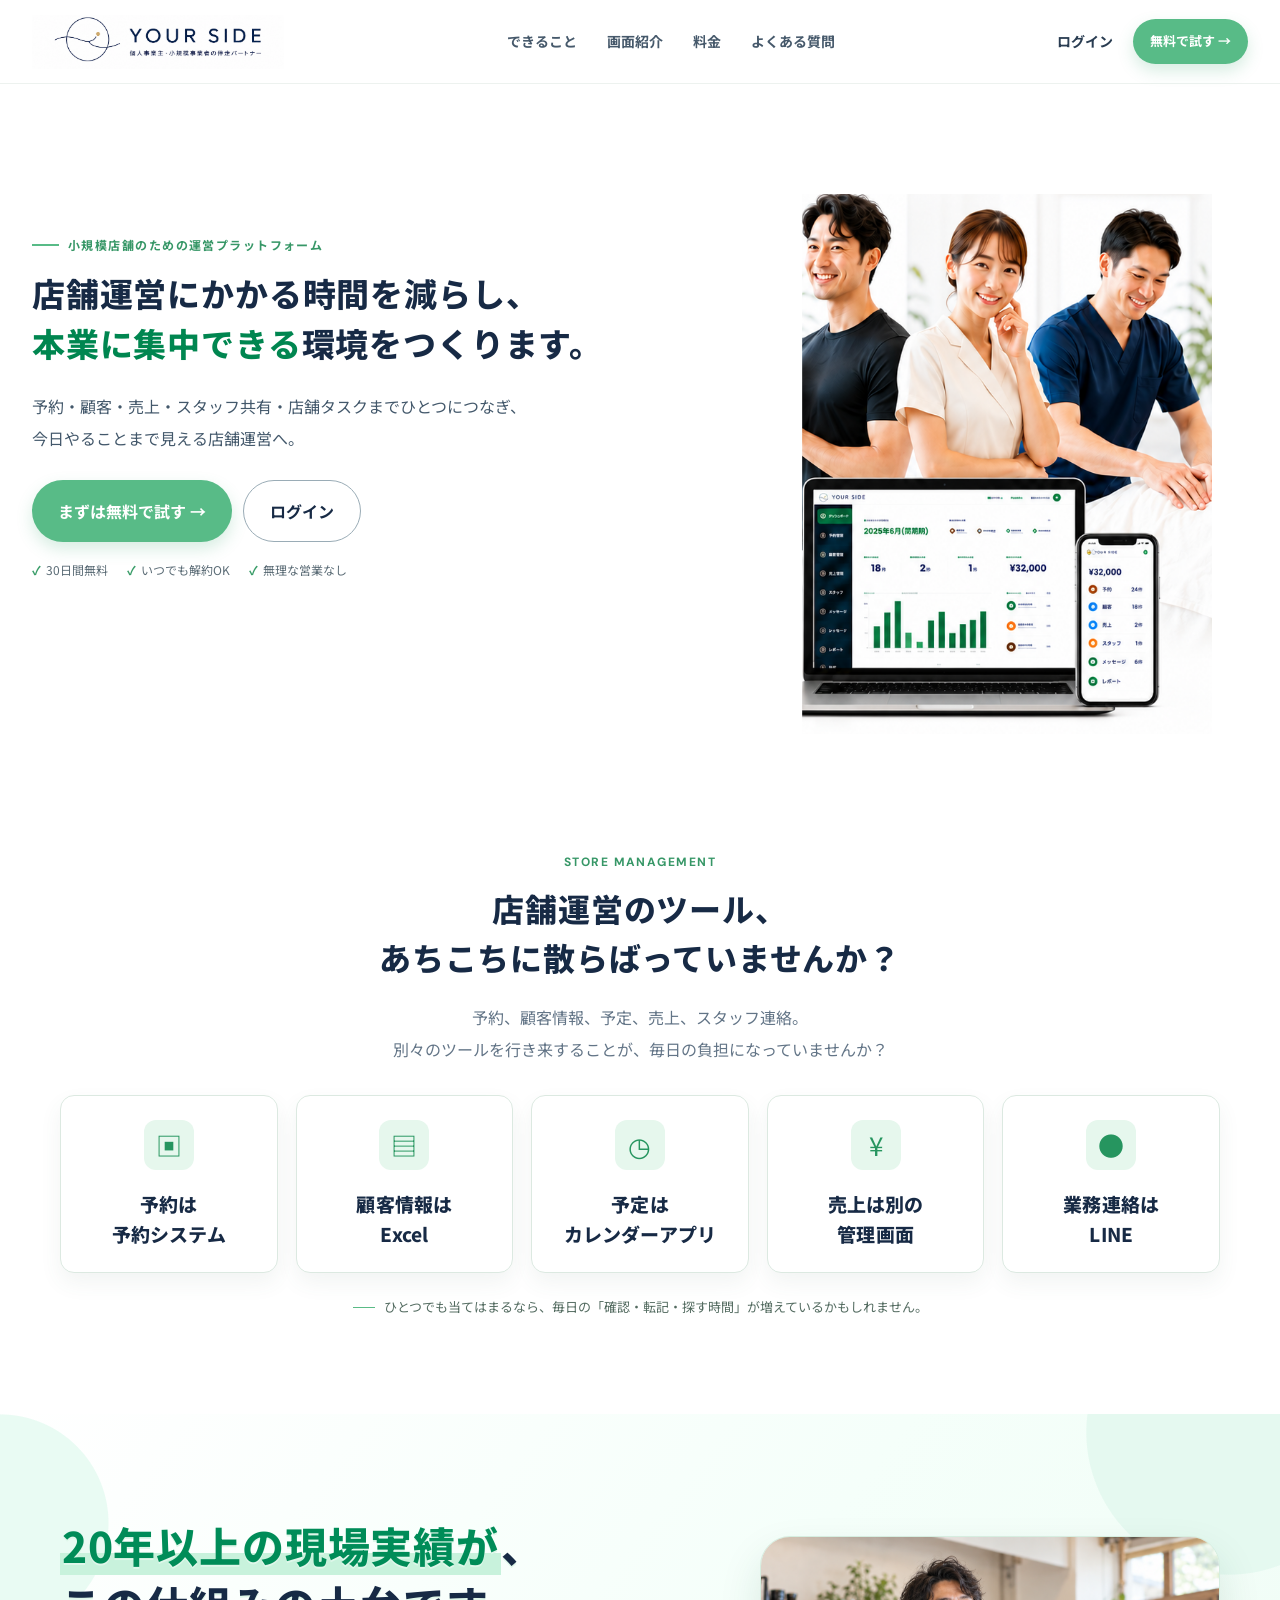
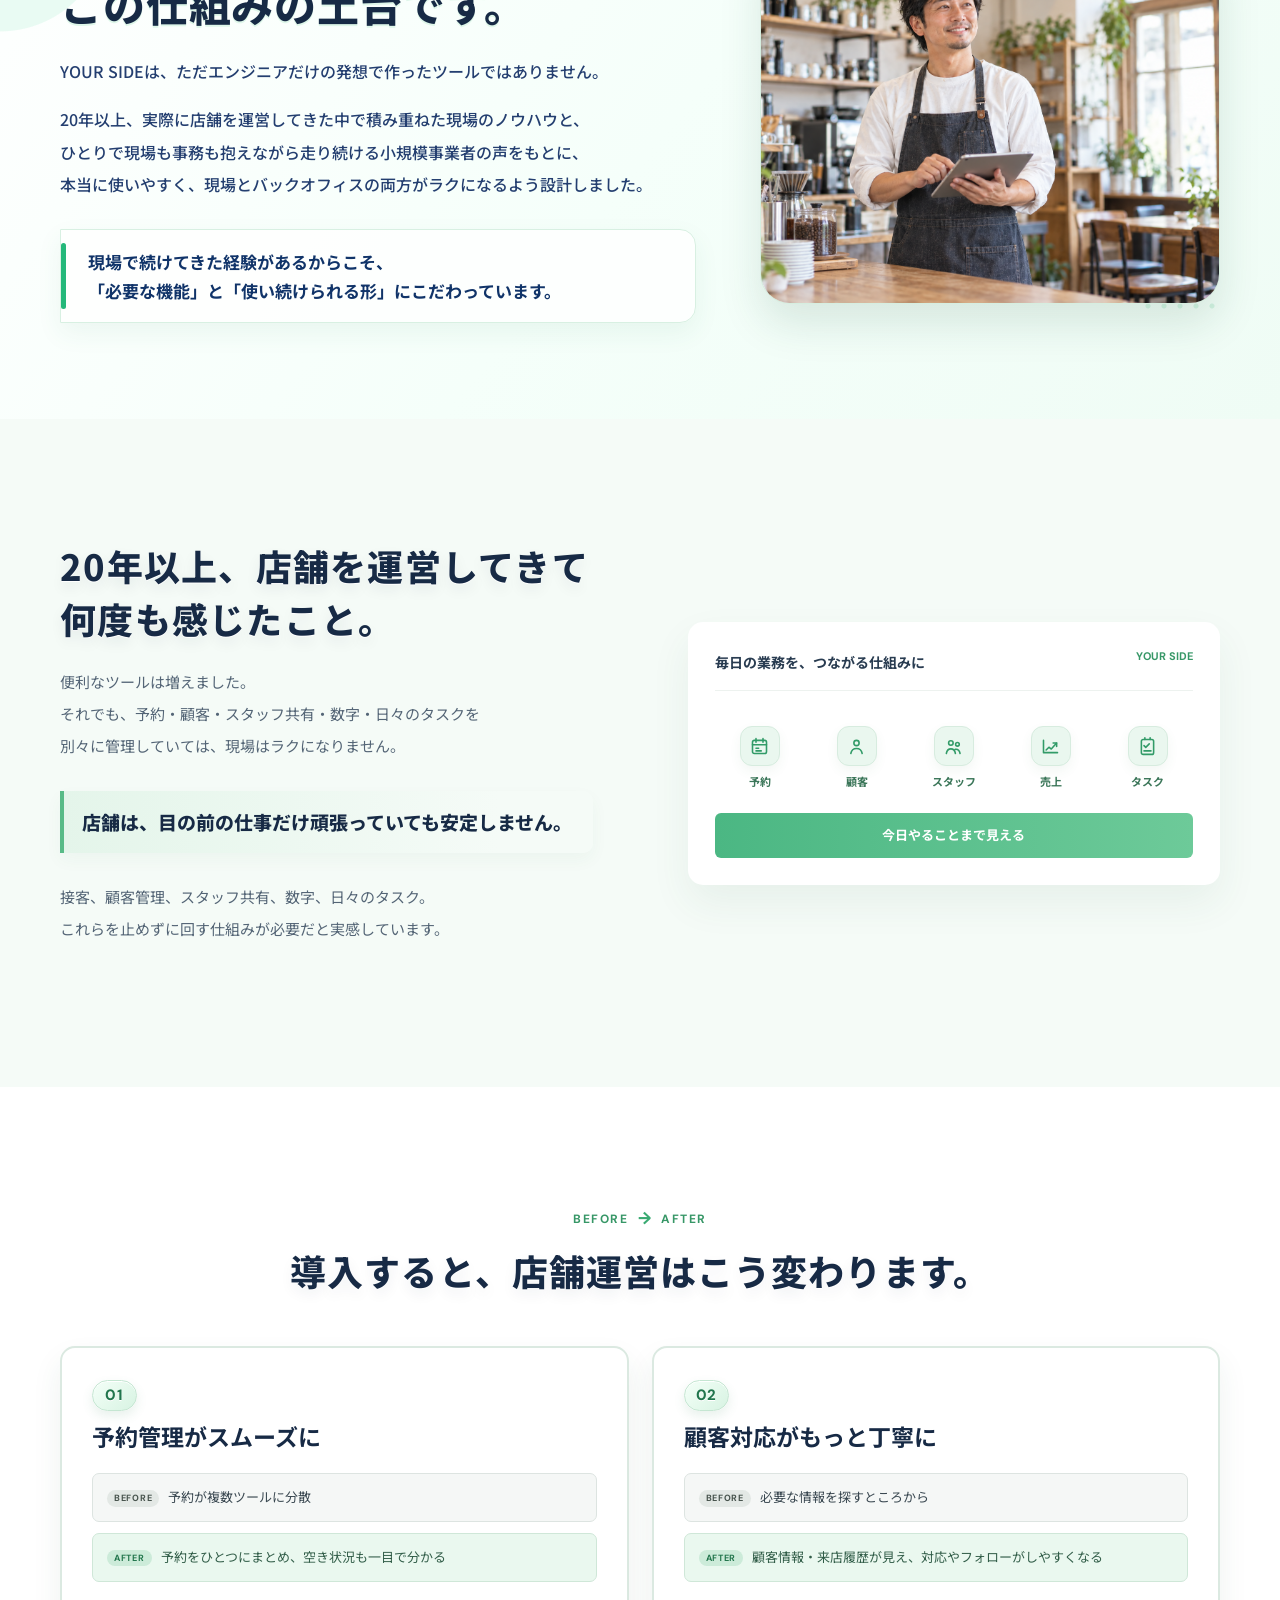
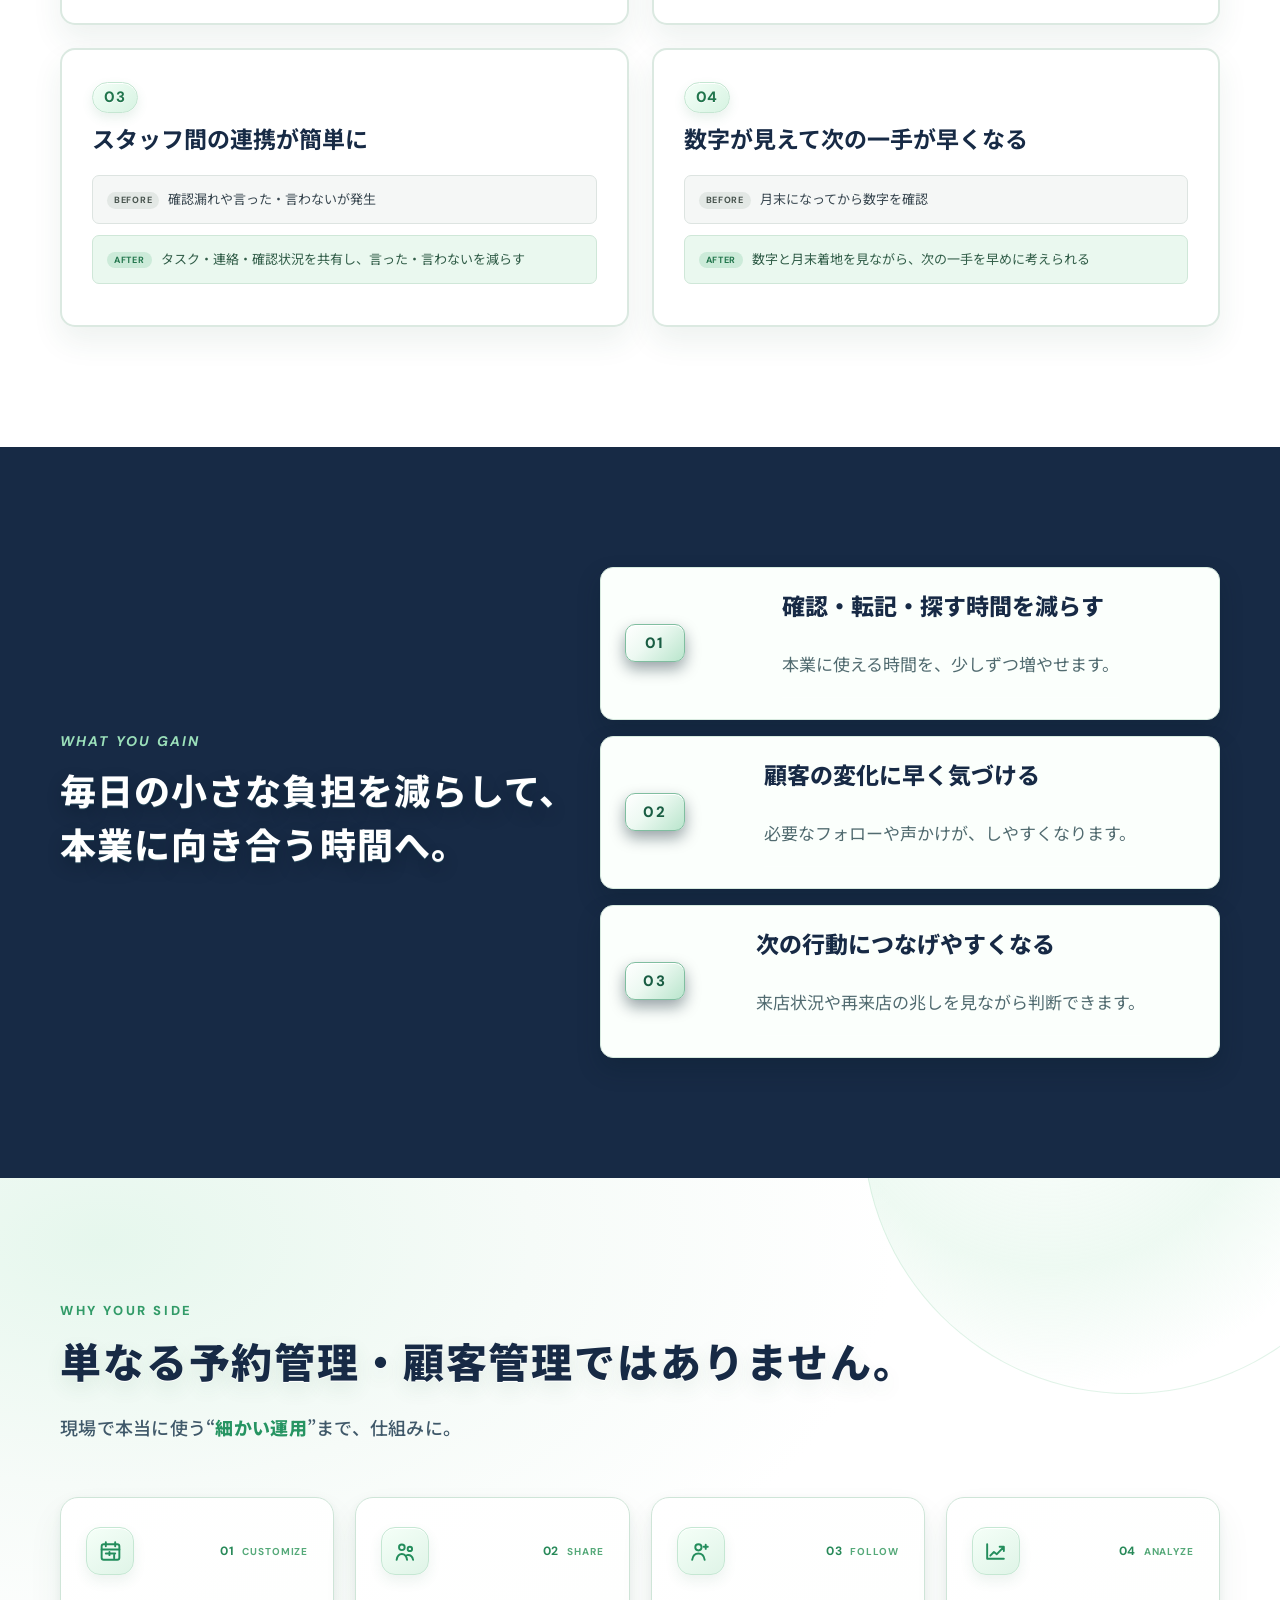
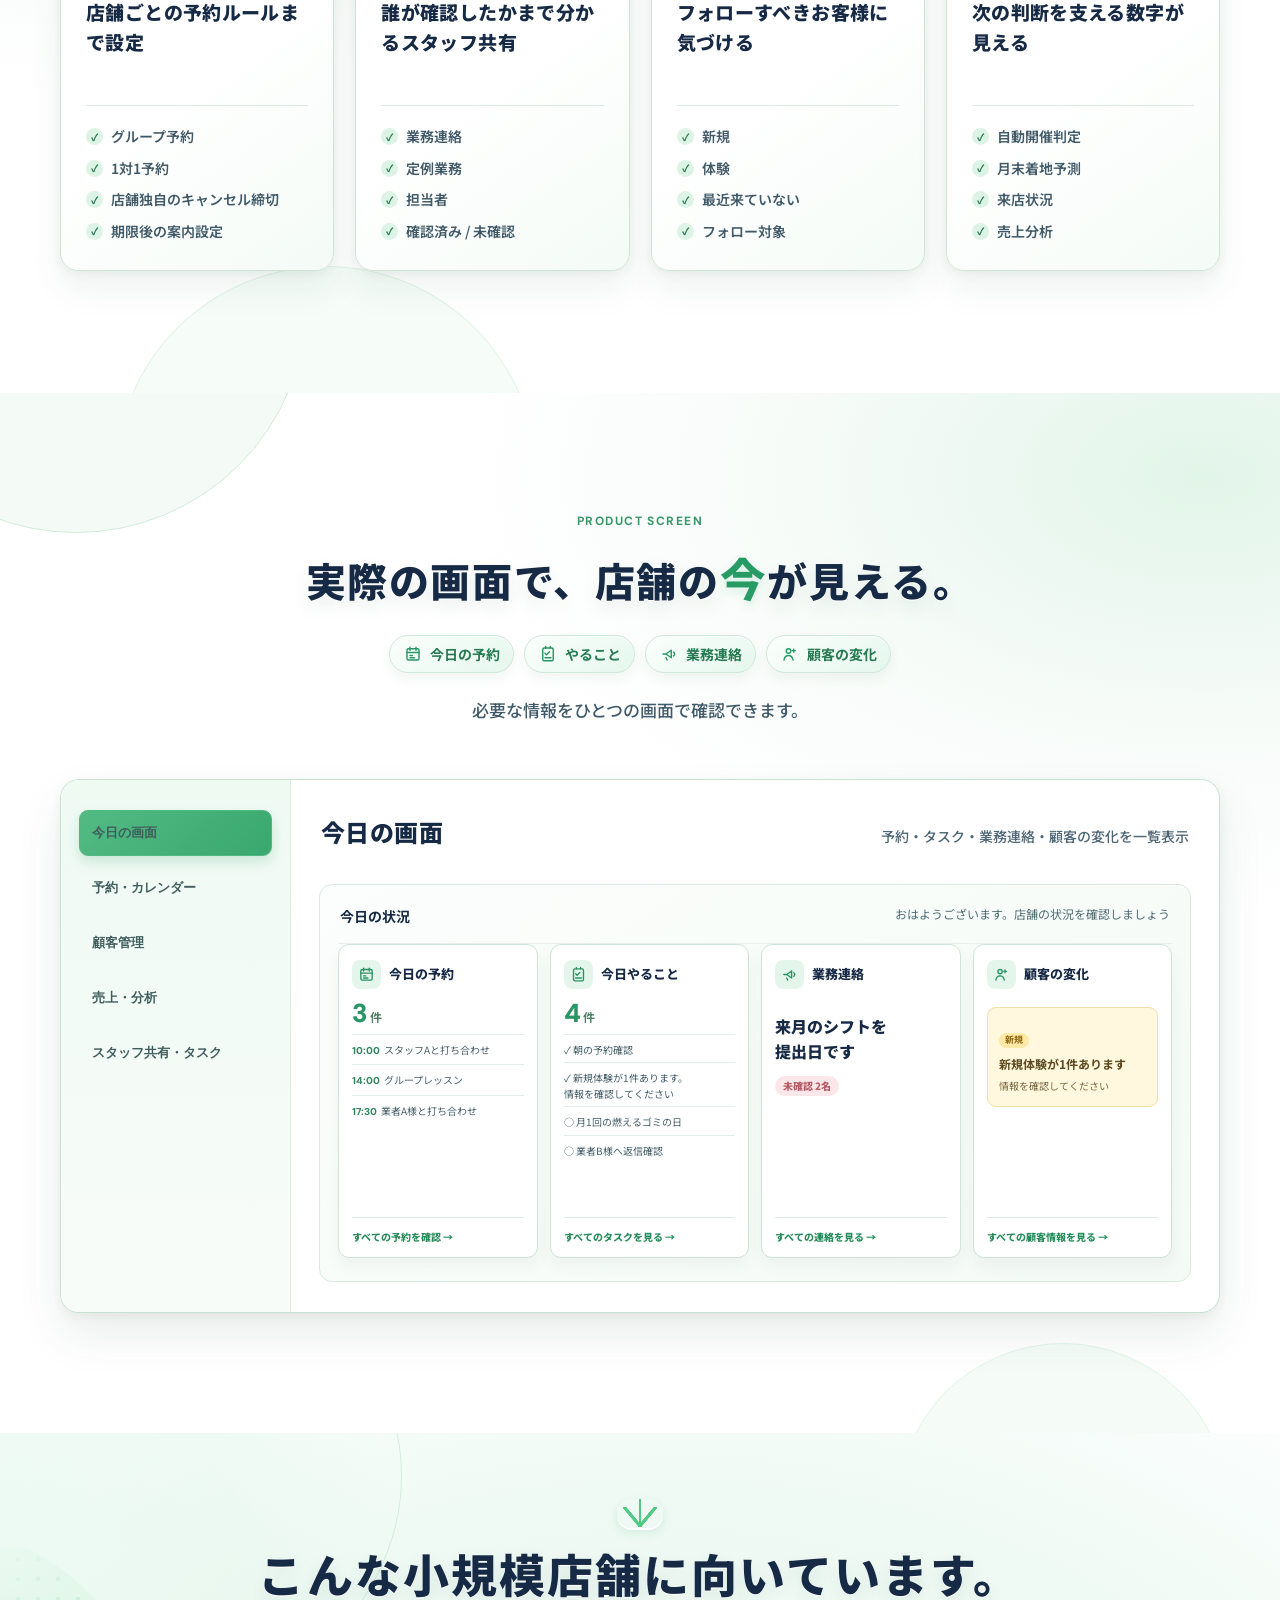
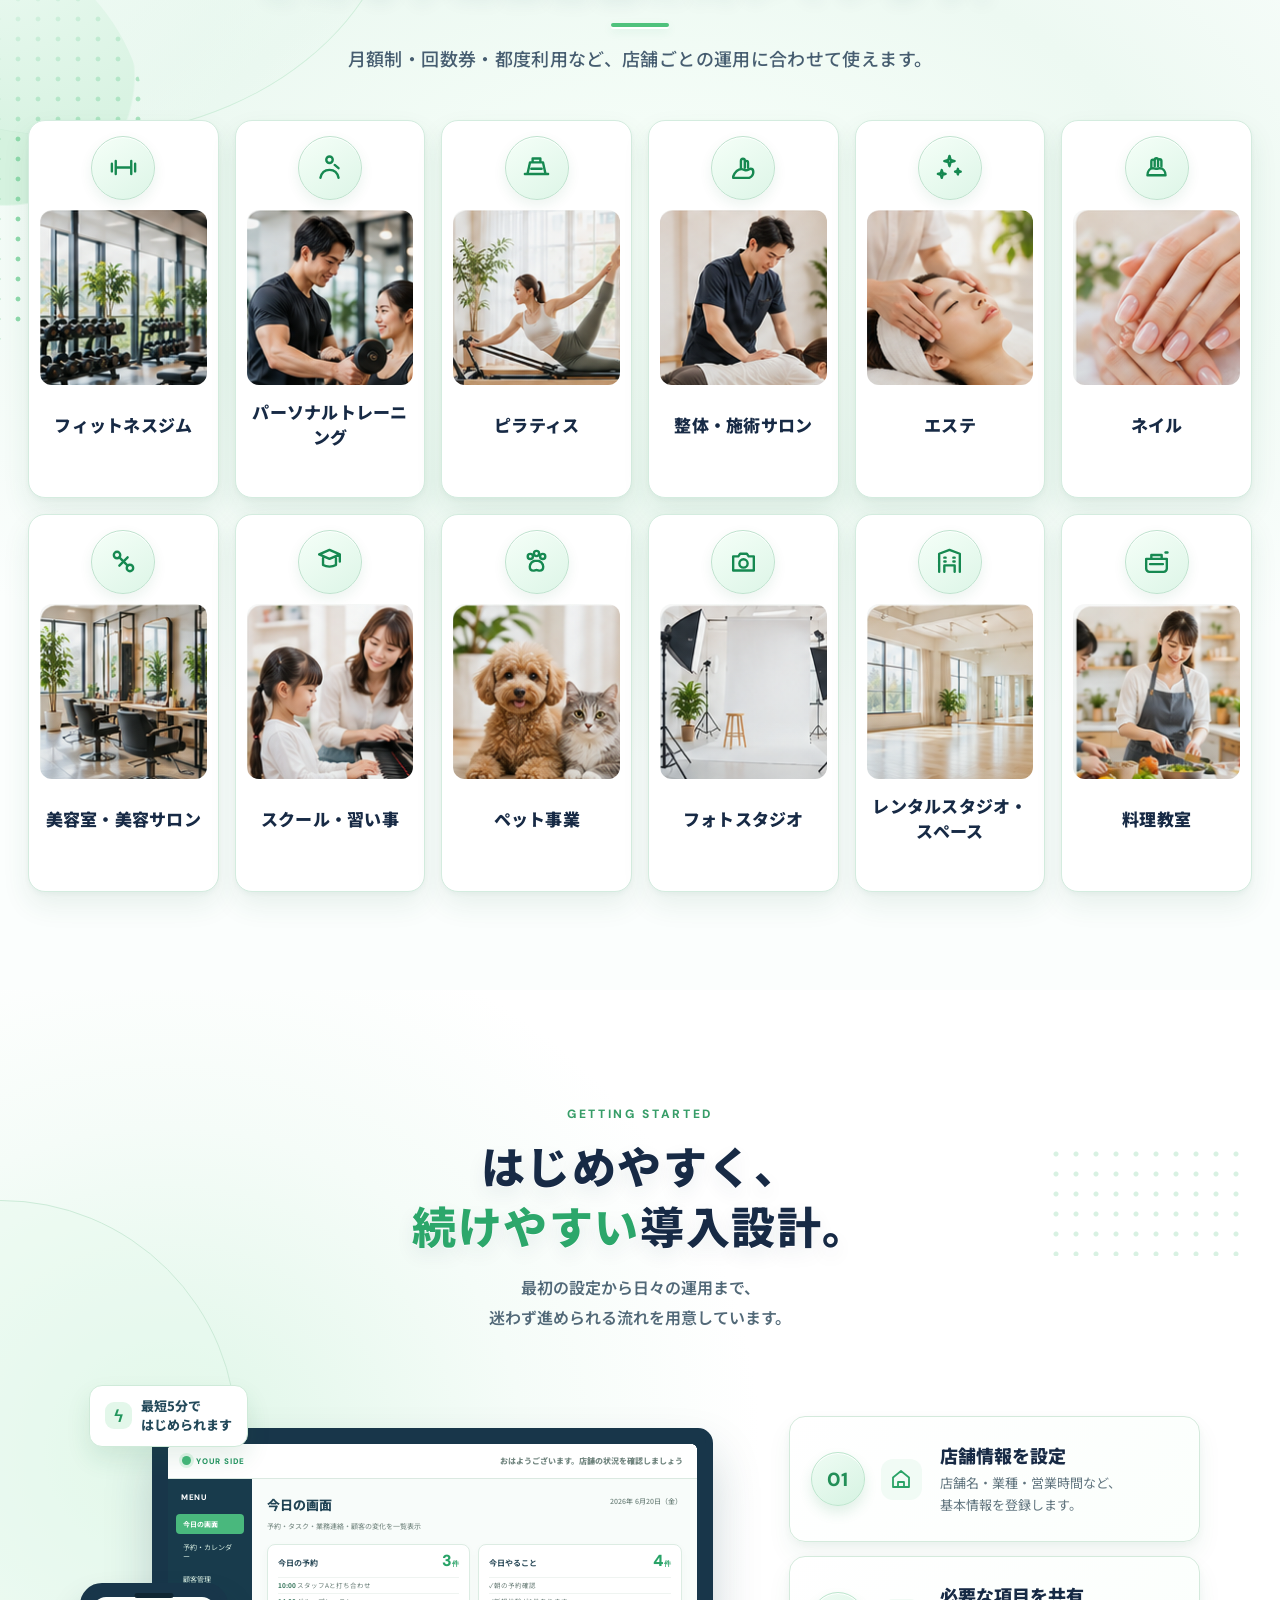
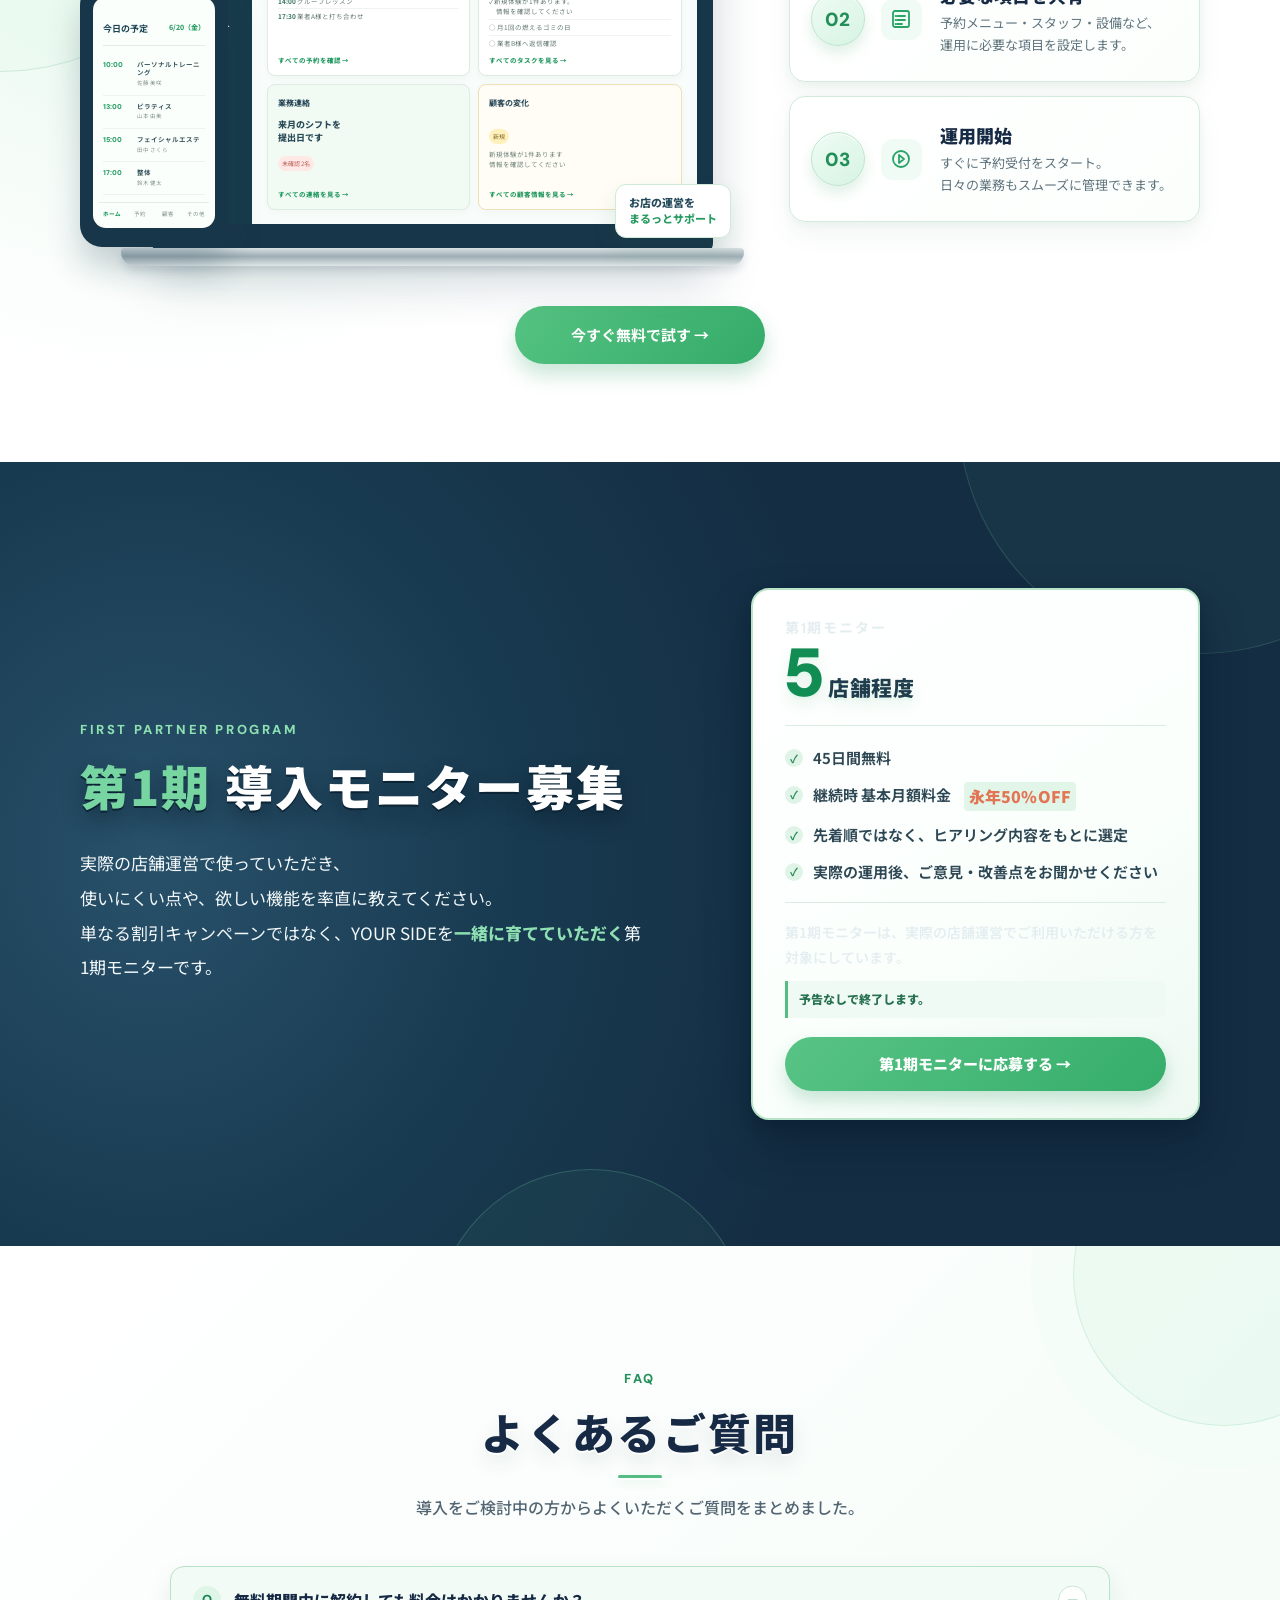
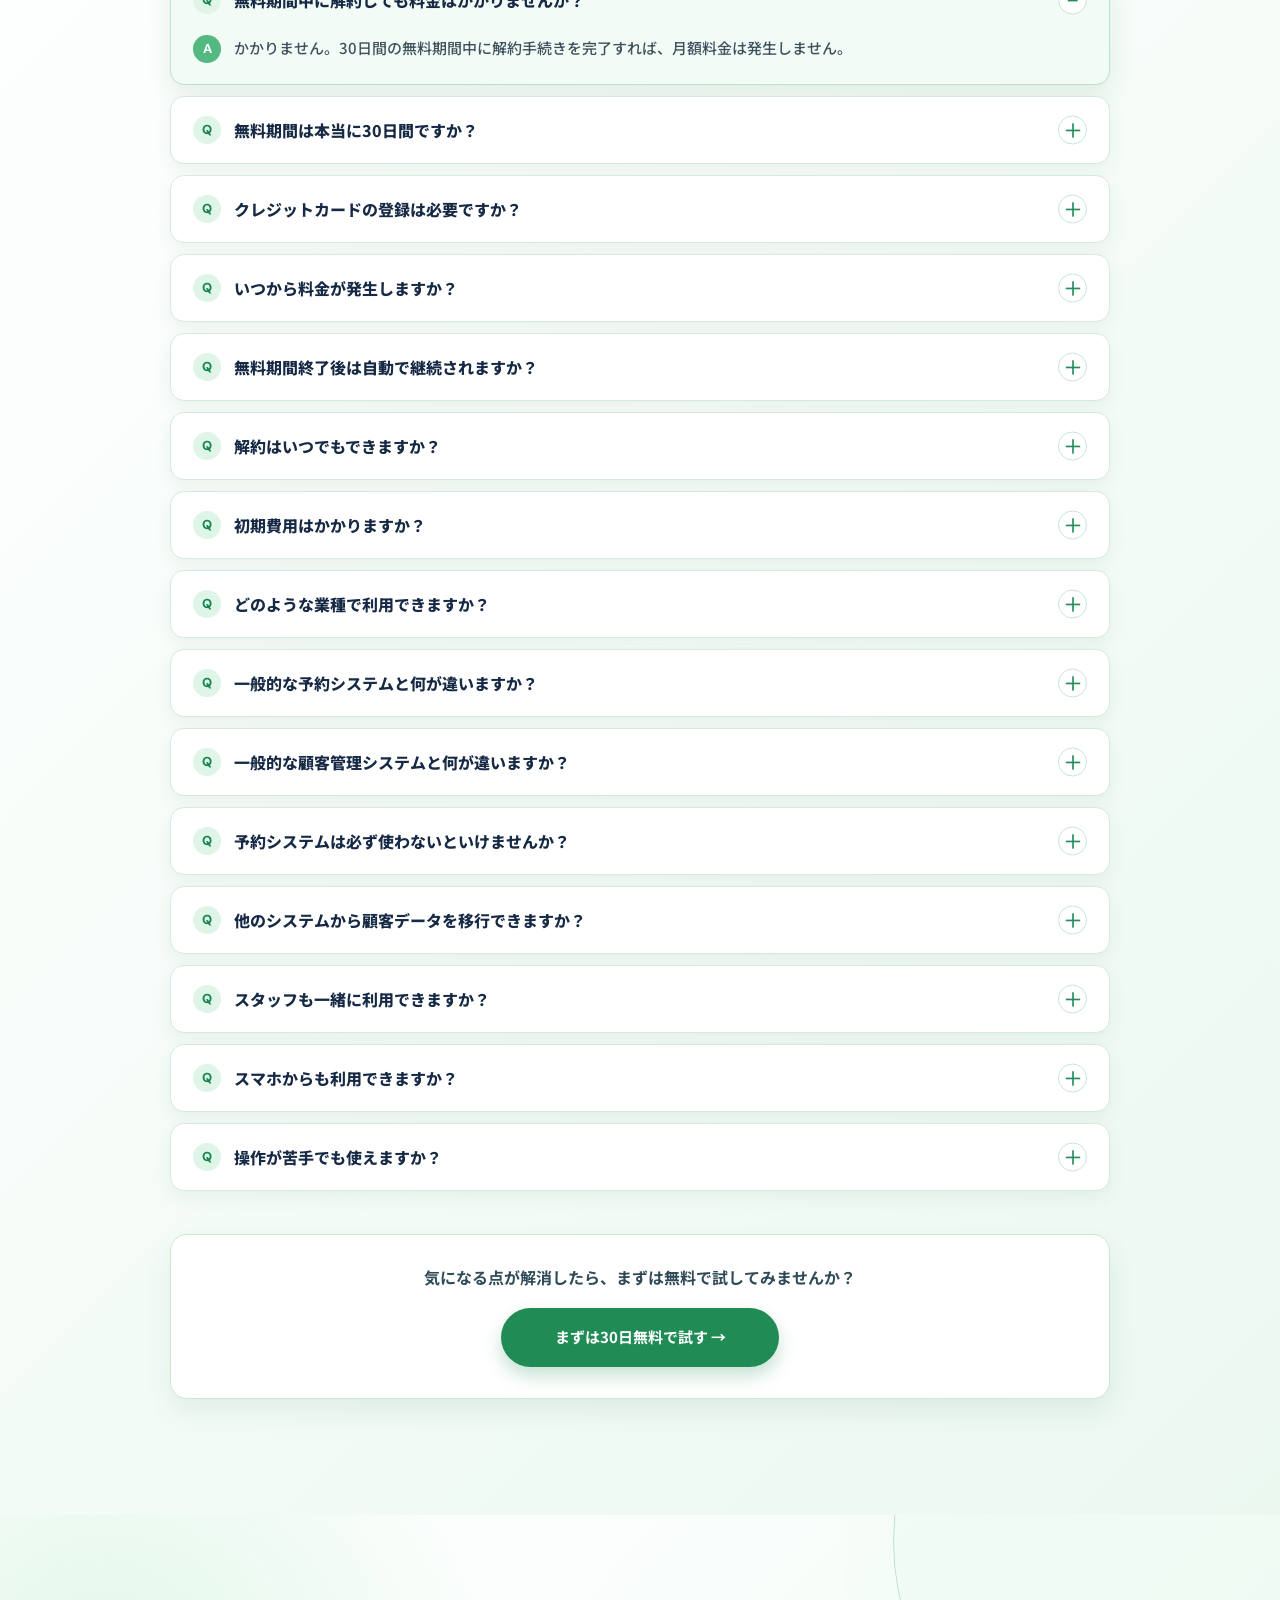
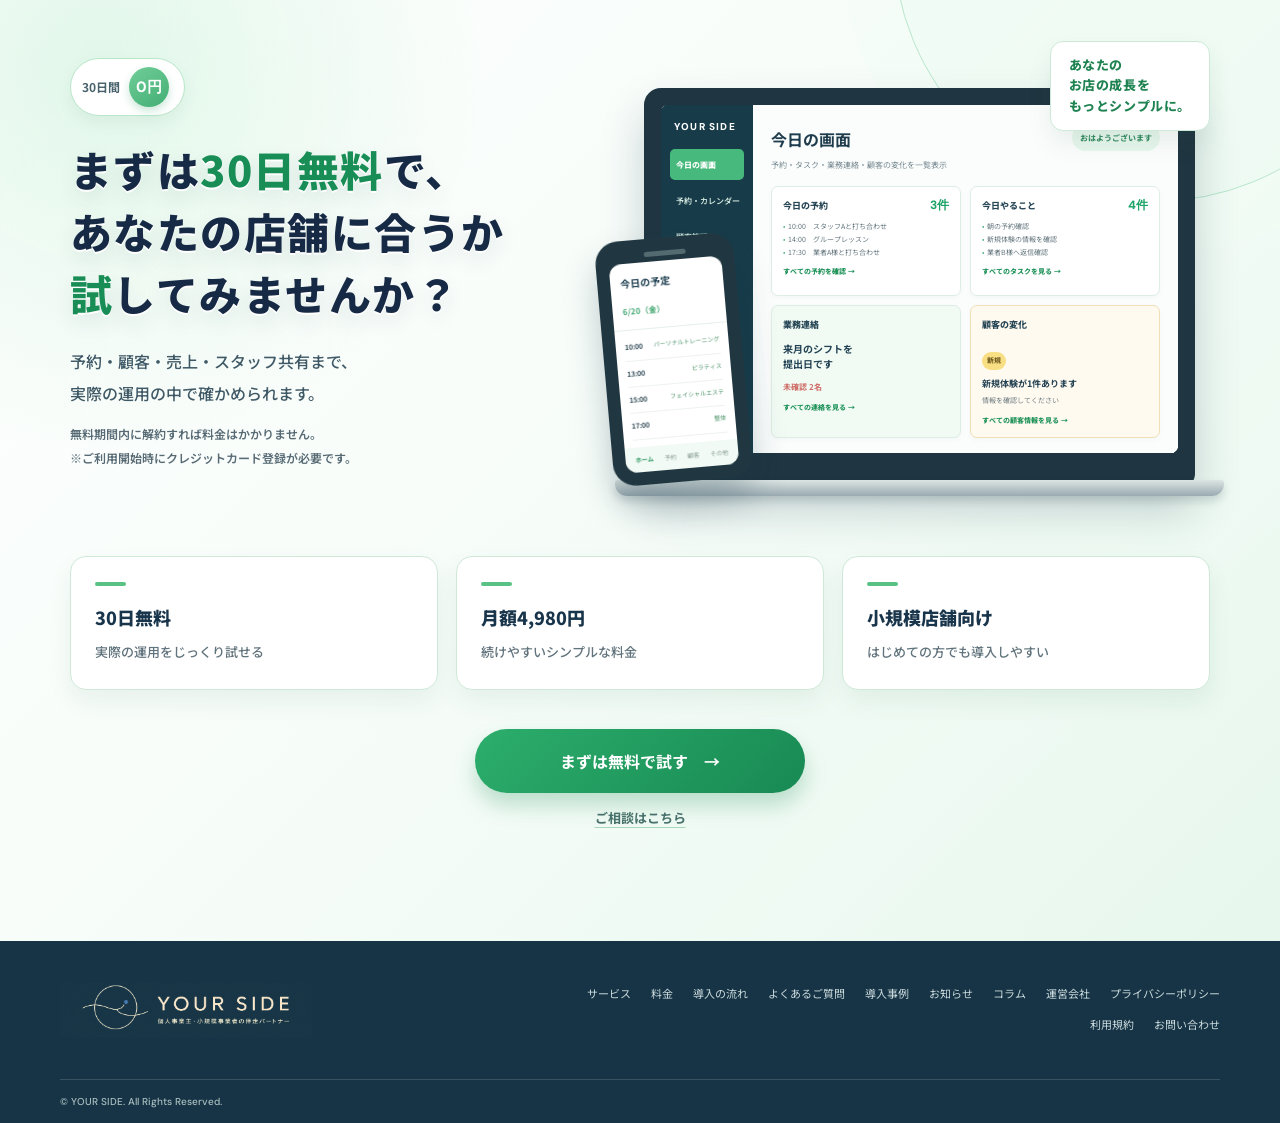
==== index.html @ 6c4b0648 "Initial LP publish" ====
<!doctype html>
<html lang="ja"><head><meta charset="UTF-8"><meta name="viewport" content="width=device-width,initial-scale=1.0"><meta name="description" content="YOUR SIDEは予約・顧客・売上・スタッフ共有・店舗タスクをひとつにつなぐ、小規模店舗のための運営プラットフォームです。"><title>YOUR SIDE | 店舗運営を、もっと本業に使える時間へ</title><link rel="preconnect" href="https://fonts.googleapis.com"><link rel="preconnect" href="https://fonts.gstatic.com" crossorigin><link href="https://fonts.googleapis.com/css2?family=DM+Sans:wght@500;600;700&family=Noto+Sans+JP:wght@400;500;600;700;800&display=swap" rel="stylesheet"><link rel="stylesheet" href="style.css"></head>
<body><header class="site-header"><a class="logo official-logo" href="#top" aria-label="YOUR SIDE トップへ"><img src="assets/yourside-official-logo.png" alt="YOUR SIDE　個人事業主・小規模事業者の伴走パートナー"></a><nav aria-label="ページ内ナビゲーション"><a href="#features">できること</a><a href="#screens">画面紹介</a><a href="#price">料金</a><a href="#faq">よくある質問</a></nav><div class="header-actions"><a class="login-link" href="#screens">ログイン</a><a class="button small" href="#trial">無料で試す →</a></div></header>
<main>
<section class="hero" id="top"><div class="hero-inner"><div class="hero-copy"><p class="kicker">小規模店舗のための運営プラットフォーム</p><h1>店舗運営にかかる時間を減らし、<br><span>本業に集中できる</span>環境をつくります。</h1><p class="lead">予約・顧客・売上・スタッフ共有・店舗タスクまでひとつにつなぎ、<br>今日やることまで見える店舗運営へ。</p><div class="buttons"><a class="button" href="#trial">まずは無料で試す →</a><a class="outline" href="#screens">ログイン</a></div><ul class="reassurance"><li>30日間無料</li><li>いつでも解約OK</li><li>無理な営業なし</li></ul></div><div class="hero-visual hero-reference-visual" aria-label="YOUR SIDEを使うフィットネストレーナー、サロンスタッフ、整体師とPC・スマホ画面"><img src="assets/yourside-top-reference.png" alt="フィットネストレーナー、サロンスタッフ、整体師とYOUR SIDEのPC・スマホ画面"></div></div></section>
<section class="section issue"><div class="container center narrow"><p class="eyebrow">STORE MANAGEMENT</p><h2>店舗運営のツール、<br>あちこちに散らばっていませんか？</h2><p class="section-lead">予約、顧客情報、予定、売上、スタッフ連絡。<br>別々のツールを行き来することが、毎日の負担になっていませんか？</p></div><div class="tool-map container"><div class="tool one"><span class="tool-icon" aria-hidden="true">▣</span><b>予約は<br>予約システム</b></div><div class="tool two"><span class="tool-icon" aria-hidden="true">▤</span><b>顧客情報は<br>Excel</b></div><div class="tool three"><span class="tool-icon" aria-hidden="true">◷</span><b>予定は<br>カレンダーアプリ</b></div><div class="tool four"><span class="tool-icon" aria-hidden="true">¥</span><b>売上は別の<br>管理画面</b></div><div class="tool five"><span class="tool-icon" aria-hidden="true">●</span><b>業務連絡は<br>LINE</b></div></div><p class="issue-note">ひとつでも当てはまるなら、毎日の「確認・転記・探す時間」が増えているかもしれません。</p></section>
<section class="section practical-knowhow" aria-labelledby="practical-knowhow-title">
<div class="container practical-knowhow-inner">
<div class="practical-knowhow-copy">
<h2 id="practical-knowhow-title"><strong>20年以上の現場実績が</strong>、<br>この仕組みの土台です。</h2>
<div class="practical-knowhow-body">
<p>YOUR SIDEは、ただエンジニアだけの発想で作ったツールではありません。</p>
<p>20年以上、実際に店舗を運営してきた中で積み重ねた現場のノウハウと、<br>ひとりで現場も事務も抱えながら走り続ける小規模事業者の声をもとに、<br>本当に使いやすく、現場とバックオフィスの両方がラクになるよう設計しました。</p>
</div>
<p class="practical-knowhow-emphasis">現場で続けてきた経験があるからこそ、<br>「必要な機能」と「使い続けられる形」にこだわっています。</p>
</div>
<figure class="practical-knowhow-media">
<img src="assets/practical-knowhow-owner.png" alt="店舗でタブレットを使う小規模店舗のオーナー">
</figure>
</div>
</section>
<section class="section story"><div class="container split"><div><h2>20年以上、店舗を運営してきて<br>何度も感じたこと。</h2><p>便利なツールは増えました。<br>それでも、予約・顧客・スタッフ共有・数字・日々のタスクを<br>別々に管理していては、現場はラクになりません。</p><p class="emphasis">店舗は、目の前の仕事だけ頑張っていても安定しません。</p><p>接客、顧客管理、スタッフ共有、数字、日々のタスク。<br>これらを止めずに回す仕組みが必要だと実感しています。</p></div><div class="connection"><header><b>毎日の業務を、つながる仕組みに</b><small>YOUR SIDE</small></header><div class="connection-nodes"><span><i class="node-icon" aria-hidden="true"><svg viewBox="0 0 24 24"><rect x="4" y="5" width="16" height="15" rx="2"/><path d="M8 3v4M16 3v4M4 10h16M8 14h3M8 17h6"/></svg></i><b>予約</b></span><span><i class="node-icon" aria-hidden="true"><svg viewBox="0 0 24 24"><circle cx="12" cy="8" r="3"/><path d="M5.5 20c.7-3.8 3-5.7 6.5-5.7s5.8 1.9 6.5 5.7"/></svg></i><b>顧客</b></span><span><i class="node-icon" aria-hidden="true"><svg viewBox="0 0 24 24"><circle cx="9" cy="8" r="2.6"/><circle cx="16.5" cy="9.5" r="2.1"/><path d="M3.8 20c.6-3.5 2.5-5.3 5.2-5.3s4.6 1.8 5.2 5.3M14 15.3c2.7-.4 4.8 1.2 5.5 4.7"/></svg></i><b>スタッフ</b></span><span><i class="node-icon" aria-hidden="true"><svg viewBox="0 0 24 24"><path d="M4 19V5M4 19h16M7 16l3.2-3.2 2.7 2.1L19 8"/><path d="M15 8h4v4"/></svg></i><b>売上</b></span><span><i class="node-icon" aria-hidden="true"><svg viewBox="0 0 24 24"><rect x="5" y="4" width="14" height="17" rx="2"/><path d="M9 4V2M15 4V2M8 11l2 2 4-4M8 17h8"/></svg></i><b>タスク</b></span></div><b>今日やることまで見える</b></div></div></section>
<section class="section changes" id="features"><div class="container"><div class="center"><p class="eyebrow">BEFORE <span class="change-arrow" aria-hidden="true">→</span> AFTER</p><h2>導入すると、店舗運営はこう変わります。</h2></div><div class="change-grid"><article><small>01</small><h3>予約管理がスムーズに</h3><p><i>BEFORE</i>予約が複数ツールに分散</p><p><i>AFTER</i>予約をひとつにまとめ、空き状況も一目で分かる</p></article><article><small>02</small><h3>顧客対応がもっと丁寧に</h3><p><i>BEFORE</i>必要な情報を探すところから</p><p><i>AFTER</i>顧客情報・来店履歴が見え、対応やフォローがしやすくなる</p></article><article><small>03</small><h3>スタッフ間の連携が簡単に</h3><p><i>BEFORE</i>確認漏れや言った・言わないが発生</p><p><i>AFTER</i>タスク・連絡・確認状況を共有し、言った・言わないを減らす</p></article><article><small>04</small><h3>数字が見えて次の一手が早くなる</h3><p><i>BEFORE</i>月末になってから数字を確認</p><p><i>AFTER</i>数字と月末着地を見ながら、次の一手を早めに考えられる</p></article></div></div></section>
<section class="section effects"><div class="container split"><div><p class="eyebrow">WHAT YOU GAIN</p><h2><span>毎日の小さな負担を減らして、</span><br><span>本業に向き合う時間へ。</span></h2></div><div class="effect-list"><article><b>01</b><div><h3>確認・転記・探す時間を減らす</h3><p>本業に使える時間を、少しずつ増やせます。</p></div></article><article><b>02</b><div><h3>顧客の変化に早く気づける</h3><p>必要なフォローや声かけが、しやすくなります。</p></div></article><article><b>03</b><div><h3>次の行動につなげやすくなる</h3><p>来店状況や再来店の兆しを見ながら判断できます。</p></div></article></div></div></section>
<section class="section difference"><div class="container"><div class="heading"><p class="eyebrow">WHY YOUR SIDE</p><h2>単なる予約管理・顧客管理ではありません。</h2><p>現場で本当に使う“<strong>細かい運用</strong>”まで、仕組みに。</p></div><div class="difference-grid"><article><div class="difference-card-top"><span class="difference-icon" aria-hidden="true"><svg viewBox="0 0 24 24"><rect x="3.5" y="5" width="17" height="15" rx="2"/><path d="M7.5 3v4M16.5 3v4M3.5 10h17M7.5 14h9M11 12.5v3M15.5 15.5v3"/></svg></span><p class="difference-label"><b>01</b> CUSTOMIZE</p></div><h3>店舗ごとの予約ルールまで設定</h3><ul><li>グループ予約</li><li>1対1予約</li><li>店舗独自のキャンセル締切</li><li>期限後の案内設定</li></ul></article><article><div class="difference-card-top"><span class="difference-icon" aria-hidden="true"><svg viewBox="0 0 24 24"><circle cx="8.5" cy="8" r="2.7"/><circle cx="16.2" cy="9.5" r="2.1"/><path d="M3.5 20c.6-3.7 2.5-5.6 5-5.6s4.4 1.9 5 5.6M13.5 15.5c2.9-.4 5.1 1.3 5.8 4.5"/></svg></span><p class="difference-label"><b>02</b> SHARE</p></div><h3>誰が確認したかまで分かるスタッフ共有</h3><ul><li>業務連絡</li><li>定例業務</li><li>担当者</li><li>確認済み / 未確認</li></ul></article><article><div class="difference-card-top"><span class="difference-icon" aria-hidden="true"><svg viewBox="0 0 24 24"><circle cx="10" cy="8" r="3"/><path d="M4 20c.7-4 2.8-6 6-6s5.3 2 6 6M17 5.5v4M15 7.5h4"/></svg></span><p class="difference-label"><b>03</b> FOLLOW</p></div><h3>フォローすべきお客様に気づける</h3><ul><li>新規</li><li>体験</li><li>最近来ていない</li><li>フォロー対象</li></ul></article><article><div class="difference-card-top"><span class="difference-icon" aria-hidden="true"><svg viewBox="0 0 24 24"><path d="M4 19V5M4 19h16M7 16l3.5-3.5 2.8 2.1L20 7.5M16 7.5h4v4"/></svg></span><p class="difference-label"><b>04</b> ANALYZE</p></div><h3>次の判断を支える数字が見える</h3><ul><li>自動開催判定</li><li>月末着地予測</li><li>来店状況</li><li>売上分析</li></ul></article></div></div></section>
<section class="section screens" id="screens"><div class="container"><div class="center"><p class="eyebrow">PRODUCT SCREEN</p><h2>実際の画面で、店舗の<span class="now-accent">今</span>が見える。</h2><div class="screen-pills" aria-label="ひとつの画面で確認できる情報"><span><i aria-hidden="true"><svg viewBox="0 0 24 24"><rect x="4" y="5" width="16" height="15" rx="2"/><path d="M8 3v4M16 3v4M4 10h16M8 14h3M8 17h6"/></svg></i>今日の予約</span><span><i aria-hidden="true"><svg viewBox="0 0 24 24"><rect x="5" y="4" width="14" height="17" rx="2"/><path d="M9 4V2M15 4V2M8 11l2 2 4-4M8 17h8"/></svg></i>やること</span><span><i aria-hidden="true"><svg viewBox="0 0 24 24"><path d="M4 12h4l7-5v10l-7-5H4zM8 17l1.5 3M18 9.5c1 .7 1.5 1.5 1.5 2.5s-.5 1.8-1.5 2.5"/></svg></i>業務連絡</span><span><i aria-hidden="true"><svg viewBox="0 0 24 24"><circle cx="10" cy="8" r="3"/><path d="M4 20c.7-4 2.8-6 6-6s5.3 2 6 6M17 5.5v4M15 7.5h4"/></svg></i>顧客の変化</span></div><p class="section-lead">必要な情報をひとつの画面で確認できます。</p></div><div class="showcase"><nav><button class="active" data-screen="today">今日の画面</button><button data-screen="calendar">予約・カレンダー</button><button data-screen="customers">顧客管理</button><button data-screen="sales">売上・分析</button><button data-screen="staff">スタッフ共有・タスク</button></nav><div id="screen-panel"></div></div></div></section>
<section class="section industries" aria-labelledby="industries-heading"><style>.industries{position:relative;overflow:hidden;padding:128px 0 122px;background:linear-gradient(180deg,#f7fbf8 0%,#eef8f2 100%)}.industries:before,.industries:after{position:absolute;content:"";border-radius:50%;pointer-events:none}.industries:before{width:540px;height:540px;right:-275px;top:40px;background:#cfeeda4f}.industries:after{width:390px;height:390px;left:-250px;bottom:-200px;background:#d9f2e24f}.industries .container{position:relative;z-index:1}.industries-heading{margin:0 auto 48px}.industries-heading .eyebrow{margin-bottom:12px}.industries-heading h2{display:flex;align-items:center;justify-content:center;gap:15px;margin:0;color:#172a45;font-size:42px;font-weight:850;letter-spacing:.035em;line-height:1.42;text-shadow:0 1px 0 #fff,0 8px 18px #17364d18}.industries-heading h2:before,.industries-heading h2:after{content:"";display:block;width:31px;height:3px;border-radius:99px;background:#51b980;box-shadow:0 2px 0 #fff,0 4px 10px #42a8752b}.industries-heading .section-lead{margin-top:13px;color:#536370;font-size:17px;font-weight:500;letter-spacing:.015em}.industry-card-grid{display:grid;grid-template-columns:repeat(6,minmax(0,1fr));gap:18px}.industry-card{display:flex;min-width:0;min-height:239px;flex-direction:column;align-items:center;overflow:hidden;border:1px solid #cfe8d9;border-radius:17px;background:#fff;box-shadow:0 12px 26px #1d60401a,0 2px 5px #1e5b3b0d;transition:transform .22s ease,box-shadow .22s ease}.industry-card:hover{transform:translateY(-4px);box-shadow:0 18px 34px #1d604029,0 3px 7px #1e5b3b12}.industry-photo{position:relative;width:100%;height:126px;overflow:hidden;background:#e5f1e9}.industry-photo:after{position:absolute;inset:0;content:"";background:linear-gradient(180deg,#102b1810 25%,#0c2b1e26)}.industry-photo img{display:block;width:100%;height:100%;object-fit:cover;transition:transform .3s ease}.industry-card:hover .industry-photo img{transform:scale(1.035)}.industry-icon{position:relative;z-index:1;display:grid;width:42px;height:42px;margin:-21px 0 9px;place-items:center;flex:0 0 auto;border:1px solid #bfe2ce;border-radius:13px;background:linear-gradient(145deg,#f8fffa,#e4f6eb);box-shadow:0 5px 12px #1e69401c;color:#288d61}.industry-icon svg{width:23px;height:23px;fill:none;stroke:currentColor;stroke-linecap:round;stroke-linejoin:round;stroke-width:1.8}.industry-card h3{display:grid;min-height:49px;margin:0 8px 15px;place-items:center;color:#172a45;font-size:14px;font-weight:800;line-height:1.48;letter-spacing:.01em;text-align:center}.industries-note{margin:30px 0 0;color:#6a7b80;font-size:13px;font-weight:600;letter-spacing:.03em;text-align:center}@media(max-width:1100px){.industry-card-grid{grid-template-columns:repeat(4,minmax(0,1fr));gap:16px}}@media(max-width:760px){.industries{padding:78px 0 74px}.industries-heading{margin-bottom:31px}.industries-heading h2{gap:9px;font-size:27px;line-height:1.48}.industries-heading h2:before,.industries-heading h2:after{width:18px;height:2px}.industries-heading .section-lead{margin-top:12px;font-size:14px;line-height:1.9}.industry-card-grid{grid-template-columns:repeat(2,minmax(0,1fr));gap:12px}.industry-card{min-height:202px;border-radius:14px}.industry-photo{height:103px}.industry-icon{width:37px;height:37px;margin-top:-18px;margin-bottom:7px;border-radius:11px}.industry-icon svg{width:20px;height:20px}.industry-card h3{min-height:43px;margin:0 6px 11px;font-size:12px;line-height:1.42}.industries-note{margin-top:23px;font-size:12px}}</style><div class="container"><div class="industries-heading center"><p class="eyebrow">FOR SMALL BUSINESSES</p><h2 id="industries-heading">こんな小規模店舗に向いています。</h2><p class="section-lead">月額制・回数券・都度利用など、店舗ごとの運用に合わせて使えます。</p></div><div class="industry-card-grid"><article class="industry-card"><div class="industry-photo"><img src="https://images.unsplash.com/photo-1534438327276-14e5300c3a48?auto=format&amp;fit=crop&amp;w=720&amp;q=82" alt="明るいジムのダンベルとトレーニング設備" loading="lazy"></div><span class="industry-icon" aria-hidden="true"><svg viewBox="0 0 24 24"><path d="M3 9v6M6 7v10M18 7v10M21 9v6M6 12h12"/></svg></span><h3>フィットネスジム</h3></article><article class="industry-card"><div class="industry-photo"><img src="https://images.unsplash.com/photo-1581009146145-b5ef050c2e1e?auto=format&amp;fit=crop&amp;w=720&amp;q=82" alt="トレーナーがお客様を指導するパーソナルトレーニング" loading="lazy"></div><span class="industry-icon" aria-hidden="true"><svg viewBox="0 0 24 24"><circle cx="12" cy="6" r="2.5"/><path d="M5 20c.8-4.2 3.1-6.2 7-6.2s6.2 2 7 6.2M16 10l3 2.5"/></svg></span><h3>パーソナルトレーニング</h3></article><article class="industry-card"><div class="industry-photo"><img src="https://images.unsplash.com/photo-1717500252573-d31d4bf5ddf1?auto=format&amp;fit=crop&amp;w=720&amp;q=82" alt="リフォーマーを使用する女性のピラティス" loading="lazy"></div><span class="industry-icon" aria-hidden="true"><svg viewBox="0 0 24 24"><path d="M3 17h18M5 17l2-9h10l2 9M9 8V5h6v3M8 13h8"/></svg></span><h3>ピラティス</h3></article><article class="industry-card"><div class="industry-photo"><img src="https://images.unsplash.com/photo-1544161515-4ab6ce6db874?auto=format&amp;fit=crop&amp;w=720&amp;q=82" alt="施術者がお客様の身体を整える整体施術" loading="lazy"></div><span class="industry-icon" aria-hidden="true"><svg viewBox="0 0 24 24"><path d="M4 19c1.5-3.8 3.7-5.7 6.4-5.7 1.8 0 2.4.8 3.7.8 1.6 0 2.3-1.1 3.4-1.1 1.3 0 2.1 1 2.1 2.4 0 1.8-1.1 3.5-3 4.6H4Z"/><path d="M10 13V7c0-1 .7-1.8 1.6-1.8.8 0 1.4.6 1.4 1.5v5.5M13 12V8.3c0-.8.6-1.4 1.3-1.4.7 0 1.2.6 1.2 1.4V12"/></svg></span><h3>整体・施術サロン</h3></article><article class="industry-card"><div class="industry-photo"><img src="https://images.unsplash.com/photo-1570172619644-dfd03ed5d881?auto=format&amp;fit=crop&amp;w=720&amp;q=82" alt="清潔感のあるフェイシャルエステ施術" loading="lazy"></div><span class="industry-icon" aria-hidden="true"><svg viewBox="0 0 24 24"><path d="m12 3 .9 3.1L16 7l-3.1.9L12 11l-.9-3.1L8 7l3.1-.9L12 3ZM18.5 13l.5 1.7 1.7.5-1.7.5-.5 1.7-.5-1.7-1.7-.5 1.7-.5.5-1.7ZM6 14l.7 2.3L9 17l-2.3.7L6 20l-.7-2.3L3 17l2.3-.7L6 14Z"/></svg></span><h3>エステ</h3></article><article class="industry-card"><div class="industry-photo"><img src="https://images.unsplash.com/photo-1604654894610-df63bc536371?auto=format&amp;fit=crop&amp;w=720&amp;q=82" alt="整えられた手元へのネイル施術" loading="lazy"></div><span class="industry-icon" aria-hidden="true"><svg viewBox="0 0 24 24"><path d="M5 18c0-3.3 1.8-5.4 4.3-5.4 1.1 0 1.9.4 2.8.4.8 0 1.4-.4 2.3-.4 2.7 0 4.6 2.1 4.6 5.4H5Z"/><path d="M8 12V7.3c0-.8.6-1.4 1.3-1.4.8 0 1.3.6 1.3 1.4V11M10.6 11V6.2c0-.8.6-1.4 1.3-1.4.8 0 1.3.6 1.3 1.4V11M13.2 11V7c0-.8.6-1.4 1.3-1.4.8 0 1.3.6 1.3 1.4v4"/></svg></span><h3>ネイル</h3></article><article class="industry-card"><div class="industry-photo"><img src="https://images.unsplash.com/photo-1560066984-138dadb4c035?auto=format&amp;fit=crop&amp;w=720&amp;q=82" alt="明るく清潔感のある美容室の店内" loading="lazy"></div><span class="industry-icon" aria-hidden="true"><svg viewBox="0 0 24 24"><circle cx="7" cy="7" r="2.5"/><circle cx="17" cy="17" r="2.5"/><path d="m8.8 8.8 6.4 6.4M8.8 15.2l6.4-6.4"/></svg></span><h3>美容室・美容サロン</h3></article><article class="industry-card"><div class="industry-photo"><img src="https://images.unsplash.com/photo-1524178232363-1fb2b075b655?auto=format&amp;fit=crop&amp;w=720&amp;q=82" alt="学びの時間を過ごすスクール・習い事の教室" loading="lazy"></div><span class="industry-icon" aria-hidden="true"><svg viewBox="0 0 24 24"><path d="M4 6.5 12 3l8 3.5-8 3.5-8-3.5ZM7 9.5v5.2c2.8 1.7 7.2 1.7 10 0V9.5M20 7v5"/></svg></span><h3>スクール・習い事</h3></article><article class="industry-card"><div class="industry-photo"><img src="https://images.unsplash.com/photo-1558788353-f76d92427f16?auto=format&amp;fit=crop&amp;w=720&amp;q=82" alt="犬を中心にしたペットサービスのイメージ" loading="lazy"></div><span class="industry-icon" aria-hidden="true"><svg viewBox="0 0 24 24"><circle cx="7.2" cy="8.1" r="2"/><circle cx="12" cy="5.8" r="2"/><circle cx="16.8" cy="8.1" r="2"/><path d="M12 11.2c-3 0-5.2 2.4-5.2 4.9 0 1.9 1.2 3 2.7 3 1 0 1.6-.5 2.5-.5.9 0 1.5.5 2.5.5 1.5 0 2.7-1.1 2.7-3 0-2.5-2.2-4.9-5.2-4.9Z"/></svg></span><h3>ペット事業</h3></article><article class="industry-card"><div class="industry-photo"><img src="https://images.unsplash.com/photo-1516035069371-29a1b244cc32?auto=format&amp;fit=crop&amp;w=720&amp;q=82" alt="カメラと照明があるフォトスタジオ" loading="lazy"></div><span class="industry-icon" aria-hidden="true"><svg viewBox="0 0 24 24"><path d="M4 8h4l1.4-2h5.2L16 8h4v11H4V8Z"/><circle cx="12" cy="13.5" r="3.2"/></svg></span><h3>フォトスタジオ</h3></article><article class="industry-card"><div class="industry-photo"><img src="https://images.unsplash.com/photo-1497366754035-f200968a6e72?auto=format&amp;fit=crop&amp;w=720&amp;q=82" alt="ダンスやヨガや会議にも使える明るい多目的スペース" loading="lazy"></div><span class="industry-icon" aria-hidden="true"><svg viewBox="0 0 24 24"><path d="M4 20V6l8-3 8 3v14M8 20v-5h8v5M8 9h1M15 9h1M8 12h1M15 12h1"/></svg></span><h3>レンタルスタジオ・<br>スペース</h3></article><article class="industry-card"><div class="industry-photo"><img src="https://images.unsplash.com/photo-1556911220-e15b29be8c8f?auto=format&amp;fit=crop&amp;w=720&amp;q=82" alt="明るいキッチンで料理をする料理教室" loading="lazy"></div><span class="industry-icon" aria-hidden="true"><svg viewBox="0 0 24 24"><path d="M4 10h16v7.5A2.5 2.5 0 0 1 17.5 20h-11A2.5 2.5 0 0 1 4 17.5V10ZM8 10V7h8v3M7 14h10"/><path d="M19 5h1.5"/></svg></span><h3>料理教室</h3></article></div><p class="industries-note">会員制・月額制の小規模店舗にも。</p></div></section>
<style>/* Section 08: adopted industry-grid composition */.industries{padding:108px 0 98px;background:radial-gradient(ellipse 72% 46% at 52% 34%,#f8fffa 0%,#edf9f2 54%,#fbfefd 100%)}.industries:before{width:420px;height:420px;top:96px;left:-272px;border:0;background:radial-gradient(circle,#8ed9ab 2px,transparent 2.8px) 0 0/20px 20px,radial-gradient(circle at 66% 35%,#d5f2df 0 33%,transparent 33.5%)}.industries:after{width:650px;height:520px;top:-218px;right:-208px;border:1px solid #d1efdc;background:radial-gradient(ellipse at 36% 62%,#ecfaf2 0%,#e0f5e965 42%,transparent 70%)}.industries .container{width:min(1388px,calc(100% - 56px))}.industries-heading{margin-bottom:44px}.industries-heading .eyebrow{display:none}.industries-heading h2{position:relative;display:block;margin:0 0 33px;font-size:46px;font-weight:850;letter-spacing:.045em;line-height:1.42;text-shadow:0 1px 0 #fff,0 7px 17px #17364d16}.industries-heading h2:before{position:absolute;top:-42px;left:50%;width:46px;height:29px;content:"";transform:translateX(-50%);background:linear-gradient(50deg,transparent 43%,#52c982 45% 55%,transparent 57%) left 6px top 8px/19px 20px no-repeat,linear-gradient(90deg,transparent 42%,#52c982 44% 56%,transparent 58%) center top/10px 27px no-repeat,linear-gradient(130deg,transparent 43%,#52c982 45% 55%,transparent 57%) right 6px top 8px/19px 20px no-repeat}.industries-heading h2:after{position:absolute;right:auto;bottom:-20px;left:50%;width:58px;height:4px;content:"";transform:translateX(-50%);border-radius:99px;background:#4fc27d;box-shadow:0 2px 0 #fff,0 4px 10px #42a87524}.industries-heading .section-lead{margin:0;color:#465d70;font-size:18px;font-weight:500;letter-spacing:.02em}.industry-card-grid{gap:16px}.industry-card{min-height:332px;padding:0 11px 18px;border:1px solid #d4ecdf;border-radius:17px;box-shadow:0 13px 28px #1d604017,0 2px 5px #1e5b3b0b}.industry-photo{width:100%;height:147px;order:0;border-radius:12px;background:#e7f3eb}.industry-photo:after{background:linear-gradient(180deg,#102b1808,#0c2b1e14)}.industry-icon{order:-1;width:64px;height:64px;margin:15px 0 10px;border-radius:50%;background:linear-gradient(145deg,#f5fff8,#ddf5e7);box-shadow:inset 0 1px 0 #fff,0 5px 13px #1e694015;color:#168951}.industry-icon svg{width:31px;height:31px;stroke-width:1.85}.industry-card h3{min-height:54px;margin:13px 4px 0;font-size:17px;font-weight:850;line-height:1.45;letter-spacing:.015em}.industries-note{display:none}@media(max-width:1100px){.industries .container{width:min(1120px,calc(100% - 48px))}.industry-card-grid{grid-template-columns:repeat(3,minmax(0,1fr))}.industry-card{min-height:315px}}@media(max-width:760px){.industries{padding:88px 0 76px}.industries .container{width:calc(100% - 36px)}.industries-heading{margin-bottom:34px}.industries-heading h2{margin-bottom:29px;font-size:28px;line-height:1.5}.industries-heading h2:before{top:-34px;transform:translateX(-50%) scale(.76)}.industries-heading h2:after{bottom:-17px;width:44px;height:3px}.industries-heading .section-lead{font-size:15px;line-height:1.9}.industry-card-grid{grid-template-columns:repeat(2,minmax(0,1fr));gap:11px}.industry-card{min-height:238px;padding:0 8px 12px;border-radius:14px}.industry-photo{height:104px;border-radius:10px}.industry-icon{width:47px;height:47px;margin:10px 0 7px}.industry-icon svg{width:24px;height:24px}.industry-card h3{min-height:40px;margin:9px 2px 0;font-size:13px;line-height:1.42}}</style>
<style>/* Section 08: exact adopted-photo crops */.industries .industry-card{min-height:378px}.industries .industry-photo{height:auto;aspect-ratio:.95;background-image:url("assets/section08-adopted-reference.png");background-repeat:no-repeat;background-size:1420px 1068px}.industries .industry-photo img{display:none}.industries .industry-card:nth-child(1) .industry-photo{background-position:-39px -369px}.industries .industry-card:nth-child(2) .industry-photo{background-position:-269px -369px}.industries .industry-card:nth-child(3) .industry-photo{background-position:-498px -369px}.industries .industry-card:nth-child(4) .industry-photo{background-position:-727px -369px}.industries .industry-card:nth-child(5) .industry-photo{background-position:-954px -369px}.industries .industry-card:nth-child(6) .industry-photo{background-position:-1181px -369px}.industries .industry-card:nth-child(7) .industry-photo{background-position:-39px -754px}.industries .industry-card:nth-child(8) .industry-photo{background-position:-269px -754px}.industries .industry-card:nth-child(9) .industry-photo{background-position:-498px -754px}.industries .industry-card:nth-child(10) .industry-photo{background-position:-727px -754px}.industries .industry-card:nth-child(11) .industry-photo{background-position:-954px -754px}.industries .industry-card:nth-child(12) .industry-photo{background-position:-1181px -754px}@media(max-width:1100px){.industries .industry-card{min-height:358px}}@media(max-width:760px){.industries .industry-card{min-height:275px}.industries .industry-photo{height:auto;aspect-ratio:.95;background-size:1030px 774px}.industries .industry-card:nth-child(1) .industry-photo{background-position:-28px -268px}.industries .industry-card:nth-child(2) .industry-photo{background-position:-195px -268px}.industries .industry-card:nth-child(3) .industry-photo{background-position:-362px -268px}.industries .industry-card:nth-child(4) .industry-photo{background-position:-528px -268px}.industries .industry-card:nth-child(5) .industry-photo{background-position:-693px -268px}.industries .industry-card:nth-child(6) .industry-photo{background-position:-858px -268px}.industries .industry-card:nth-child(7) .industry-photo{background-position:-28px -547px}.industries .industry-card:nth-child(8) .industry-photo{background-position:-195px -547px}.industries .industry-card:nth-child(9) .industry-photo{background-position:-362px -547px}.industries .industry-card:nth-child(10) .industry-photo{background-position:-528px -547px}.industries .industry-card:nth-child(11) .industry-photo{background-position:-693px -547px}.industries .industry-card:nth-child(12) .industry-photo{background-position:-858px -547px}}</style>
<section class="section support" id="support">
<style>/* Getting started section only */.support{position:relative;overflow:hidden;padding:112px 0 92px;background:radial-gradient(ellipse 55% 68% at 16% 43%,#e4f8ec 0%,#f6fdf9 46%,#fff 77%)}.support:before,.support:after{position:absolute;content:"";pointer-events:none}.support:before{width:460px;height:460px;left:-225px;top:160px;border:1px solid #ccebd8;border-radius:50%;background:#effbf442}.support:after{width:184px;height:96px;right:3%;top:128px;background:radial-gradient(circle,#8dd8ab 2px,transparent 3px) 0 0/19px 19px;opacity:.32}.support>.container{position:relative;z-index:1}.support-head{max-width:1080px;margin:0 auto 48px}.support-head .eyebrow{margin:0 0 15px;color:#379d68;font:800 12px/1 "DM Sans","Noto Sans JP",sans-serif;letter-spacing:.22em}.support-head h2{margin:0;color:var(--navy);font-size:43px;font-weight:850;letter-spacing:.035em;line-height:1.38;text-shadow:0 1px 0 #fff,0 8px 18px #19364a16}.support-head h2 span{color:#2ca76b}.support-head .section-lead{margin:16px 0 0;color:#526978;font-size:16px;font-weight:600;line-height:1.9}.support-layout{display:grid;grid-template-columns:minmax(0,1.18fr) minmax(390px,.82fr);gap:64px;align-items:center;max-width:1090px;margin:auto}.support-devices{position:relative;min-height:402px;padding:43px 11px 0 68px}.start-bubble,.support-stage-note{position:absolute;z-index:4;background:#fff;border:1px solid #cfead9;border-radius:13px;box-shadow:0 12px 24px #1c70431c;color:#23495a;font-weight:800;line-height:1.45}.start-bubble{top:0;left:9px;display:flex;align-items:center;gap:9px;padding:11px 15px;font-size:13px}.start-bubble i{display:grid;place-items:center;width:27px;height:27px;border-radius:9px;background:#e3f7ea;color:#23965d;font-style:normal;font-size:16px}.support-laptop{position:relative;z-index:2;width:100%;padding:9px 9px 23px;border:7px solid #18364a;border-radius:15px 15px 11px 11px;background:#18364a;box-shadow:0 24px 42px #183b4c32}.support-laptop:after{position:absolute;content:"";left:-7%;bottom:-19px;width:114%;height:18px;border-radius:4px 4px 14px 14px;background:linear-gradient(#d9e1e4,#9eaeb4 46%,#dfe6e7);box-shadow:0 5px 8px #28465b25}.support-laptop-screen{min-height:287px;overflow:hidden;border-radius:6px;background:#f7fbf9}.support-appbar{display:flex;align-items:center;justify-content:space-between;padding:9px 12px;background:#fff;border-bottom:1px solid #dbe9e1;color:#1c3f50;font-size:9px;font-weight:800}.support-appbar b{color:#249562;font:800 8px "DM Sans";letter-spacing:.1em}.support-appbar span{font-size:8px;color:#71857f}.support-dashboard{display:grid;grid-template-columns:49px 1fr;min-height:260px}.support-dashboard-nav{padding:12px 7px;background:#183b4c;color:#d8eee2;font-size:6px;line-height:2.5}.support-dashboard-nav b{display:block;margin:0 0 7px;padding:4px 5px;border-radius:4px;background:#49b87d;color:#fff;font-size:6px}.support-dashboard-main{padding:13px 14px}.support-dashboard-main>p{margin:0 0 10px;color:#204354;font-size:10px;font-weight:800}.support-dashboard-main>p small{display:block;margin-top:2px;color:#84958f;font-size:7px;font-weight:500}.support-dash-grid{display:grid;grid-template-columns:repeat(2,minmax(0,1fr));gap:7px}.support-dash-card{min-height:93px;padding:8px;border:1px solid #dcece3;border-radius:6px;background:#fff}.support-dash-card h3{margin:0 0 5px;color:#294958;font-size:7px}.support-dash-card strong{display:block;margin-bottom:4px;color:#28a367;font:850 19px/1 "DM Sans"}.support-dash-card strong span{font-size:7px}.support-dash-card p{margin:0;color:#74867f;font-size:6px;line-height:1.7}.support-dash-card.notice strong{font:800 9px/1.55 "Noto Sans JP"}.support-dash-card.notice em{display:inline-block;margin-top:5px;padding:2px 4px;border-radius:99px;background:#ffe9e7;color:#bc655d;font-size:6px;font-style:normal}.support-dash-card.customer{background:#fffdf5}.support-dash-card.customer small{display:inline-block;margin-bottom:5px;padding:2px 4px;border-radius:99px;background:#fff1bd;color:#8b702d;font-size:6px}.support-phone{position:absolute;z-index:3;left:0;bottom:11px;width:118px;padding:7px 6px 11px;border:5px solid #18364a;border-radius:17px;background:#18364a;box-shadow:0 17px 28px #183b4c37}.support-phone:before{position:absolute;z-index:2;content:"";top:3px;left:50%;width:33px;height:4px;border-radius:99px;background:#0e2633;transform:translateX(-50%)}.support-phone-screen{min-height:178px;padding:18px 8px 7px;border-radius:10px;background:#fbfffc}.support-phone-screen b{display:block;margin-bottom:7px;color:#1b4453;font-size:8px}.support-phone-screen p{margin:0;padding:5px 0;border-top:1px solid #e4eee8;color:#627773;font-size:6px;line-height:1.4}.support-phone-screen p strong{float:right;color:#28a46b;font-size:7px}.support-stage-note{right:0;bottom:1px;padding:10px 13px;border-radius:11px;font-size:11px}.support-stage-note span{color:#269a61}.support-steps{display:grid;gap:14px}.setup-step{display:grid;grid-template-columns:57px 46px 1fr;gap:13px;align-items:center;min-height:112px;padding:20px 21px;border:1px solid #d4eadc;border-radius:16px;background:linear-gradient(135deg,#fff,#fbfffc);box-shadow:0 13px 24px #236c4310,0 3px 7px #236c430a}.setup-number{display:grid;place-items:center;width:54px;height:54px;border:1px solid #bce5cd;border-radius:50%;background:linear-gradient(145deg,#effcf4,#d6f3e2);box-shadow:inset 0 1px 0 #fff,0 7px 13px #2b925923;color:#238f58;font:850 19px "DM Sans"}.setup-icon{display:grid;place-items:center;width:41px;height:41px;border-radius:12px;background:#f1fbf5;color:#2aa367}.setup-icon svg{width:24px;height:24px;fill:none;stroke:currentColor;stroke-width:1.8;stroke-linecap:round;stroke-linejoin:round}.setup-step h3{margin:0 0 4px;color:var(--navy);font-size:18px;font-weight:850;line-height:1.45}.setup-step p{margin:0;color:#60747e;font-size:13px;line-height:1.7}.support-cta{margin:48px 0 0;text-align:center}.support-cta .button{min-width:250px;padding:15px 30px;border:0;background:linear-gradient(135deg,#56c482,#34aa69);box-shadow:0 11px 20px #2a9a6340;font-size:15px}.support-cta .button:hover{background:#329c61}@media(max-width:760px){.support{padding:78px 0 70px}.support-head{margin-bottom:33px}.support-head h2{font-size:30px}.support-head .section-lead{font-size:14px}.support-layout{grid-template-columns:1fr;gap:37px}.support-devices{min-height:316px;padding:39px 8px 0 47px}.support-laptop{border-width:5px;padding:6px 6px 17px;border-radius:10px}.support-laptop-screen{min-height:214px}.support-dashboard{grid-template-columns:38px 1fr;min-height:194px}.support-dashboard-nav{padding:8px 5px;font-size:5px}.support-dashboard-main{padding:9px}.support-dash-grid{gap:5px}.support-dash-card{min-height:69px;padding:5px}.support-dash-card strong{font-size:14px}.support-phone{width:92px;bottom:2px;border-width:4px}.support-phone-screen{min-height:135px;padding:14px 6px 5px}.start-bubble{left:0;padding:8px 10px;font-size:11px}.start-bubble i{width:23px;height:23px}.support-stage-note{padding:7px 9px;font-size:9px}.support-steps{gap:11px}.setup-step{grid-template-columns:49px 39px 1fr;gap:10px;min-height:101px;padding:16px 14px}.setup-number{width:46px;height:46px;font-size:17px}.setup-icon{width:36px;height:36px}.setup-step h3{font-size:16px}.setup-step p{font-size:12px}.support-cta{margin-top:34px}.support-cta .button{min-width:230px}}
</style>
<style>/* Detailed device UI — GETTING STARTED only */.support{padding:118px 0 98px;background:radial-gradient(ellipse 58% 63% at 13% 43%,#def6e7 0%,#f5fcf8 48%,#fff 80%)}.support:before{width:470px;height:470px;left:-235px;top:210px;background:#e6f8ed73}.support:after{width:196px;height:112px;right:3%;top:154px;background:radial-gradient(circle,#8bd7aa 2px,transparent 3px) 0 0/20px 20px;opacity:.34}.support-head{max-width:880px;margin:0 auto 52px}.support-head h2{font-size:44px;text-shadow:0 1px 0 #fff,0 8px 19px #19364a17}.support-head .section-lead{font-size:16px}.support-layout{grid-template-columns:minmax(0,1.22fr) minmax(400px,.78fr);gap:66px;max-width:1120px}.support-devices{min-height:465px;padding:43px 10px 0 72px}.support-laptop{padding:9px 9px 23px;box-shadow:0 27px 48px #183b4c35}.support-laptop-screen{min-height:337px}.support-appbar{height:35px;padding:0 14px}.support-appbar b{display:flex;align-items:center;gap:5px}.support-appbar b:before{content:"";width:9px;height:9px;border-radius:50%;background:#45b87b;box-shadow:0 0 0 3px #e2f7ea}.support-dashboard{grid-template-columns:84px 1fr;min-height:302px}.support-dashboard-nav{padding:13px 8px;font-size:7px;line-height:1.2}.support-dashboard-nav strong{display:block;margin:0 5px 12px;color:#fff;font:800 8px "DM Sans";letter-spacing:.08em}.support-dashboard-nav span{display:block;margin:3px 0;padding:6px 7px;border-radius:5px}.support-dashboard-nav b{margin:3px 0;padding:6px 7px;font-size:7px}.support-dashboard-main{padding:14px 15px;background:#f8fcfa}.support-dashboard-main>p{position:relative;margin-bottom:11px;font-size:13px}.support-dashboard-main>p small{font-size:7px}.support-dashboard-main>p em{position:absolute;right:0;top:2px;color:#70847d;font-size:7px;font-style:normal;font-weight:500}.support-dash-grid{gap:8px}.support-dash-card{position:relative;min-height:126px;padding:10px 10px 24px;border-radius:8px;box-shadow:0 3px 8px #2c654508}.support-dash-card h3{margin:0 0 7px;font-size:8px}.support-dash-card strong{position:absolute;top:8px;right:10px;margin:0;font-size:16px}.support-dash-card ul{margin:0;padding:0;list-style:none;color:#687c76;font-size:6.5px;line-height:1.65}.support-dash-card li{padding:2px 0;border-top:1px solid #eff4f1}.support-dash-card li b{color:#35755b}.support-dash-card a{position:absolute;bottom:8px;left:10px;color:#299c65;font-size:6.5px;font-weight:800}.support-dash-card.notice h3{margin-bottom:8px}.support-dash-card.notice strong{position:static;color:#294957;font:800 9px/1.45 "Noto Sans JP"}.support-dash-card.notice em{margin-top:7px;font-size:6px}.support-dash-card.customer p{font-size:6.5px;line-height:1.55}.support-phone{left:0;bottom:7px;width:148px;padding:8px 7px 13px;border-width:6px;border-radius:22px;box-shadow:0 21px 33px #183b4c3b}.support-phone:before{top:4px;width:39px;height:5px}.support-phone-screen{min-height:231px;padding:23px 10px 8px;border-radius:13px;background:#fbfffc}.support-phone-screen header{display:flex;align-items:center;justify-content:space-between;padding-bottom:8px;border-bottom:1px solid #e1eee7;color:#24495a}.support-phone-screen b{margin:0;font-size:9px}.support-phone-screen header span{color:#299d63;font-size:7px;font-weight:800}.support-phone-screen ul{margin:8px 0 0;padding:0;list-style:none}.support-phone-screen ul li{display:grid;grid-template-columns:29px 1fr;gap:5px;padding:6px 0;border-bottom:1px solid #edf3ef}.support-phone-screen time{color:#249d63;font:850 7px "DM Sans"}.support-phone-screen li strong{display:block;color:#3f5962;font-size:6.5px;line-height:1.35}.support-phone-screen li small{display:block;margin-top:1px;color:#8a9994;font-size:5.5px}.support-phone-screen nav{display:grid;grid-template-columns:repeat(4,1fr);gap:1px;margin:7px -4px 0;padding-top:6px;border-top:1px solid #e2ede7;text-align:center;color:#81918c;font-size:5.5px}.support-phone-screen nav .active{color:#249c62;font-weight:850}.support-stage-note{right:-8px;bottom:5px}.support-steps .setup-step{min-height:126px}.support-cta{margin-top:52px}@media(max-width:760px){.support{padding:80px 0 72px}.support-head{margin-bottom:35px}.support-head h2{font-size:30px}.support-head .section-lead{font-size:14px}.support-layout{grid-template-columns:1fr;gap:40px}.support-devices{min-height:361px;padding:40px 9px 0 51px}.support-laptop{border-width:5px;padding:6px 6px 17px;border-radius:11px}.support-laptop-screen{min-height:252px}.support-appbar{height:28px;padding:0 8px}.support-dashboard{grid-template-columns:56px 1fr;min-height:224px}.support-dashboard-nav{padding:8px 5px;font-size:5px}.support-dashboard-nav strong{margin:0 3px 7px;font-size:6px}.support-dashboard-nav span,.support-dashboard-nav b{padding:4px;font-size:5px}.support-dashboard-main{padding:9px}.support-dashboard-main>p{font-size:10px}.support-dashboard-main>p small,.support-dashboard-main>p em{font-size:5px}.support-dash-grid{gap:5px}.support-dash-card{min-height:95px;padding:6px 6px 19px}.support-dash-card h3{font-size:6px}.support-dash-card strong{top:6px;right:6px;font-size:12px}.support-dash-card ul,.support-dash-card.customer p{font-size:5px}.support-dash-card a{bottom:6px;left:6px;font-size:5px}.support-phone{width:111px;bottom:0;border-width:4px;border-radius:17px}.support-phone-screen{min-height:176px;padding:17px 7px 5px}.support-phone-screen b{font-size:7px}.support-phone-screen ul{margin-top:5px}.support-phone-screen ul li{grid-template-columns:24px 1fr;padding:4px 0}.support-phone-screen time{font-size:5.5px}.support-phone-screen li strong{font-size:5px}.support-phone-screen li small,.support-phone-screen nav{font-size:4.5px}.support-stage-note{right:-4px;bottom:1px}.support-steps .setup-step{min-height:104px}.support-cta{margin-top:36px}}</style>
<div class="container">
<div class="center support-head">
<p class="eyebrow">GETTING STARTED</p>
<h2>はじめやすく、<br>
<span>続けやすい</span>導入設計。</h2>
<p class="section-lead">最初の設定から日々の運用まで、<br>迷わず進められる流れを用意しています。</p>
</div>
<div class="support-layout">
<div class="support-devices">
<div class="start-bubble">
<i aria-hidden="true">ϟ</i>
<span>最短5分で<br>はじめられます</span>
</div>
<div class="support-laptop">
<div class="support-laptop-screen">
<div class="support-appbar">
<b>YOUR SIDE</b>
<span>おはようございます。店舗の状況を確認しましょう</span>
</div>
<div class="support-dashboard">
<nav class="support-dashboard-nav">
<strong>MENU</strong>
<b>今日の画面</b>
<span>予約・カレンダー</span>
<span>顧客管理</span>
<span>売上・分析</span>
<span>スタッフ共有・タスク</span>
<span>設定</span>
</nav>
<div class="support-dashboard-main">
<p>今日の画面<small>予約・タスク・業務連絡・顧客の変化を一覧表示</small><em>2026年 6月20日（金）</em>
</p>
<div class="support-dash-grid">
<article class="support-dash-card">
<h3>今日の予約</h3>
<strong>3<span>件</span>
</strong>
<ul><li><b>10:00</b> スタッフAと打ち合わせ</li><li><b>14:00</b> グループレッスン</li><li><b>17:30</b> 業者A様と打ち合わせ</li></ul><a>すべての予約を確認 →</a>
</article>
<article class="support-dash-card">
<h3>今日やること</h3>
<strong>4<span>件</span>
</strong>
<ul><li>✓ 朝の予約確認</li><li>✓ 新規体験が1件あります。<br>　情報を確認してください</li><li>○ 月1回の燃えるゴミの日</li><li>○ 業者B様へ返信確認</li></ul><a>すべてのタスクを見る →</a>
</article>
<article class="support-dash-card notice">
<h3>業務連絡</h3>
<strong>来月のシフトを<br>提出日です</strong>
<em>未確認 2名</em>
<a>すべての連絡を見る →</a>
</article>
<article class="support-dash-card customer">
<h3>顧客の変化</h3>
<small>新規</small>
<p>新規体験が1件あります<br>情報を確認してください</p>
<a>すべての顧客情報を見る →</a>
</article>
</div>
</div>
</div>
</div>
</div>
<div class="support-phone">
<div class="support-phone-screen">
<header><b>今日の予定</b><span>6/20（金）</span></header><ul><li><time>10:00</time><div><strong>パーソナルトレーニング</strong><small>佐藤 美咲</small></div></li><li><time>13:00</time><div><strong>ピラティス</strong><small>山本 由美</small></div></li><li><time>15:00</time><div><strong>フェイシャルエステ</strong><small>田中 さくら</small></div></li><li><time>17:00</time><div><strong>整体</strong><small>鈴木 健太</small></div></li></ul><nav><span class="active">ホーム</span><span>予約</span><span>顧客</span><span>その他</span></nav>
</div>
</div>
<p class="support-stage-note">お店の運営を<br>
<span>まるっとサポート</span>
</p>
</div>
<div class="support-steps">
<article class="setup-step">
<span class="setup-number">01</span>
<i class="setup-icon" aria-hidden="true">
<svg viewBox="0 0 24 24">
<path d="M4 10.5 12 4l8 6.5V20H4zM9 20v-5h6v5"/>
</svg>
</i>
<div>
<h3>店舗情報を設定</h3>
<p>店舗名・業種・営業時間など、<br>基本情報を登録します。</p>
</div>
</article>
<article class="setup-step">
<span class="setup-number">02</span>
<i class="setup-icon" aria-hidden="true">
<svg viewBox="0 0 24 24">
<rect x="4" y="4" width="16" height="16" rx="2"/>
<path d="M8 9h8M8 13h8M8 17h5M6.5 9h.01M6.5 13h.01M6.5 17h.01"/>
</svg>
</i>
<div>
<h3>必要な項目を共有</h3>
<p>予約メニュー・スタッフ・設備など、<br>運用に必要な項目を設定します。</p>
</div>
</article>
<article class="setup-step">
<span class="setup-number">03</span>
<i class="setup-icon" aria-hidden="true">
<svg viewBox="0 0 24 24">
<circle cx="12" cy="12" r="8"/>
<path d="m10 8 5 4-5 4z"/>
</svg>
</i>
<div>
<h3>運用開始</h3>
<p>すぐに予約受付をスタート。<br>日々の業務もスムーズに管理できます。</p>
</div>
</article>
</div>
</div>
<p class="support-cta">
<a class="button" href="#trial">今すぐ無料で試す →</a>
</p>
</div>
</section>
<section class="section monitor" id="monitor">
<style>/* Monitor recruitment section only */.monitor{position:relative;overflow:hidden;padding:126px 0;background:radial-gradient(ellipse 55% 100% at 12% 50%,#28516a 0%,#183a50 52%,#142d43 100%)}.monitor:before,.monitor:after{position:absolute;display:block;content:"";border-radius:50%;pointer-events:none}.monitor:before{width:480px;height:480px;top:-290px;right:-160px;border:1px solid #75c99c31;background:#70c8980d}.monitor:after{width:310px;height:310px;bottom:-235px;left:34%;border:1px solid #7bd3a43b;background:#70c8980e}.monitor>.container{position:relative;z-index:1;grid-template-columns:minmax(0,1.06fr) minmax(420px,.84fr);gap:104px;max-width:1120px}.monitor-copy .eyebrow{margin-bottom:17px;color:#8ee0b3;font:800 13px/1 "DM Sans","Noto Sans JP",sans-serif;letter-spacing:.2em}.monitor-copy h2{margin-bottom:28px;color:#fff;font-size:42px;font-weight:850;letter-spacing:.04em;line-height:1.42;text-shadow:0 2px 0 #0f2638,0 8px 18px #0715226b}.monitor-copy h2 span{color:#77d5a1}.monitor-copy p:not(.eyebrow){margin:0;color:#e8f0f2;font-size:17px;line-height:2.05}.monitor-copy p+p{margin-top:19px;color:#d5e2e5}.monitor-copy p strong{color:#8ee0b3;font-weight:800}.monitor-card{padding:31px 32px 27px!important;border:2px solid #c4e8d2;border-radius:18px!important;background:linear-gradient(145deg,#fff 0%,#fafffc 58%,#eef9f2 100%)!important;box-shadow:0 24px 44px #06172459,0 5px 13px #071d2f4a}.monitor-card-kicker{margin:0 0 8px;color:#3b8e63;font:800 12px/1 "DM Sans","Noto Sans JP",sans-serif;letter-spacing:.13em}.monitor-card>strong.monitor-count{margin:0;color:#1d9c63;font:850 56px/.95 "DM Sans","Noto Sans JP",sans-serif;letter-spacing:-.035em}.monitor-card>strong.monitor-count span{margin-left:8px;color:#284457;font:700 18px/1.2 "Noto Sans JP",sans-serif;letter-spacing:.02em}.monitor-benefits{display:grid;gap:11px;padding:19px 0 18px!important;margin:21px 0 17px!important;border-block:1px solid #dbece2!important;color:#405a65!important;font-size:14px!important;line-height:1.7!important}.monitor-benefits li{display:flex;align-items:flex-start;gap:9px}.monitor-benefits li:before{display:inline-grid;place-items:center;flex:0 0 18px;width:18px;height:18px;margin:4px 0 0!important;border-radius:50%;background:#dff4e7;color:#288758;font-size:11px;line-height:1}.monitor-benefits b{color:#168d57;font-weight:850}.monitor-card-note{margin:0 0 20px;color:#637985;font-size:12px;line-height:1.75}.monitor-card .white{margin-top:0;border:0;background:linear-gradient(135deg,#58c486,#35ad6a);box-shadow:0 9px 17px #339b6940;font-size:14px}.monitor-card .white:hover{background:#329d62}@media(max-width:760px){.monitor{padding:82px 0}.monitor>.container{grid-template-columns:1fr;gap:39px}.monitor-copy .eyebrow{font-size:12px}.monitor-copy h2{font-size:31px;margin-bottom:21px}.monitor-copy p:not(.eyebrow){font-size:15px;line-height:1.95}.monitor-card{padding:26px 22px 22px!important}.monitor-card>strong.monitor-count{font-size:48px}.monitor-card>strong.monitor-count span{font-size:16px}.monitor-benefits{font-size:13px!important}.monitor-card-note{font-size:11px}}
</style>
<style>/* Monitor emphasis only */.monitor-copy h2{font-size:48px;font-weight:900;letter-spacing:.045em;line-height:1.35;text-shadow:0 2px 0 #0b2335,0 10px 22px #07152272}
.monitor-copy p:not(.eyebrow){color:#f3f8fa;font-size:17px}
.monitor-copy p+p{color:#dce9ed}
.monitor-card{border-color:#b8e4c8!important}
.monitor-card-kicker{color:#4f5d6b;opacity:1;font-size:13px;font-weight:700}
.monitor-card>strong.monitor-count{color:#118c53;font-size:68px;font-weight:900;line-height:.9;text-shadow:0 3px 0 #e7f8ee,0 8px 15px #1a8b551c}
.monitor-card>strong.monitor-count span{color:#1f3d4d;font-size:21px;font-weight:850}
.monitor-benefits{color:#2d4754!important;font-size:15px!important;font-weight:650}
.monitor-benefits li{gap:10px}
.monitor-benefits b{display:inline-block;margin-left:3px;padding:1px 5px;border-radius:4px;background:#e1f6e9;color:#087b45;font-size:16px;font-weight:900;letter-spacing:.01em}
.monitor-card-note{color:#586575;opacity:1;font-size:13px;font-weight:600}
.monitor-urgency{margin:-8px 0 19px!important;padding:9px 11px;border-left:3px solid #53bd82;border-radius:0 7px 7px 0;background:#f0faf4;color:#277150!important;font-size:12px!important;font-weight:850;line-height:1.55!important}
.monitor-card .white{font-size:15px;font-weight:850}
@media(max-width:760px){.monitor-copy h2{font-size:35px}
.monitor-card>strong.monitor-count{font-size:56px}
.monitor-card>strong.monitor-count span{font-size:18px}
.monitor-benefits{font-size:13px!important}
.monitor-benefits b{font-size:14px}
}
</style>
<div class="container">
<div class="monitor-copy">
<p class="eyebrow">FIRST PARTNER PROGRAM</p>
<h2>
<span>第1期</span> 導入モニター募集</h2>
<p>実際の店舗運営で使っていただき、<br>使いにくい点や、欲しい機能を率直に教えてください。</p>
<p>単なる割引キャンペーンではなく、YOUR SIDEを<strong>一緒に育てていただく</strong>第1期モニターです。</p>
</div>
<article class="monitor-card">
<p class="monitor-card-kicker">第1期モニター</p>
<strong class="monitor-count">5<span>店舗程度</span>
</strong>
<ul class="monitor-benefits">
<li>45日間無料</li>
<li>継続時 基本月額料金 <b>永年50%OFF</b>
</li>
<li>先着順ではなく、ヒアリング内容をもとに選定</li>
<li>実際の運用後、ご意見・改善点をお聞かせください</li>
</ul>
<p class="monitor-card-note">第1期モニターは、実際の店舗運営でご利用いただける方を対象にしています。</p>
<p class="monitor-urgency">予告なしで終了します。</p>
<a class="button white" href="#trial">第1期モニターに応募する →</a>
</article>
</div>
</section>
<section class="section faq faq-redesign" id="faq">
<style>
.faq-redesign{position:relative;overflow:hidden;padding:124px 0 116px;background:linear-gradient(135deg,#fff 0%,#f5fcf8 55%,#ebf8f0 100%)}
.faq-redesign:after{position:absolute;top:-122px;right:-95px;width:300px;height:300px;border:1px solid #bce9cf99;border-radius:50%;background:#d9f4e566;box-shadow:0 0 0 42px #eaf9f044;content:"";pointer-events:none}
.faq-redesign .container{position:relative;z-index:1;max-width:940px}
.faq-heading{margin:0 auto 43px;text-align:center}
.faq-heading .eyebrow{margin-bottom:14px;color:#24905b;font-size:13px;font-weight:800;letter-spacing:.22em}
.faq-heading h2{margin:0;color:#172a45;font-size:43px;font-weight:850;letter-spacing:.055em;line-height:1.4;text-shadow:0 2px 0 #fff,0 9px 20px #17364d1c}
.faq-heading h2:after{display:block;width:44px;height:3px;margin:14px auto 15px;border-radius:99px;background:#55bd82;box-shadow:0 2px 0 #fff,0 4px 9px #46aa7728;content:""}
.faq-heading .section-lead{color:#536572;font-size:16px;font-weight:500;line-height:1.85}
.faq-redesign .faq-list{display:grid;gap:11px;margin:0;border:0}
.faq-redesign .faq-list details{overflow:hidden;border:1px solid #d5ebde;border-radius:14px;background:#fff;box-shadow:0 7px 17px #234b3510;transition:box-shadow .2s ease,border-color .2s ease}
.faq-redesign .faq-list details[open]{border-color:#b8e3c8;background:#f2fbf5;box-shadow:0 11px 24px #1d61351a}
.faq-redesign .faq-list summary{display:flex;align-items:center;min-height:66px;padding:16px 57px 16px 22px;list-style:none;color:#172a45;font-size:16px;font-weight:800;line-height:1.65;cursor:pointer;position:relative}
.faq-redesign .faq-list summary::-webkit-details-marker{display:none}
.faq-redesign .faq-list summary:before{display:grid;place-items:center;flex:0 0 auto;width:28px;height:28px;margin-right:13px;border-radius:50%;background:#dff5e8;color:#16844e;font:800 13px/1 "DM Sans",sans-serif;content:"Q"}
.faq-redesign .faq-list summary:after{position:absolute;right:22px;top:50%;display:grid;width:27px;height:27px;place-items:center;border:1px solid #c8e7d4;border-radius:50%;background:#fff;color:#238e59;font-size:20px;font-weight:500;line-height:1;transform:translateY(-50%);content:"＋"}
.faq-redesign .faq-list details[open] summary:after{content:"−"}
.faq-redesign .faq-answer{display:flex;gap:13px;margin:0;padding:0 28px 21px 22px;color:#3e515e;font-size:15px;font-weight:500;line-height:1.9}
.faq-redesign .faq-answer:before{display:grid;place-items:center;flex:0 0 auto;width:28px;height:28px;margin-top:2px;border-radius:50%;background:#54b980;color:#fff;font:800 13px/1 "DM Sans",sans-serif;content:"A"}
.faq-redesign .faq-answer span{display:block;padding-top:1px}
.faq-redesign .faq-cta{margin:43px auto 0;padding:29px 34px 31px;border:1px solid #c9e9d5;border-radius:17px;background:#fff;box-shadow:0 13px 28px #1c5b3715;text-align:center}
.faq-redesign .faq-cta p{margin:0 0 17px;color:#304b58;font-size:16px;font-weight:700;line-height:1.7}
.faq-redesign .faq-cta .button{min-width:278px;padding:15px 29px;background:#218b55;box-shadow:0 9px 17px #218b5540;font-size:15px}
.faq-redesign .faq-cta .button:hover{background:#187747}
@media(max-width:760px){.faq-redesign{padding:78px 0 74px}.faq-redesign:after{top:-140px;right:-180px;width:270px;height:270px}.faq-heading{margin-bottom:30px}.faq-heading .eyebrow{font-size:12px}.faq-heading h2{font-size:29px}.faq-heading .section-lead{font-size:14px;line-height:1.85}.faq-redesign .faq-list{gap:9px}.faq-redesign .faq-list summary{min-height:60px;padding:14px 48px 14px 15px;font-size:14px;line-height:1.65}.faq-redesign .faq-list summary:before{width:25px;height:25px;margin-right:10px;font-size:12px}.faq-redesign .faq-list summary:after{right:15px;width:24px;height:24px;font-size:17px}.faq-redesign .faq-answer{gap:10px;padding:0 16px 17px 15px;font-size:14px;line-height:1.85}.faq-redesign .faq-answer:before{width:25px;height:25px;font-size:12px}.faq-redesign .faq-cta{margin-top:30px;padding:23px 18px 24px}.faq-redesign .faq-cta p{font-size:14px}.faq-redesign .faq-cta .button{width:100%;min-width:0;font-size:14px}}
</style>
<div class="container">
<div class="faq-heading">
<p class="eyebrow">FAQ</p>
<h2>よくあるご質問</h2>
<p class="section-lead">導入をご検討中の方からよくいただくご質問をまとめました。</p>
</div>
<div class="faq-list">
<details open>
<summary>無料期間中に解約しても料金はかかりませんか？</summary>
<p class="faq-answer"><span>かかりません。30日間の無料期間中に解約手続きを完了すれば、月額料金は発生しません。</span></p>
</details>
<details>
<summary>無料期間は本当に30日間ですか？</summary>
<p class="faq-answer"><span>はい。登録日から30日間、無料でご利用いただけます。</span></p>
</details>
<details>
<summary>クレジットカードの登録は必要ですか？</summary>
<p class="faq-answer"><span>はい。無料体験開始時にクレジットカードの登録が必要です。30日以内に解約された場合、料金はかかりません。</span></p>
</details>
<details>
<summary>いつから料金が発生しますか？</summary>
<p class="faq-answer"><span>無料期間終了後、継続される場合に月額4,980円（税抜）が発生します。</span></p>
</details>
<details>
<summary>無料期間終了後は自動で継続されますか？</summary>
<p class="faq-answer"><span>はい。無料期間中に解約されない場合は、自動的に有料プランへ移行します。</span></p>
</details>
<details>
<summary>解約はいつでもできますか？</summary>
<p class="faq-answer"><span>はい。いつでも解約できます。無料期間中に解約すれば料金は発生しません。</span></p>
</details>
<details>
<summary>初期費用はかかりますか？</summary>
<p class="faq-answer"><span>現在の基本プランでは、初期費用なしで始められる予定です。</span></p>
</details>
<details>
<summary>どのような業種で利用できますか？</summary>
<p class="faq-answer"><span>フィットネス、パーソナル、ピラティス、整体、美容、スクール、ペット、レンタルスペース、料理教室など、幅広い小規模店舗を想定しています。</span></p>
</details>
<details>
<summary>一般的な予約システムと何が違いますか？</summary>
<p class="faq-answer"><span>予約だけでなく、顧客管理、売上、スタッフ共有、店舗タスク、再来店の気づきまで、店舗運営全体をひとつの流れで管理できる点が特徴です。</span></p>
</details>
<details>
<summary>一般的な顧客管理システムと何が違いますか？</summary>
<p class="faq-answer"><span>顧客情報を保存するだけでなく、予約状況や来店履歴、再来店の気づき、売上、日々の業務までつなげて確認できます。</span></p>
</details>
<details>
<summary>予約システムは必ず使わないといけませんか？</summary>
<p class="faq-answer"><span>いいえ。店舗ごとの運用に合わせて、必要な機能から利用できます。</span></p>
</details>
<details>
<summary>他のシステムから顧客データを移行できますか？</summary>
<p class="faq-answer"><span>ExcelやCSV形式のデータを使って移行できるように対応しています。</span></p>
</details>
<details>
<summary>スタッフも一緒に利用できますか？</summary>
<p class="faq-answer"><span>はい。スタッフごとに利用し、業務連絡やタスク、予約などを共有できます。</span></p>
</details>
<details>
<summary>スマホからも利用できますか？</summary>
<p class="faq-answer"><span>はい。パソコンだけでなく、スマートフォンからも確認・操作できます。</span></p>
</details>
<details>
<summary>操作が苦手でも使えますか？</summary>
<p class="faq-answer"><span>はい。小規模店舗の方でも迷いにくいシンプルな操作を意識して設計しています。分からない点はチャットで相談できます。</span></p>
</details>
</div>
<div class="faq-cta">
<p>気になる点が解消したら、まずは無料で試してみませんか？</p>
<a class="button" href="#trial">まずは30日無料で試す →</a>
</div>
</div>
</section>
<section class="final final-redesign" id="trial">
<style>
.final-redesign{position:relative;overflow:hidden;padding:126px 0 110px;background:radial-gradient(circle at 8% 15%,#e1f7e9 0,transparent 26%),linear-gradient(135deg,#fff,#f5fcf8 55%,#e7f7ed)}.final-redesign:before{position:absolute;top:-235px;right:-135px;width:520px;height:520px;border:1px solid #b8e7cc;border-radius:50%;background:#dff5e744;box-shadow:0 0 0 52px #effbf455;content:""}.final-redesign .container{position:relative;z-index:1;max-width:1140px}.final-redesign .old-final{display:none}.final-top{display:grid;grid-template-columns:.88fr 1.12fr;gap:58px;align-items:center}.final-copy h2{margin:0;color:#172a45;font-size:42px;font-weight:850;letter-spacing:.035em;line-height:1.47;text-shadow:0 2px 0 #fff,0 9px 21px #17364d1b}.final-copy h2 .green,.trial-character{color:#188d55}.final-price-pill{display:inline-flex;align-items:center;gap:9px;margin:0 0 22px;padding:8px 15px 8px 11px;border:1px solid #b9e7ca;border-radius:99px;background:#fff;box-shadow:0 7px 15px #28734b12;color:#49636d;font-size:12px;font-weight:700;line-height:1.15}.final-price-pill b{display:inline-grid;width:40px;height:40px;place-items:center;border-radius:50%;background:linear-gradient(145deg,#72ce99,#41ae72);color:#fff;font:800 15px/1 "DM Sans",sans-serif;box-shadow:0 4px 9px #3aa46d44}.final-main-text{margin:23px 0 15px;color:#405966;font-size:16px;font-weight:500;line-height:1.95}.final-notes{display:grid;gap:4px;margin:0;color:#586b75;font-size:12px;font-weight:600;line-height:1.7}.final-device-stage{position:relative;min-height:407px;padding:47px 15px 0 40px}.final-growth-note{position:absolute;z-index:3;top:0;right:0;margin:0;padding:13px 18px;border:1px solid #cbe9d6;border-radius:13px;background:#fff;box-shadow:0 12px 25px #275e3e17;color:#1f8251;font-size:13px;font-weight:800;line-height:1.6;letter-spacing:.045em}.final-laptop{position:relative;z-index:1;width:100%;max-width:573px;margin-left:auto;padding:9px 9px 25px;border:8px solid #1f3541;border-radius:17px 17px 12px 12px;background:#1f3541;box-shadow:0 24px 44px #16374738}.final-laptop:after{position:absolute;right:-7%;bottom:-18px;left:-7%;height:16px;border-radius:3px 3px 12px 12px;background:linear-gradient(#dce5e3,#9aaab1);box-shadow:0 5px 8px #142d3b27;content:""}.final-app{display:grid;min-height:294px;grid-template-columns:92px 1fr;overflow:hidden;border-radius:7px;background:#f8fcfa}.final-sidebar{padding:17px 9px;background:#173b49;color:#d4e9df;font-size:8px;font-weight:600}.final-sidebar b{display:block;margin:0 0 17px;padding:0 4px;color:#fff;font:800 10px/1 "DM Sans",sans-serif;letter-spacing:.12em}.final-sidebar span{display:block;margin-bottom:5px;padding:8px 6px;border-radius:5px;white-space:nowrap}.final-sidebar .active{background:#48b97c;color:#fff;font-weight:800}.final-app-main{padding:19px 18px 15px;background:#fbfdfc}.final-app-head{display:flex;align-items:start;justify-content:space-between;margin-bottom:14px}.final-app-head strong{display:block;color:#1f3c4d;font-size:16px}.final-app-head small{display:block;margin-top:3px;color:#778991;font-size:8px}.final-app-head em{padding:6px 8px;border-radius:99px;background:#e7f7ed;color:#338b61;font-size:8px;font-style:normal;font-weight:700}.final-dash-grid{display:grid;grid-template-columns:1fr 1fr;gap:9px}.final-dash-card{min-height:110px;padding:10px 11px;border:1px solid #deeee5;border-radius:7px;background:#fff;box-shadow:0 2px 5px #1f5d3d0a}.final-dash-card>p{display:flex;justify-content:space-between;margin:0 0 8px;color:#264555;font-size:9px;font-weight:800}.final-dash-card>p b{color:#1ca367;font:800 12px "DM Sans",sans-serif}.final-dash-card ul{display:grid;gap:4px;margin:0;padding:0;list-style:none;color:#64767e;font-size:7px;line-height:1.3}.final-dash-card li:before{margin-right:3px;color:#48af79;content:"•"}.mini-link{display:block;margin-top:7px;color:#21935b;font-size:7px;font-weight:800}.notice{background:#f1fbf4}.notice strong{display:block;color:#234253;font-size:10px;line-height:1.5}.notice small{display:block;margin-top:8px;color:#d0706a;font-size:8px;font-weight:700}.customer{background:#fffaf0;border-color:#f0dfb7}.customer i{display:inline-block;margin-bottom:5px;padding:2px 5px;border-radius:99px;background:#f8df84;color:#765f23;font-size:7px;font-style:normal;font-weight:800}.customer strong{display:block;color:#264354;font-size:9px}.customer small{display:block;margin-top:2px;color:#6f7e83;font-size:7px}.final-phone{position:absolute;z-index:2;bottom:4px;left:0;width:139px;padding:8px;border:5px solid #203741;border-radius:23px;background:#203741;box-shadow:0 20px 34px #15384442;transform:rotate(-5deg)}.final-phone:before{display:block;width:42px;height:5px;margin:0 auto 5px;border-radius:99px;background:#536a71;content:""}.final-mobile-screen{overflow:hidden;border-radius:12px;background:#fff}.final-mobile-head{padding:10px 10px 7px;border-bottom:1px solid #e5efe9}.final-mobile-head strong{display:block;color:#224253;font-size:10px}.final-mobile-head small{color:#44a873;font-size:8px;font-weight:700}.final-mobile-list{padding:4px 9px 7px}.final-mobile-list p{display:flex;justify-content:space-between;margin:0;padding:6px 0;border-bottom:1px solid #edf2ef;color:#38515d;font-size:7px;font-weight:700}.final-mobile-list span{color:#71a986;font-size:6px;font-weight:500}.final-mobile-tabs{display:flex;justify-content:space-around;padding:7px 4px;background:#f2faf5;color:#879b94;font-size:6px}.final-mobile-tabs b{color:#23945b}.final-benefits{display:grid;grid-template-columns:repeat(3,1fr);gap:18px;margin:70px 0 39px}.final-benefit{min-height:128px;padding:25px 24px;border:1px solid #cfe9d9;border-radius:16px;background:#fff;box-shadow:0 12px 24px #225f3c12}.final-benefit i{display:block;width:31px;height:4px;margin-bottom:14px;border-radius:99px;background:#5ac184}.final-benefit h3{margin:0 0 7px;color:#19354b;font-size:18px;font-weight:850}.final-benefit p{margin:0;color:#61737c;font-size:13px;font-weight:500;line-height:1.7}.final-action{text-align:center}.final-action .button{min-width:330px;padding:17px 34px;background:linear-gradient(135deg,#2cae6c,#188953);box-shadow:0 12px 21px #208f5945;font-size:16px}.final-contact{display:inline-block;margin-top:13px;color:#47716a;font-size:13px;font-weight:700;text-decoration:underline;text-decoration-color:#a8d7ba;text-underline-offset:4px}@media(max-width:850px){.final-redesign{padding:82px 0 76px}.final-top{grid-template-columns:1fr;gap:26px}.final-copy{text-align:center}.final-device-stage{width:min(610px,100%);min-height:360px;margin:auto;padding-left:31px}.final-benefits{gap:11px;margin:45px 0 30px}.final-benefit{min-height:0;padding:18px}.final-benefit h3{font-size:15px}.final-benefit p{font-size:12px}}@media(max-width:560px){.final-copy h2{font-size:30px}.final-main-text{font-size:14px}.final-device-stage{min-height:272px;padding:36px 4px 0 28px}.final-growth-note{padding:8px 11px;font-size:10px}.final-laptop{max-width:385px;padding:5px 5px 16px;border-width:5px}.final-app{min-height:196px;grid-template-columns:57px 1fr}.final-sidebar{padding:10px 5px;font-size:5px}.final-sidebar b{margin-bottom:9px;font-size:6px}.final-sidebar span{margin-bottom:3px;padding:5px 3px}.final-app-main{padding:10px 8px}.final-app-head{margin-bottom:7px}.final-app-head strong{font-size:10px}.final-app-head small,.final-app-head em{font-size:5px}.final-dash-grid{gap:5px}.final-dash-card{min-height:74px;padding:6px}.final-dash-card>p{margin-bottom:4px;font-size:6px}.final-dash-card>p b{font-size:8px}.final-dash-card ul{gap:2px;font-size:4.6px}.mini-link{margin-top:4px;font-size:4.5px}.notice strong{font-size:6px}.notice small,.customer i,.customer strong,.customer small{font-size:5px}.final-phone{width:96px;padding:5px;border-width:4px;border-radius:17px}.final-phone:before{width:30px;height:4px;margin-bottom:3px}.final-mobile-head{padding:7px 6px 5px}.final-mobile-head strong{font-size:7px}.final-mobile-head small{font-size:5px}.final-mobile-list{padding:3px 5px 5px}.final-mobile-list p{padding:4px 0;font-size:5px}.final-mobile-list span,.final-mobile-tabs{font-size:4px}.final-mobile-tabs{padding:5px 2px}.final-benefits{grid-template-columns:1fr;gap:9px;margin:35px 0 27px}.final-benefit{padding:16px 18px}.final-benefit i{margin-bottom:8px}.final-action .button{width:100%;min-width:0;font-size:15px}}
</style>
<div class="container">
<div class="final-top">
<div class="final-copy">
<p class="final-price-pill">30日間 <b>0円</b></p>
<h2>まずは<span class="green">30日無料</span>で、<br>あなたの店舗に合うか<br><span class="trial-character">試</span>してみませんか？</h2>
<p class="final-main-text">予約・顧客・売上・スタッフ共有まで、<br>実際の運用の中で確かめられます。</p>
<p class="final-notes"><span>無料期間内に解約すれば料金はかかりません。</span><span>※ご利用開始時にクレジットカード登録が必要です。</span></p>
</div>
<div class="final-device-stage" aria-label="YOUR SIDEのPCとスマホ画面">
<p class="final-growth-note">あなたの<br>お店の成長を<br>もっとシンプルに。</p>
<div class="final-laptop">
<div class="final-app">
<aside class="final-sidebar"><b>YOUR SIDE</b><span class="active">今日の画面</span><span>予約・カレンダー</span><span>顧客管理</span><span>売上・分析</span><span>スタッフ共有</span><span>設定</span></aside>
<div class="final-app-main">
<header class="final-app-head"><div><strong>今日の画面</strong><small>予約・タスク・業務連絡・顧客の変化を一覧表示</small></div><em>おはようございます</em></header>
<div class="final-dash-grid">
<article class="final-dash-card"><p>今日の予約 <b>3件</b></p><ul><li>10:00　スタッフAと打ち合わせ</li><li>14:00　グループレッスン</li><li>17:30　業者A様と打ち合わせ</li></ul><span class="mini-link">すべての予約を確認 →</span></article>
<article class="final-dash-card"><p>今日やること <b>4件</b></p><ul><li>朝の予約確認</li><li>新規体験の情報を確認</li><li>業者B様へ返信確認</li></ul><span class="mini-link">すべてのタスクを見る →</span></article>
<article class="final-dash-card notice"><p>業務連絡</p><strong>来月のシフトを<br>提出日です</strong><small>未確認 2名</small><span class="mini-link">すべての連絡を見る →</span></article>
<article class="final-dash-card customer"><p>顧客の変化</p><i>新規</i><strong>新規体験が1件あります</strong><small>情報を確認してください</small><span class="mini-link">すべての顧客情報を見る →</span></article>
</div>
</div>
</div>
</div>
<div class="final-phone"><div class="final-mobile-screen"><header class="final-mobile-head"><strong>今日の予定</strong><small>6/20（金）</small></header><div class="final-mobile-list"><p>10:00 <span>パーソナルトレーニング</span></p><p>13:00 <span>ピラティス</span></p><p>15:00 <span>フェイシャルエステ</span></p><p>17:00 <span>整体</span></p></div><nav class="final-mobile-tabs"><b>ホーム</b><span>予約</span><span>顧客</span><span>その他</span></nav></div></div>
</div>
</div>
<div class="final-benefits">
<article class="final-benefit"><i></i><h3>30日無料</h3><p>実際の運用をじっくり試せる</p></article>
<article class="final-benefit"><i></i><h3>月額4,980円</h3><p>続けやすいシンプルな料金</p></article>
<article class="final-benefit"><i></i><h3>小規模店舗向け</h3><p>はじめての方でも導入しやすい</p></article>
</div>
<div class="final-action"><a class="button" href="mailto:info@example.com?subject=YOUR%20SIDE%20無料トライアルのお問い合わせ">まずは無料で試す　→</a><br><a class="final-contact" href="mailto:info@example.com?subject=YOUR%20SIDE%20ご相談">ご相談はこちら</a></div>
</div>
</section></main>
<footer>
<div class="container footer-top">
<a class="logo official-logo" href="#top">
<img src="assets/yourside-official-logo.png" alt="YOUR SIDE　個人事業主・小規模事業者の伴走パートナー">
</a>
<div>
<a href="#features">サービス</a>
<a href="#price">料金</a>
<a href="#support">導入の流れ</a>
<a href="#faq">よくあるご質問</a>
<a href="#monitor">導入事例</a>
<a href="#top">お知らせ</a>
<a href="#top">コラム</a>
<a href="#top">運営会社</a>
<a href="#top">プライバシーポリシー</a>
<a href="#top">利用規約</a>
<a href="mailto:info@example.com">お問い合わせ</a>
</div>
</div>
<div class="container copyright">© YOUR SIDE. All Rights Reserved.</div>
</footer><script src="app.js"></script></body></html>
---- style.css ----
:root{--navy:#172a45;--green:#58bb87;--deep:#183b4c;--mint:#effaf4;--ink:#293c51;--muted:#637587;--line:#dce9e1}*{box-sizing:border-box}html{scroll-behavior:smooth}body{margin:0;color:var(--ink);font:16px/1.9 "Noto Sans JP",sans-serif}a{text-decoration:none;color:inherit}.container{width:min(1160px,calc(100% - 64px));margin:auto}.center{text-align:center}.narrow{max-width:760px}.site-header{height:84px;padding:0 max(32px,calc((100vw - 1280px)/2));display:flex;align-items:center;justify-content:space-between;border-bottom:1px solid #edf2ef;background:#fff;position:sticky;top:0;z-index:10}.logo{display:inline-flex}.logo img{width:184px;height:auto}.site-header nav{display:flex;gap:30px;font-size:14px;font-weight:700;color:#46596b}.site-header nav a:hover,.login-link:hover{color:#389b69}.header-actions{display:flex;gap:20px;align-items:center}.login-link{font-size:14px;font-weight:700}.button,.outline{display:inline-flex;align-items:center;justify-content:center;border-radius:99px;padding:15px 26px;font-weight:700;transition:.2s}.button{background:var(--green);color:#fff;box-shadow:0 7px 16px #42a87536}.button:hover{background:#369d69;transform:translateY(-2px)}.button.small{padding:10px 17px;font-size:13px}.outline{border:1px solid #9aacb6;color:var(--navy);background:#fff}.hero{min-height:650px;overflow:hidden;background:linear-gradient(112deg,#f5fcf8,#eaf8f0 62%,#f9fefb)}.hero-inner{width:min(1280px,calc(100% - 64px));min-height:650px;margin:auto;display:grid;grid-template-columns:51% 49%;align-items:center}.kicker,.eyebrow{font:700 12px "DM Sans","Noto Sans JP",sans-serif;letter-spacing:.12em;color:#379767;margin:0 0 14px}.kicker:before{content:"";display:inline-block;width:27px;height:2px;background:#58bb87;margin:0 9px 4px 0}.hero h1,h2{color:var(--navy);letter-spacing:.025em;line-height:1.52}.hero h1{font-size:40px;margin:0;font-weight:800}.lead{color:#43586b;margin:22px 0 26px;line-height:2}.buttons{display:flex;gap:11px}.reassurance{display:flex;gap:19px;padding:0;margin:17px 0 0;list-style:none;font-size:12px;color:#5a6b75}.reassurance li:before{content:"✓";color:#3a9d69;font-weight:800;margin-right:5px}.hero-visual{height:480px;position:relative;display:grid;place-items:center}.halo{position:absolute;width:400px;height:400px;border-radius:50%;background:#d0f0df;box-shadow:0 0 0 38px #e9f8ef}.app-window{position:relative;z-index:1;background:#fff;box-shadow:0 25px 55px #2c6a4c25;border-radius:13px;overflow:hidden}.hero-app{width:570px;height:365px;display:flex;transform:rotate(-2deg)}.hero-app aside{width:62px;background:#1f4050;color:#d8f1e2;display:flex;flex-direction:column;align-items:center;gap:18px;padding:17px 0;font-size:17px}.hero-app aside b{font:700 8px/1.1 "DM Sans";color:#fff;text-align:center;margin-bottom:8px}.hero-app aside span:first-of-type{background:#5dc491;color:#fff}.hero-app aside span{width:34px;height:30px;display:grid;place-items:center;border-radius:7px}.app-content{padding:20px;width:calc(100% - 62px);background:#fbfdfc}.app-content header{display:flex;justify-content:space-between;align-items:center;margin-bottom:17px}.app-content header small,.app-content header strong{display:block;line-height:1.45}.app-content header small{font-size:9px;color:#81918d}.app-content header strong{font-size:15px}.app-content header>b{display:grid;place-items:center;width:28px;height:28px;border-radius:50%;font-size:11px;background:#d8f1e4;color:#237750}.app-grid{display:grid;grid-template-columns:1.1fr .9fr;gap:10px}.app-grid article{border:1px solid #e4eee9;border-radius:8px;background:#fff;padding:11px}.app-grid p{font-size:9px;color:#6d7e78;margin:0 0 7px}.app-grid p b{float:right;color:#2f9f6c}.app-grid article>div{font-size:8px;padding:4px 0;border-top:1px solid #edf3ef}.app-grid article>strong{font:700 16px "DM Sans";display:block;color:#1e3a48}.app-grid article>small{font-size:8px;color:#35a974}.app-grid article:last-child strong{font:700 10px/1.65 "Noto Sans JP"}.app-grid article:last-child small{color:#ed806d;display:block;margin-top:6px}.bars{height:28px;display:block;margin-top:6px;background:linear-gradient(90deg,#8bd8b0 14%,transparent 14% 18%,#8bd8b0 18% 32%,transparent 32% 36%,#8bd8b0 36% 50%,transparent 50% 54%,#8bd8b0 54% 68%,transparent 68% 72%,#45b87f 72% 86%,transparent 86%);clip-path:polygon(0 75%,14% 75%,14% 40%,18% 40%,18% 55%,32% 55%,32% 25%,36% 25%,36% 45%,50% 45%,50% 15%,54% 15%,54% 33%,68% 33%,68% 0,72% 0,72% 10%,86% 10%,86% 0,100% 0,100% 100%,0 100%)}.float-note{position:absolute;z-index:2;right:0;bottom:38px;background:#fff;box-shadow:0 12px 28px #355e4a20;border-radius:8px;padding:9px 12px;display:flex;gap:8px;align-items:center;color:#34a36f;font-weight:800}.float-note span{color:var(--ink);font-weight:400}.float-note small,.float-note b{display:block;line-height:1.25}.float-note small{font-size:9px;color:#84918c}.float-note b{font-size:10px}.section{padding:120px 0}.section h2{font-size:32px;margin:0 0 20px;font-weight:800}.section-lead,.heading>p:last-child{color:var(--muted);margin:0;line-height:2}.tool-map{height:350px;position:relative;margin-top:60px;background:radial-gradient(ellipse at center,#edf9f2,#fff 66%)}.tool{position:absolute;width:152px;min-height:103px;padding:15px;background:#fff;border:1px solid #e5eee9;border-radius:10px;box-shadow:0 12px 28px #47604f10;display:flex;gap:9px;align-items:center;font-size:12px;line-height:1.55}.tool:first-letter{color:#299c65;font-size:19px}.tool.one{left:8%;top:4%}.tool.two{left:1%;bottom:15%}.tool.three{left:28%;bottom:0}.tool.four{right:28%;bottom:0}.tool.five{right:1%;bottom:15%}.tool-center{position:absolute;left:50%;top:50%;transform:translate(-50%,-50%);width:180px;height:180px;border-radius:50%;background:#fff;border:12px solid #e2f4e9;box-shadow:0 15px 35px #3c74531c;display:grid;place-items:center;align-content:center}.tool-center img{width:126px}.tool-center small{font-size:11px;color:#379767;font-weight:700}.story{background:#f5fbf7}.split{display:grid;grid-template-columns:1fr 1fr;gap:95px;align-items:center}.story .split>div>p:not(.eyebrow){font-size:15px;color:#546576;line-height:2.15}.emphasis{font-weight:800!important;color:var(--navy)!important;font-size:19px!important;padding-left:19px;border-left:4px solid var(--green)}.connection{background:#fff;border-radius:15px;padding:27px;box-shadow:0 18px 40px #2f6a4b12}.connection header{display:flex;justify-content:space-between;border-bottom:1px solid #edf2ef;padding-bottom:15px;font-size:14px}.connection header small{font:700 11px "DM Sans";color:#379767}.connection-nodes{display:grid;grid-template-columns:repeat(5,1fr);padding:35px 0 24px;text-align:center}.connection-nodes span{font-size:11px;color:#3b7659;font-weight:700}.connection-nodes span:before{content:"";display:block;width:38px;height:38px;border-radius:50%;background:#ddf4e6;margin:0 auto 8px}.connection> b{display:block;background:linear-gradient(90deg,#4bb783,#6dca99);padding:10px;color:#fff;text-align:center;border-radius:6px;font-size:13px}.changes{background:#fff}.change-grid{display:grid;grid-template-columns:repeat(2,1fr);gap:23px;margin-top:48px}.change-grid article{padding:28px;background:#fff;border:1px solid var(--line);border-radius:13px;box-shadow:0 10px 22px #42614e09}.change-grid article>small{font:700 12px "DM Sans";color:#379767}.change-grid h3{color:var(--navy);font-size:18px;margin:7px 0 18px}.change-grid p{margin:8px 0;padding:9px 12px;border-radius:5px;font-size:12px;line-height:1.6;background:#f4f6f5;color:#65746e}.change-grid p:last-child{background:#eaf8ef;color:#356d50}.change-grid i{font:700 9px "DM Sans";letter-spacing:.08em;display:inline-block;width:47px;font-style:normal}.effects{background:var(--navy);color:#fff}.effects h2{color:#fff}.effects .eyebrow{color:#88d9ad}.effect-list{border-top:1px solid #ffffff3b}.effect-list p{margin:0;padding:18px 0;border-bottom:1px solid #ffffff3b;display:grid;grid-template-columns:52px 1fr;font-size:14px;color:#dce5ea}.effect-list b{color:#85d5a9;font:600 12px "DM Sans"}.effect-list strong{color:#fff}.difference{background:#f6fbf8}.heading{margin-bottom:44px}.difference-grid{display:grid;grid-template-columns:repeat(4,1fr);gap:17px}.difference-grid article{background:#fff;border-radius:12px;padding:25px 20px;box-shadow:0 10px 24px #4863500d}.difference-grid article>span{display:grid;place-items:center;width:39px;height:39px;background:#e3f6eb;border-radius:11px;color:#299a65;font-size:20px;font-weight:700}.difference-grid h3{font-size:15px;color:var(--navy);line-height:1.55;min-height:70px}.difference-grid ul{padding:14px 0 0;margin:0;border-top:1px solid #ebf1ed;list-style:none;font-size:12px;line-height:2.05;color:#66776f}.difference-grid li:before,.pricing li:before{content:"✓";margin-right:7px;color:#56bd82;font-weight:800}.screens{background:#fff}.showcase{border:1px solid var(--line);border-radius:15px;display:grid;grid-template-columns:230px 1fr;min-height:400px;overflow:hidden;margin-top:45px;box-shadow:0 16px 35px #2c654511}.showcase nav{background:#f2f9f5;padding:25px 17px;display:grid;align-content:start;gap:5px}.showcase button{border:0;background:transparent;text-align:left;padding:12px;border-radius:7px;color:#536960;cursor:pointer;font-size:13px;font-weight:700}.showcase button.active{background:#5abe88;color:#fff}.screen-copy{padding:36px 40px 0}.screen-copy h3{font-size:21px;color:var(--navy);margin:0 0 7px}.screen-copy p{font-size:13px;color:#697a82;margin:0}.product-demo{border:1px solid #e1ebe5;background:#fbfdfc;border-radius:9px;padding:20px;min-height:220px;margin:25px 40px 36px}.demo-top{display:flex;justify-content:space-between;border-bottom:1px solid #e9f0ec;padding-bottom:12px;font-size:12px}.demo-top span{font-size:10px;color:#8a9992}.demo-cards,.demo-sales{display:grid;grid-template-columns:1.1fr 1fr .8fr;gap:11px;margin-top:13px}.demo-cards article,.demo-sales article{background:#fff;border:1px solid #e6eee9;border-radius:7px;padding:10px}.demo-cards p,.demo-sales p{margin:0 0 7px;font-size:10px;color:#72837a}.demo-cards p b{float:right;color:#35a973}.demo-row,.demo-cards label{display:block;padding:5px 0;border-top:1px solid #eff4f1;font-size:9px}.demo-row i{font-style:normal;color:#88978f;margin-right:5px}.demo-row em{font-style:normal;float:right;color:#48ad77}.demo-cards article:last-child strong{font-size:11px;line-height:1.7}.demo-cards article:last-child small{font-size:9px;color:#f0826a;display:block;margin-top:7px}.demo-calendar .calendar-head{display:flex;justify-content:space-between;font-size:12px;margin-bottom:16px}.demo-calendar .calendar-head span{font-size:10px;color:#668274}.week{display:grid;grid-template-columns:repeat(7,1fr);text-align:center;border-bottom:1px solid #e5eee8;padding-bottom:9px;font-size:10px;color:#75877d}.week .now{color:#35a56e}.calendar-body{display:grid;grid-template-columns:46px 1fr;gap:6px;margin-top:14px;font-size:9px}.calendar-body i{color:#9aa8a0;font-style:normal}.booking{font-size:10px;padding:5px 8px;border-radius:4px}.booking.a{background:#ddf5e6;color:#28734e}.booking.b{background:#e7f0ff;color:#45689b}.booking.c{background:#fff0db;color:#9c6933}.demo-list>div{display:flex;justify-content:space-between;padding:12px 8px;border-bottom:1px solid #e7efe9;font-size:11px}.demo-list .list-head{background:#f2f8f4;padding:8px;color:#75877d;font-size:10px}.demo-list span{color:#73837b}.demo-list b,.demo-list em{font-style:normal;padding:2px 6px;border-radius:99px;font-size:9px}.demo-list b{background:#e1f5e8;color:#278053}.demo-list em{background:#fff0e8;color:#bd7054}.demo-sales{grid-template-columns:1fr 1fr}.demo-sales b{font:700 19px "DM Sans";color:#263f4b}.demo-sales small{display:block;color:#48ac76;font-size:9px}.chart-demo{grid-column:span 2;height:95px;background:repeating-linear-gradient(90deg,transparent 0 12%,#93dcb3 12% 19%,transparent 19% 24%,#93dcb3 24% 32%,transparent 32% 38%,#93dcb3 38% 47%,transparent 47% 53%,#4dbb81 53% 62%,transparent 62% 68%,#93dcb3 68% 80%,transparent 80%)}.industries{background:#f4faf6}.chips{display:flex;flex-wrap:wrap;justify-content:center;gap:11px;margin:43px auto 0;max-width:920px}.chips span{background:#fff;border:1px solid #dbeae1;border-radius:99px;padding:10px 17px;font-size:13px;color:#456357}.support-columns{display:grid;grid-template-columns:1fr 70px 1fr;gap:16px;align-items:center;max-width:950px;margin:46px auto 25px}.support-columns article{padding:26px 31px;border-radius:12px;min-height:250px;background:#f7f8f8;border:1px solid #e4e9e6}.support-columns article:last-child{background:#eaf8ef;border-color:#d5eddd}.support-columns article>small{font:700 10px "DM Sans";letter-spacing:.1em;color:#9aa7a0}.support-columns article:last-child>small{color:#3da46e}.support-columns h3{font-size:17px;color:var(--navy);margin:12px 0}.support-columns p{font-size:13px;padding:7px 0;margin:0;border-top:1px solid #dfe8e2}.support-columns article:first-child p:before{content:"×";color:#bd8077;margin-right:8px}.support-columns article:last-child p:before{content:"✓";color:#37a46c;margin-right:8px}.support-columns>b{text-align:center;font-size:29px;color:#4db77d}.support-note{text-align:center;color:#3d6350;font-weight:700}.monitor{background:linear-gradient(115deg,#21465a,#153548);color:#fff}.monitor>.container{display:grid;grid-template-columns:1fr .75fr;gap:80px;align-items:center}.monitor h2{color:#fff}.monitor p:not(.eyebrow){color:#e4edf0;font-size:14px}.monitor .eyebrow{color:#94dbb3}.monitor article{background:#fff;color:var(--ink);padding:33px;border-radius:13px}.monitor article>strong{display:block;font:700 44px "DM Sans";color:#2faa70}.monitor article>strong span{font:600 15px "Noto Sans JP";color:#3c5960;margin-left:6px}.monitor ul{padding:13px 0;margin:10px 0 21px;border-block:1px solid #e4ece7;list-style:none;font-size:12px;line-height:2.1}.monitor li:before{content:"✓";color:#3eb477;font-weight:bold;margin-right:6px}.monitor li b{color:#e27554}.white{width:100%;padding:13px;font-size:13px}.pricing{background:#f5fbf7}.pricing>.container{display:grid;grid-template-columns:1fr .75fr;gap:110px;align-items:center}.pricing p:not(.eyebrow){color:#617278;font-size:14px}.pricing ul{padding:0;list-style:none;color:#64766c;font-size:12px;line-height:2}.pricing article{background:#fff;border:1px solid #dcebe3;box-shadow:0 14px 28px #376a5110;border-radius:13px;padding:30px;text-align:center}.pricing article p{margin:0}.pricing article p b,.pricing article p strong{font:700 31px "DM Sans";color:#2caa70;margin-left:8px}.pricing article i{display:block;font-style:normal;color:#84bd9d;font-size:20px;margin:7px}.pricing article .button{margin-top:24px;font-size:13px}.faq>.container{max-width:900px}.faq-list{margin-top:43px;border-top:1px solid var(--line)}.faq-list details{border-bottom:1px solid var(--line)}.faq-list summary{list-style:none;cursor:pointer;padding:19px 45px 19px 15px;color:var(--navy);font-size:14px;font-weight:700;position:relative}.faq-list summary:before{content:"Q";color:#379767;font:700 14px "DM Sans";margin-right:12px}.faq-list summary:after{content:"＋";position:absolute;right:14px;color:#519c75;font-size:20px;font-weight:400}.faq-list details[open] summary:after{content:"−"}.faq-list details p{padding:0 26px 18px 43px;color:#5c6d73;font-size:13px;line-height:1.9;margin:0}.final{padding:102px 0;background:linear-gradient(135deg,#ddf4e5,#f1fbf5)}.final h2{font-size:32px;margin:0 0 8px}.final>div>p:not(.eyebrow){color:#566e63;margin:0 0 26px}.final .reassurance{justify-content:center;margin-top:18px}footer{background:#163445;color:#d3e0e1}.footer-top{display:flex;justify-content:space-between;gap:45px;padding:42px 0}.footer-top .logo img{filter:brightness(0) invert(1) contrast(.8);width:172px}.footer-top>div{display:flex;flex-wrap:wrap;justify-content:flex-end;gap:8px 20px;max-width:690px}.footer-top a{font-size:11px;color:#cbdadd}.copyright{border-top:1px solid #ffffff26;padding:15px 0;font:500 10px "DM Sans";color:#aabec0}
@media(max-width:1050px){.site-header nav{gap:16px}.hero h1{font-size:34px}.hero-app{width:500px}.split,.pricing>.container{gap:55px}.difference-grid{grid-template-columns:repeat(2,1fr)}.tool-map{transform:scale(.9);transform-origin:top center;margin-bottom:-35px}.monitor>.container{gap:40px}}@media(max-width:760px){body{font-size:15px}.container,.hero-inner{width:calc(100% - 38px)}.site-header{height:68px;padding:0 19px}.site-header nav,.login-link{display:none}.logo img{width:150px}.header-actions{gap:0}.button.small{padding:9px 14px;font-size:11px}.hero{min-height:auto}.hero-inner{display:block;padding:65px 0 45px}.hero h1{font-size:28px}.lead{font-size:14px}.hero h1 br,.lead br,.section-lead br{display:none}.hero-visual{height:315px;margin-top:23px}.hero-app{width:330px;height:222px}.hero-app aside{width:40px;gap:8px;padding:10px 0;font-size:11px}.hero-app aside span{width:26px;height:21px}.app-content{width:calc(100% - 40px);padding:11px}.app-content header{margin-bottom:8px}.app-content header strong{font-size:10px}.app-grid{gap:5px}.app-grid article{padding:6px}.app-grid p,.app-grid article>div{font-size:6px}.app-grid article>strong{font-size:11px}.float-note{right:0;bottom:20px;padding:6px 8px;font-size:9px}.float-note b{font-size:7px}.float-note small{font-size:6px}.section{padding:74px 0}.section h2{font-size:25px}.tool-map{height:500px;transform:none;margin:35px auto 0;width:100%}.tool{width:126px;min-height:78px;padding:10px;font-size:10px}.tool.one{left:0;top:0}.tool.two{left:0;bottom:20%}.tool.three{left:2%;bottom:0}.tool.four{right:2%;bottom:0}.tool.five{right:0;bottom:20%}.tool-center{width:125px;height:125px;border-width:8px}.tool-center img{width:90px}.tool-center small{font-size:8px}.split,.monitor>.container,.pricing>.container{grid-template-columns:1fr;gap:32px}.story .split>div>p:not(.eyebrow){font-size:14px}.connection-nodes{padding:22px 0}.connection-nodes span:before{width:27px;height:27px}.change-grid{grid-template-columns:1fr;gap:14px;margin-top:32px}.change-grid article{padding:22px}.difference-grid{grid-template-columns:1fr 1fr;gap:10px}.difference-grid article{padding:18px 15px}.difference-grid h3{font-size:13px;min-height:auto}.difference-grid ul{font-size:10px}.showcase{grid-template-columns:1fr;margin-top:30px}.showcase nav{padding:12px;display:flex;gap:4px;overflow-x:auto}.showcase button{font-size:11px;white-space:nowrap;padding:9px}.screen-copy{padding:22px 16px 0}.product-demo{margin:20px 16px;padding:13px}.demo-cards{grid-template-columns:1fr 1fr}.demo-cards article:last-child{grid-column:span 2}.demo-top{display:block}.demo-top span{display:block;margin-top:3px}.chips{gap:8px;margin-top:30px}.chips span{font-size:11px;padding:8px 12px}.support-columns{grid-template-columns:1fr;gap:12px;margin:30px 0}.support-columns article{min-height:0;padding:21px}.support-columns>b{transform:rotate(90deg)}.monitor article{padding:24px}.pricing article{padding:25px}.faq-list{margin-top:30px}.faq-list summary{font-size:12px;padding:16px 32px 16px 8px}.faq-list details p{padding-left:33px;font-size:12px}.final{padding:74px 0}.final h2{font-size:25px}.final .reassurance{flex-direction:column;gap:3px;text-align:left;display:inline-flex}.footer-top{display:block;padding:33px 0}.footer-top>div{justify-content:flex-start;margin-top:24px;gap:7px 15px}.copyright{font-size:9px}}
@media(min-width:761px){.hero h1{font-size:33px}}
@media(min-width:761px) and (max-width:1050px){.hero h1{font-size:29px}.hero-app{width:430px;height:320px}.hero-visual{transform:scale(.92);transform-origin:center right}.hero-inner{grid-template-columns:52% 48%}.section h2{font-size:29px}}
/* TOP / hero only: adopted YOUR SIDE identity and reference composition */
.official-logo{width:252px;height:54px;overflow:hidden;align-items:center}
.official-logo img{display:block;width:100%;height:100%;max-width:none;object-fit:cover;object-position:center}
.hero{background:#fff}
.hero h1 span{color:#008650}
.hero-reference-visual{display:block;overflow:hidden;align-self:end;justify-self:stretch;height:540px}
.hero-reference-visual img{position:absolute;display:block;max-width:none;width:820px;height:auto;left:-260px;top:-148px;clip-path:inset(0 0 0 410px)}

@media(max-width:760px){.official-logo{width:182px;height:40px}
.hero-reference-visual{height:315px}
.hero-reference-visual img{width:500px;left:-225px;top:-86px;clip-path:inset(0 0 0 260px)}
}

/* Footer logo only: reuse the header mark without showing the source image background. */
.footer-top .official-logo{width:252px;height:54px;overflow:hidden;background:transparent}
.footer-top .official-logo img{display:block;width:100%;height:100%;max-width:none;object-fit:cover;object-position:center;filter:invert(1);mix-blend-mode:screen;opacity:1;image-rendering:auto}
@media(max-width:760px){.footer-top .official-logo{width:182px;height:40px}.footer-top .official-logo img{width:100%;height:100%}}

/* Practical know-how section only */
.practical-knowhow{position:relative;overflow:hidden;padding:102px 0 96px;background:radial-gradient(circle at 0 18%,#e9fbf3 0 108px,transparent 109px),radial-gradient(circle at 96% 3%,#e5f9f0 0 142px,transparent 143px),linear-gradient(128deg,#fff 0%,#f5fffa 52%,#effcf5 100%)}
.practical-knowhow:after{content:"";position:absolute;right:5%;bottom:18%;width:76px;height:76px;background:radial-gradient(#a8e5c5 2px,transparent 3px);background-size:16px 16px;opacity:.42;pointer-events:none}
.practical-knowhow-inner{position:relative;z-index:1;display:grid;grid-template-columns:minmax(0,1.16fr) minmax(400px,.84fr);align-items:center;gap:64px}
.practical-knowhow-copy .eyebrow{margin:0 0 16px;color:#00945b;letter-spacing:.18em;font-size:13px;font-weight:700}
.practical-knowhow-copy h2{margin:0 0 22px;color:var(--navy);font-size:42px;line-height:1.4;letter-spacing:.02em;font-weight:800;text-shadow:0 2px 0 #dff7ea}
.practical-knowhow-copy h2 strong{color:#008c58;font-weight:800;background:linear-gradient(180deg,transparent 64%,#c8f2dc 64%);padding:0 .04em}
.practical-knowhow-body{color:#243f70;font-size:16px;line-height:2.04;font-weight:500}
.practical-knowhow-body p{margin:0}
.practical-knowhow-body p+p{margin-top:15px}
.practical-knowhow-emphasis{position:relative;margin:28px 0 0;padding:17px 22px 17px 27px;border:1px solid #d8f0e2;border-radius:0 16px 16px 0;background:#ffffffcf;color:#113469;font-size:17px;line-height:1.72;font-weight:700;box-shadow:0 10px 26px #277b5512}
.practical-knowhow-emphasis:before{content:"";position:absolute;top:13px;bottom:13px;left:0;width:5px;border-radius:5px;background:#24b87a}
.practical-knowhow-media{position:relative;justify-self:end;width:min(100%,460px);aspect-ratio:1.25;margin:0;overflow:hidden;border:1px solid #d6eee0;border-radius:30px;background:#effbf5;box-shadow:0 20px 42px #174c3620}
.practical-knowhow-media:before,.practical-knowhow-media:after{content:none}
.practical-knowhow-media img{position:relative;inset:auto;display:block;width:100%;max-width:100%;height:100%;object-fit:cover;object-position:center}
@media(max-width:900px){.practical-knowhow-inner{grid-template-columns:1fr;gap:34px}.practical-knowhow-media{justify-self:center}.practical-knowhow-copy{text-align:center}.practical-knowhow-emphasis{text-align:left}}
@media(max-width:760px){.practical-knowhow{padding:74px 0}.practical-knowhow-inner{gap:28px}.practical-knowhow-copy h2{font-size:30px}.practical-knowhow-body{font-size:14px;line-height:1.9}.practical-knowhow-copy br{display:none}.practical-knowhow-emphasis{margin-top:22px;padding:15px 18px 15px 22px;font-size:15px;line-height:1.65}.practical-knowhow-media{width:calc(100% - 24px);aspect-ratio:1.25;border-radius:23px}.practical-knowhow-media img{width:100%;height:100%;left:auto;top:auto}}

/* Section 02 only */
.issue{padding-bottom:94px}.issue .tool-map{height:auto;min-height:0;margin-top:30px;background:none;display:grid;grid-template-columns:repeat(5,1fr);gap:18px;position:relative}.issue .tool{position:static;width:auto;min-height:164px;padding:24px 18px;display:flex;flex-direction:column;justify-content:center;align-items:center;gap:14px;text-align:center;border:1px solid #dce9e1;border-radius:14px;box-shadow:0 10px 22px #47604f12;color:var(--navy);font-size:14px;line-height:1.65}.issue .tool:first-letter{display:grid;place-items:center;width:48px;height:48px;border-radius:12px;background:#e6f7ed;color:#26955f;font-size:25px}.issue .tool b{font-weight:700}.issue-note{margin:22px auto 0;width:min(100% - 64px,1000px);text-align:center;color:#536b60;font-size:13px}.issue-note:before{content:"";display:inline-block;width:22px;height:1px;background:#5abb86;vertical-align:middle;margin:0 9px 3px 0}@media(max-width:760px){.issue .tool-map{grid-template-columns:repeat(2,1fr);gap:10px}.issue .tool{min-height:126px;padding:16px 8px;font-size:12px}.issue .tool:first-letter{width:36px;height:36px;font-size:20px}.issue .tool:last-child{grid-column:span 2}.issue-note{font-size:11px;width:calc(100% - 36px)}}
/* Section 02 icon element refinement */
.issue .tool:first-letter{display:initial;width:auto;height:auto;border-radius:0;background:transparent;color:inherit;font-size:inherit}.issue .tool-icon{display:grid;place-items:center;width:48px;height:48px;border-radius:12px;background:#e6f7ed;color:#26955f;font-size:25px;line-height:1}@media(max-width:760px){.issue .tool-icon{width:36px;height:36px;font-size:20px}}
/* Section 02: larger icon-card copy */
.issue .tool{gap:19px}.issue .tool-icon{width:50px;height:50px;font-size:26px}.issue .tool b{padding:0 8px;color:var(--navy);font-size:19px;line-height:1.55;font-weight:800;letter-spacing:.01em}@media(max-width:760px){.issue .tool{gap:13px}.issue .tool b{font-size:16px}.issue .tool-icon{width:40px;height:40px;font-size:21px}}

/* Section 03 only */
.story .split>div:first-child h2{font-size:36px;line-height:1.45;font-weight:800;letter-spacing:.035em;text-shadow:0 1px 0 #fff,0 6px 14px #172a4514}.story .split>div:first-child>p:not(.emphasis){margin:22px 0}.story .emphasis{margin:28px 0!important;padding:14px 18px!important;border-left:4px solid var(--green);border-radius:0 10px 10px 0;background:linear-gradient(90deg,#e4f5ea,#f5fbf7 82%);box-shadow:0 7px 17px #2f6a4b0b;font-weight:800!important;line-height:1.8!important}.story .connection-nodes{gap:7px}.story .connection-nodes span{display:flex;flex-direction:column;align-items:center;gap:8px;color:#3b7659;font-size:11px;line-height:1.35}.story .connection-nodes span:before{display:none}.story .connection-nodes span b{font-weight:700}.story .node-icon{display:grid;place-items:center;width:40px;height:40px;border:1px solid #d7ecdf;border-radius:12px;background:#eaf7ef;color:#329b68;box-shadow:0 5px 12px #397b5510}.story .node-icon svg{width:21px;height:21px;fill:none;stroke:currentColor;stroke-width:1.8;stroke-linecap:round;stroke-linejoin:round}@media(max-width:760px){.story .split>div:first-child h2{font-size:27px}.story .emphasis{padding:12px 14px!important}.story .connection-nodes{gap:2px}.story .node-icon{width:33px;height:33px;border-radius:10px}.story .node-icon svg{width:18px;height:18px}.story .connection-nodes span{font-size:10px;gap:6px}}

/* Section 04 only */
.changes .change-arrow{display:inline-block;margin:0 5px;color:#3aaa72;font-size:17px;font-weight:800;vertical-align:-1px}.changes>.container>.center h2{font-size:36px;font-weight:800;letter-spacing:.03em;text-shadow:0 1px 0 #fff,0 6px 14px #172a4512}.changes .change-grid article{border:2px solid #dbe9e1;border-radius:15px;box-shadow:0 15px 30px #2b5d4614;padding:30px;background:#fff}.changes .change-grid h3{margin:8px 0 20px;color:var(--navy);font-size:23px;font-weight:700;line-height:1.5}.changes .change-grid p{margin:11px 0;padding:12px 14px;border:1px solid #dde4e1;border-radius:7px;background:#f5f7f6;color:#394750;font-size:13px;line-height:1.75}.changes .change-grid p:last-child{border-color:#cfe7d8;background:#eaf8ef;color:#315d48}.changes .change-grid i{display:inline-flex;width:auto;margin-right:9px;padding:2px 7px;border-radius:99px;background:#e3e8e5;color:#47534d;font-size:9px;letter-spacing:.08em;line-height:1.35;vertical-align:1px}.changes .change-grid p:last-child i{background:#ccebd9;color:#23764d}@media(max-width:760px){.changes>.container>.center h2{font-size:27px}.changes .change-grid article{padding:24px}.changes .change-grid h3{font-size:20px}.changes .change-grid p{padding:11px 12px;font-size:12px}}

/* Section 04 number badges only */
.changes .change-grid article>small{display:inline-flex;align-items:center;justify-content:center;min-width:45px;height:31px;padding:0 11px;border:1px solid #c5e6d2;border-radius:999px;background:linear-gradient(135deg,#f4fff8,#d7f3e2);box-shadow:inset 0 1px 0 #fff,0 5px 11px #3f8d621f;color:#21764d;font:800 15px/1 "DM Sans","Noto Sans JP",sans-serif;letter-spacing:.06em;text-shadow:0 1px 0 #fff}@media(max-width:760px){.changes .change-grid article>small{min-width:41px;height:29px;padding:0 9px;font-size:14px}}

/* Section 05 only */
.effects>.container{grid-template-columns:minmax(0,.9fr) minmax(0,1.1fr);gap:78px}.effects .eyebrow{font:italic 700 14px/1 "DM Sans","Noto Sans JP",sans-serif;letter-spacing:.15em;color:#9be0ba}.effects .split>div:first-child h2{font-size:36px;font-weight:800;line-height:1.5;letter-spacing:.03em;text-shadow:0 1px 0 #294b5e,0 7px 16px #06152255}.effects .effect-list{display:grid;gap:0;border-top:1px solid #ffffff3b}.effects .effect-list article{display:grid;grid-template-columns:58px minmax(0,1fr);gap:17px;align-items:center;padding:19px 0;border-bottom:1px solid #ffffff3b}.effects .effect-list article>b{display:inline-flex;align-items:center;justify-content:center;width:48px;height:34px;border:1px solid #9edabd;border-radius:999px;background:linear-gradient(135deg,#effcf4,#b9e8cb);box-shadow:inset 0 1px 0 #fff,0 5px 11px #071b2861;color:#267950;font:800 14px/1 "DM Sans","Noto Sans JP",sans-serif;letter-spacing:.06em;text-shadow:0 1px 0 #fff}.effects .effect-list h3{margin:0;color:#fff;font-size:18px;line-height:1.55;font-weight:800}.effects .effect-list p{margin:3px 0 0;color:#d5e4e8;font-size:14px;line-height:1.75}@media(max-width:760px){.effects>.container{gap:36px}.effects .split>div:first-child h2{font-size:27px}.effects .effect-list article{grid-template-columns:50px minmax(0,1fr);gap:13px;padding:17px 0}.effects .effect-list article>b{width:43px;height:31px;font-size:13px}.effects .effect-list h3{font-size:16px}.effects .effect-list p{font-size:13px}}

/* Section 05: horizontal effect cards */
.effects>.container{grid-template-columns:minmax(300px,.72fr) minmax(0,1.28fr);gap:58px}.effects .effect-list{width:100%;min-width:0;gap:16px;border:0}.effects .effect-list article{grid-template-columns:64px minmax(0,1fr);gap:18px;min-width:0;padding:17px 20px;border:1px solid #d7eadf;border-radius:13px;background:#fbfffc;box-shadow:0 11px 22px #061a2940}.effects .effect-list article>b{width:49px;height:35px;align-self:center}.effects .effect-list article>div{min-width:0}.effects .effect-list h3{color:var(--navy);font-size:18px;line-height:1.55;word-break:normal;overflow-wrap:normal}.effects .effect-list p{color:#516b70;font-size:14px;line-height:1.8;word-break:normal;overflow-wrap:normal}@media(max-width:900px){.effects>.container{grid-template-columns:1fr;gap:36px}}@media(max-width:760px){.effects .effect-list{gap:13px}.effects .effect-list article{grid-template-columns:50px minmax(0,1fr);gap:13px;padding:15px 14px}.effects .effect-list h3{font-size:16px}.effects .effect-list p{font-size:13px}}

/* Section 05: prevent narrow text columns */
.effects>.container{grid-template-columns:minmax(0,5fr) minmax(620px,7fr);gap:52px}.effects .effect-list{display:flex;flex-direction:column;align-items:stretch;width:100%;min-width:620px;max-width:none;flex:0 0 auto}.effects .effect-list article{display:flex;align-items:center;width:100%;min-width:0;grid-template-columns:none;gap:18px;flex:0 0 auto}.effects .effect-list article>b{flex:0 0 49px}.effects .effect-list article>div{flex:1 1 auto;min-width:0;max-width:none}.effects .effect-list h3,.effects .effect-list p{display:block;width:100%;max-width:none;white-space:normal;word-break:normal;overflow-wrap:normal;line-break:strict}@media(max-width:1100px){.effects>.container{grid-template-columns:minmax(0,4fr) minmax(500px,6fr);gap:38px}.effects .effect-list{min-width:500px}}@media(max-width:900px){.effects>.container{grid-template-columns:1fr;gap:36px}.effects .effect-list{min-width:0}.effects .effect-list article{width:100%}}@media(max-width:760px){.effects .effect-list article{gap:13px}.effects .effect-list article>b{flex-basis:43px}.effects .effect-list h3,.effects .effect-list p{word-break:normal;overflow-wrap:normal}}

/* Section 05: stable two-line heading */
.effects>.container{grid-template-columns:minmax(0,6fr) minmax(620px,6fr);gap:28px}.effects .split>div:first-child h2 span{white-space:nowrap}@media(max-width:1100px){.effects>.container{grid-template-columns:1fr;gap:36px}.effects .effect-list{min-width:0}}

/* Section 05: refined number plates */
.effects .effect-list article>b{width:53px;height:34px;flex-basis:53px;border:1px solid #8ec9a8;border-radius:8px;background:linear-gradient(135deg,#ffffff 0%,#e8f8ef 48%,#bfe8d1 100%);box-shadow:inset 0 1px 0 #fff,0 5px 12px #061a2959;color:#1d6548;font:800 14px/1 "DM Sans","Noto Sans JP",sans-serif;letter-spacing:.1em;text-shadow:none}@media(max-width:760px){.effects .effect-list article>b{width:47px;height:31px;flex-basis:47px;font-size:13px;border-radius:7px}}

/* Section 05: elevated number plates */
.effects .effect-list article>b{width:60px;height:38px;flex-basis:60px;border-color:#80bea0;border-radius:10px;background:linear-gradient(135deg,#ffffff 0%,#edf9f2 42%,#b9e5cc 100%);box-shadow:inset 0 1px 0 #fff,0 7px 15px #061a2966;color:#195d43;font-size:15px;font-weight:800;letter-spacing:.12em}@media(max-width:760px){.effects .effect-list article>b{width:52px;height:34px;flex-basis:52px;font-size:14px;border-radius:9px}}

/* Section 05: stronger card titles */
.effects .effect-list h3{font-size:23px;font-weight:800;line-height:1.45}.effects .effect-list p{margin-top:8px}@media(max-width:760px){.effects .effect-list h3{font-size:19px}.effects .effect-list p{margin-top:6px}}

/* Section 05: aligned card text blocks */
.effects .effect-list article{align-items:center;gap:20px;padding:20px 24px}.effects .effect-list article>div{display:flex;min-height:0;flex-direction:column;justify-content:center}.effects .effect-list h3{margin:0;line-height:1.45}.effects .effect-list p{margin:12px 0 0;font-size:17px;line-height:1.7}@media(max-width:760px){.effects .effect-list article{gap:15px;padding:17px 16px}.effects .effect-list p{margin-top:9px;font-size:15px;line-height:1.7}}

/* Section 05: centered badge and copy groups */
.effects .effect-list article{display:grid;grid-template-columns:60px minmax(0,1fr);align-items:center;column-gap:20px;min-height:153px}.effects .effect-list article>b{justify-self:start;align-self:center}.effects .effect-list article>div{display:grid;align-content:center;row-gap:12px;align-self:center}.effects .effect-list h3,.effects .effect-list p{margin:0}@media(max-width:760px){.effects .effect-list article{grid-template-columns:52px minmax(0,1fr);column-gap:15px;min-height:0}.effects .effect-list article>div{row-gap:9px}}

/* Section 05: compact title-description spacing */
.effects .effect-list article>div{row-gap:9px}@media(max-width:760px){.effects .effect-list article>div{row-gap:8px}}

/* Section 06 only */
.difference{padding:126px 0 122px}.difference .heading{margin-bottom:38px}.difference .heading h2{font-size:38px;font-weight:850;line-height:1.48;letter-spacing:.035em;text-shadow:0 1px 0 #fff,0 6px 15px #172a4514}.difference .heading>p:last-child{color:#506576;font-size:17px;line-height:1.9;letter-spacing:.015em}.difference .heading>p:last-child strong{color:var(--navy);font-weight:800}.difference-grid{gap:19px}.difference-grid article{display:flex;min-height:312px;flex-direction:column;padding:27px 22px 24px;border:1px solid #d5e7dc;border-radius:15px;background:linear-gradient(180deg,#fff 0%,#fbfefc 100%);box-shadow:0 15px 31px #284b3815}.difference-grid article>.difference-icon{display:grid;place-items:center;width:44px;height:44px;border:1px solid #cfe9da;border-radius:12px;background:#e5f6ec;box-shadow:inset 0 1px 0 #fff,0 5px 12px #4b8b6812;color:#278f60}.difference-grid .difference-icon svg{width:23px;height:23px;fill:none;stroke:currentColor;stroke-width:1.9;stroke-linecap:round;stroke-linejoin:round}.difference-grid h3{min-height:76px;margin:17px 0 16px;color:var(--navy);font-size:18px;font-weight:800;line-height:1.58;letter-spacing:.015em}.difference-grid ul{padding-top:15px;border-top-color:#dfece5;color:#536771;font-size:14px;font-weight:500;line-height:2.05}.difference-grid li:before{margin-right:8px;color:#43ae76}@media(max-width:760px){.difference{padding:80px 0}.difference .heading{margin-bottom:30px}.difference .heading h2{font-size:28px}.difference .heading>p:last-child{font-size:15px}.difference-grid{gap:12px}.difference-grid article{min-height:0;padding:20px 16px;border-radius:13px}.difference-grid article>.difference-icon{width:40px;height:40px;border-radius:11px}.difference-grid .difference-icon svg{width:21px;height:21px}.difference-grid h3{min-height:0;margin:14px 0 13px;font-size:16px}.difference-grid ul{padding-top:12px;font-size:12px;line-height:2}}

/* Section 06: refined premium presentation */
.difference{position:relative;overflow:hidden;background:radial-gradient(ellipse 62% 55% at 8% 8%,#e6f7ed 0%,#f6fbf8 54%,#fff 100%)}.difference:before,.difference:after{position:absolute;z-index:0;display:block;content:"";border-radius:50%;pointer-events:none}.difference:before{width:530px;height:530px;top:-316px;right:-115px;border:1px solid #bfe5ce77;background:radial-gradient(circle at 35% 35%,#ffffff8c,#ccefd955 45%,transparent 70%)}.difference:after{width:420px;height:420px;bottom:-295px;left:9%;border:1px solid #d1eedc88;background:#e0f5e84d}.difference>.container{position:relative;z-index:1}.difference .heading{margin-bottom:52px}.difference .heading .eyebrow{color:#329b68;font:800 13px/1 "DM Sans","Noto Sans JP",sans-serif;letter-spacing:.2em}.difference .heading h2{font-size:41px;font-weight:850;line-height:1.45;letter-spacing:.045em;text-shadow:0 1px 0 #fff,0 8px 20px #376c4a1c}.difference .heading>p:last-child{color:#40596a;font-size:18px;font-weight:500;line-height:1.95}.difference .heading>p:last-child strong{position:relative;color:#269462;font-weight:800}.difference .heading>p:last-child strong:after{position:absolute;z-index:-1;right:-2px;bottom:2px;left:-2px;height:7px;border-radius:99px;background:#cfeeda}.difference-grid{gap:21px}.difference-grid article{min-height:344px;padding:29px 25px 27px;border:1px solid #cfe5d8;border-radius:18px;background:linear-gradient(145deg,#fff 0%,#fefffe 52%,#f4fbf7 100%);box-shadow:0 18px 35px #1c4f3712,0 3px 8px #244f3910}.difference-card-top{display:flex;align-items:center;justify-content:space-between;gap:12px}.difference-grid article>.difference-card-top .difference-icon{display:grid;place-items:center;width:48px;height:48px;flex:0 0 48px;border:1px solid #c5e7d3;border-radius:14px;background:linear-gradient(145deg,#f5fff8,#dff4e7);box-shadow:inset 0 1px 0 #fff,0 6px 13px #34775516;color:#238d5c}.difference-grid .difference-icon svg{width:25px;height:25px;stroke-width:1.85}.difference-label{margin:0;color:#55a979;font:700 10px/1 "DM Sans","Noto Sans JP",sans-serif;letter-spacing:.09em;white-space:nowrap}.difference-label b{margin-right:5px;color:#278958;font-size:12px;letter-spacing:.05em}.difference-grid h3{min-height:88px;margin:22px 0 20px;font-size:19px;font-weight:850;line-height:1.58;letter-spacing:.02em}.difference-grid ul{display:grid;gap:7px;padding-top:18px;border-top:1px solid #dcebe2;color:#405968;font-size:14px;font-weight:600;line-height:1.75}.difference-grid li{display:flex;align-items:center;gap:8px}.difference-grid li:before{display:inline-grid;place-items:center;width:17px;height:17px;flex:0 0 17px;margin:0;border-radius:50%;background:#ddf3e6;color:#24794e;font-size:10px;line-height:1}@media(max-width:760px){.difference .heading{margin-bottom:35px}.difference .heading .eyebrow{font-size:12px}.difference .heading h2{font-size:29px}.difference .heading>p:last-child{font-size:16px}.difference-grid{gap:13px}.difference-grid article{min-height:0;padding:21px 17px;border-radius:15px}.difference-grid article>.difference-card-top .difference-icon{width:42px;height:42px;flex-basis:42px;border-radius:12px}.difference-grid .difference-icon svg{width:22px;height:22px}.difference-label{font-size:9px}.difference-label b{font-size:11px}.difference-grid h3{min-height:0;margin:17px 0 15px;font-size:17px}.difference-grid ul{gap:5px;padding-top:14px;font-size:13px;line-height:1.7}.difference-grid li:before{width:16px;height:16px;flex-basis:16px;font-size:9px}}

/* Section 07 only */
.screens{position:relative;overflow:hidden;background:radial-gradient(ellipse 58% 42% at 94% 8%,#e2f5e9 0%,#f6fbf8 54%,#fff 100%)}.screens:before,.screens:after{position:absolute;display:block;content:"";border-radius:50%;pointer-events:none}.screens:before{width:460px;height:460px;top:-322px;left:-155px;border:1px solid #d2ecdc;background:#e6f6ed70}.screens:after{width:330px;height:330px;right:4%;bottom:-242px;border:1px solid #c7ead666;background:#e8f7ee70}.screens>.container{position:relative;z-index:1}.screens .center h2{margin-bottom:22px;font-size:40px;font-weight:850;letter-spacing:.04em;text-shadow:0 1px 0 #fff,0 8px 18px #28553c18}.screens .now-accent{position:relative;display:inline-block;color:#269b64;font-size:1.14em;text-shadow:0 4px 10px #52b88032}.screens .now-accent:after{position:absolute;z-index:-1;right:-3px;bottom:3px;left:-3px;height:8px;border-radius:99px;background:#d3f0df}.screen-pills{display:flex;flex-wrap:wrap;justify-content:center;gap:10px;margin:0 auto 20px}.screen-pills span{display:inline-flex;align-items:center;gap:7px;padding:8px 13px;border:1px solid #cfe8da;border-radius:999px;background:linear-gradient(145deg,#fbfffc,#e5f7ed);box-shadow:inset 0 1px 0 #fff,0 6px 13px #376d5010;color:#277b53;font-size:14px;font-weight:700;line-height:1.3}.screen-pills i{display:grid;place-items:center;width:20px;height:20px;color:#279764}.screen-pills svg{width:18px;height:18px;fill:none;stroke:currentColor;stroke-width:1.9;stroke-linecap:round;stroke-linejoin:round}.screens .section-lead{color:#405a69;font-size:17px;font-weight:500}.screens .showcase{position:relative;min-height:522px;margin-top:52px;border:1px solid #c8e3d3;border-radius:19px;background:#fff;box-shadow:0 22px 46px #234e3818,0 4px 10px #315e4610}.screens .showcase nav{padding:28px 18px;background:linear-gradient(180deg,#effaf3,#f8fcf9);border-right:1px solid #dcece2}.screens .showcase button{margin:2px 0;padding:13px 12px;border:1px solid transparent;border-radius:9px;color:#405d5d;font-size:13px}.screens .showcase button.active{border-color:#50b982;background:linear-gradient(135deg,#53ba84,#39a86e);box-shadow:0 6px 13px #3a9d6c35}.screens .screen-copy{display:flex;align-items:baseline;justify-content:space-between;gap:28px;padding:29px 30px 0}.screens .screen-copy h3{font-size:24px;font-weight:850;letter-spacing:.02em}.screens .screen-copy p{color:#4d6674;font-size:14px;font-weight:500;text-align:right}.screens .product-demo{min-height:398px;margin:23px 28px 30px;padding:18px;border:1px solid #d9e9df;border-radius:13px;background:linear-gradient(145deg,#fbfefc,#f4faf6);box-shadow:inset 0 1px 0 #fff}.screens .demo-top{padding:0 2px 13px;color:#3c5664;font-size:13px}.screens .demo-top b{color:var(--navy);font-size:14px}.screens .demo-top span{color:#506d73;font-size:12px}.dashboard-overview{display:grid;grid-template-columns:repeat(4,minmax(0,1fr));gap:12px}.dashboard-card{display:flex;min-height:314px;flex-direction:column;padding:15px 13px 13px;border:1px solid #cfe4d8;border-radius:11px;background:#fff;box-shadow:0 8px 16px #24523b0d;color:#405a69}.dashboard-card-head{display:flex;align-items:center;gap:8px}.dashboard-icon{display:grid;place-items:center;width:29px;height:29px;flex:0 0 29px;border-radius:8px;background:#e4f6eb;color:#279461}.dashboard-icon svg{width:17px;height:17px;fill:none;stroke:currentColor;stroke-width:1.9;stroke-linecap:round;stroke-linejoin:round}.dashboard-card-head p{margin:0;color:var(--navy);font-size:13px;font-weight:800}.dashboard-count{display:block;margin:11px 0 8px;color:#279765;font:850 26px/1 "DM Sans","Noto Sans JP",sans-serif}.dashboard-count span{margin-left:2px;color:#54806b;font:700 12px/1 "Noto Sans JP",sans-serif}.dashboard-list{display:grid;gap:7px;padding:0;margin:0;list-style:none;color:#4b626b;font-size:10px;line-height:1.55}.dashboard-list li{padding-top:7px;border-top:1px solid #e3eee7}.dashboard-list li b{margin-right:2px;color:#2f8660;font:800 10px "DM Sans","Noto Sans JP",sans-serif}.task-list{gap:5px}.task-list li{color:#445f68}.dashboard-link{display:block;margin-top:auto;padding-top:12px;border-top:1px solid #dcebe1;color:#278c5c;font-size:10px;font-weight:800;line-height:1.35}.notice-copy{margin:25px 0 12px;color:var(--navy);font-size:16px;font-weight:850;line-height:1.55}.unread-chip{display:inline-block;align-self:flex-start;margin-bottom:18px;padding:4px 8px;border-radius:99px;background:#fbe7e9;color:#b45a65;font-size:10px;font-weight:800;line-height:1.2}.customer-insight{margin:18px 0;padding:13px 11px;border:1px solid #f0dfa9;border-radius:9px;background:#fff8df}.customer-insight small{display:inline-block;margin-bottom:7px;padding:2px 6px;border-radius:99px;background:#ffe9a7;color:#956d17;font-size:9px;font-weight:800;line-height:1.2}.customer-insight strong{display:block;color:#5d4b1f;font-size:12px;line-height:1.55}.customer-insight p{margin:5px 0 0;color:#7b6940;font-size:10px;line-height:1.5}@media(max-width:1050px){.screens .showcase{grid-template-columns:190px 1fr}.screens .product-demo{margin-right:20px;margin-left:20px;padding:14px}.dashboard-overview{gap:8px}.dashboard-card{padding:13px 10px}.notice-copy{font-size:14px}}@media(max-width:760px){.screens .center h2{font-size:29px}.screen-pills{gap:7px;margin-bottom:17px}.screen-pills span{padding:7px 10px;font-size:12px}.screens .section-lead{font-size:15px}.screens .showcase{margin-top:34px;border-radius:15px}.screens .showcase nav{border-right:0}.screens .screen-copy{display:block;padding:23px 16px 0}.screens .screen-copy h3{font-size:21px}.screens .screen-copy p{margin-top:5px;font-size:12px;text-align:left}.screens .product-demo{margin:18px 14px 20px;padding:12px}.screens .demo-top{display:flex;gap:8px;padding-bottom:10px;font-size:11px}.screens .demo-top b{font-size:12px}.screens .demo-top span{font-size:10px;text-align:right}.dashboard-overview{grid-template-columns:1fr 1fr;gap:9px}.dashboard-card{min-height:270px;padding:12px 10px}.dashboard-card-head{gap:6px}.dashboard-card-head p{font-size:12px}.dashboard-icon{width:26px;height:26px;flex-basis:26px}.dashboard-icon svg{width:16px;height:16px}.dashboard-count{margin:9px 0 7px;font-size:23px}.dashboard-list{gap:5px;font-size:9px}.dashboard-link{padding-top:9px;font-size:9px}.notice-copy{margin:18px 0 10px;font-size:14px}.unread-chip{margin-bottom:13px}.customer-insight{margin:14px 0;padding:10px 8px}.customer-insight strong{font-size:11px}.customer-insight p{font-size:9px}}
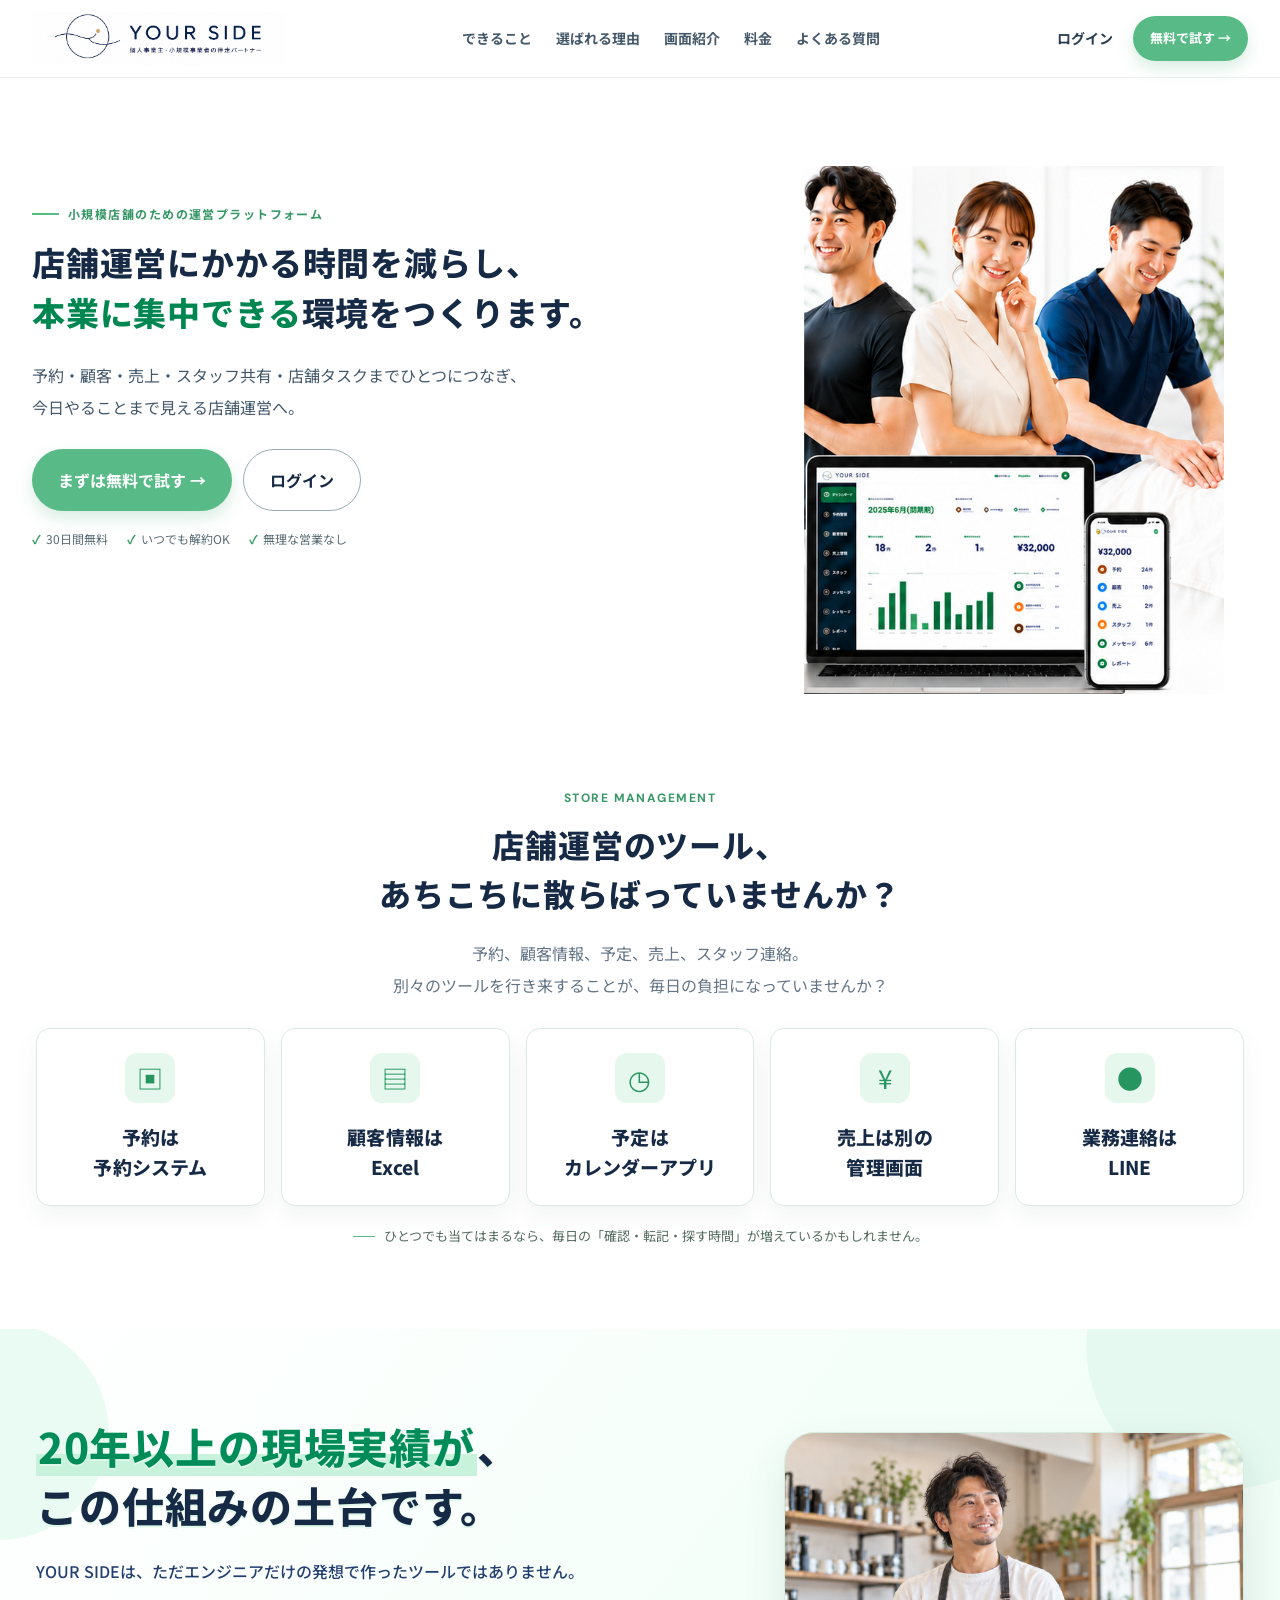
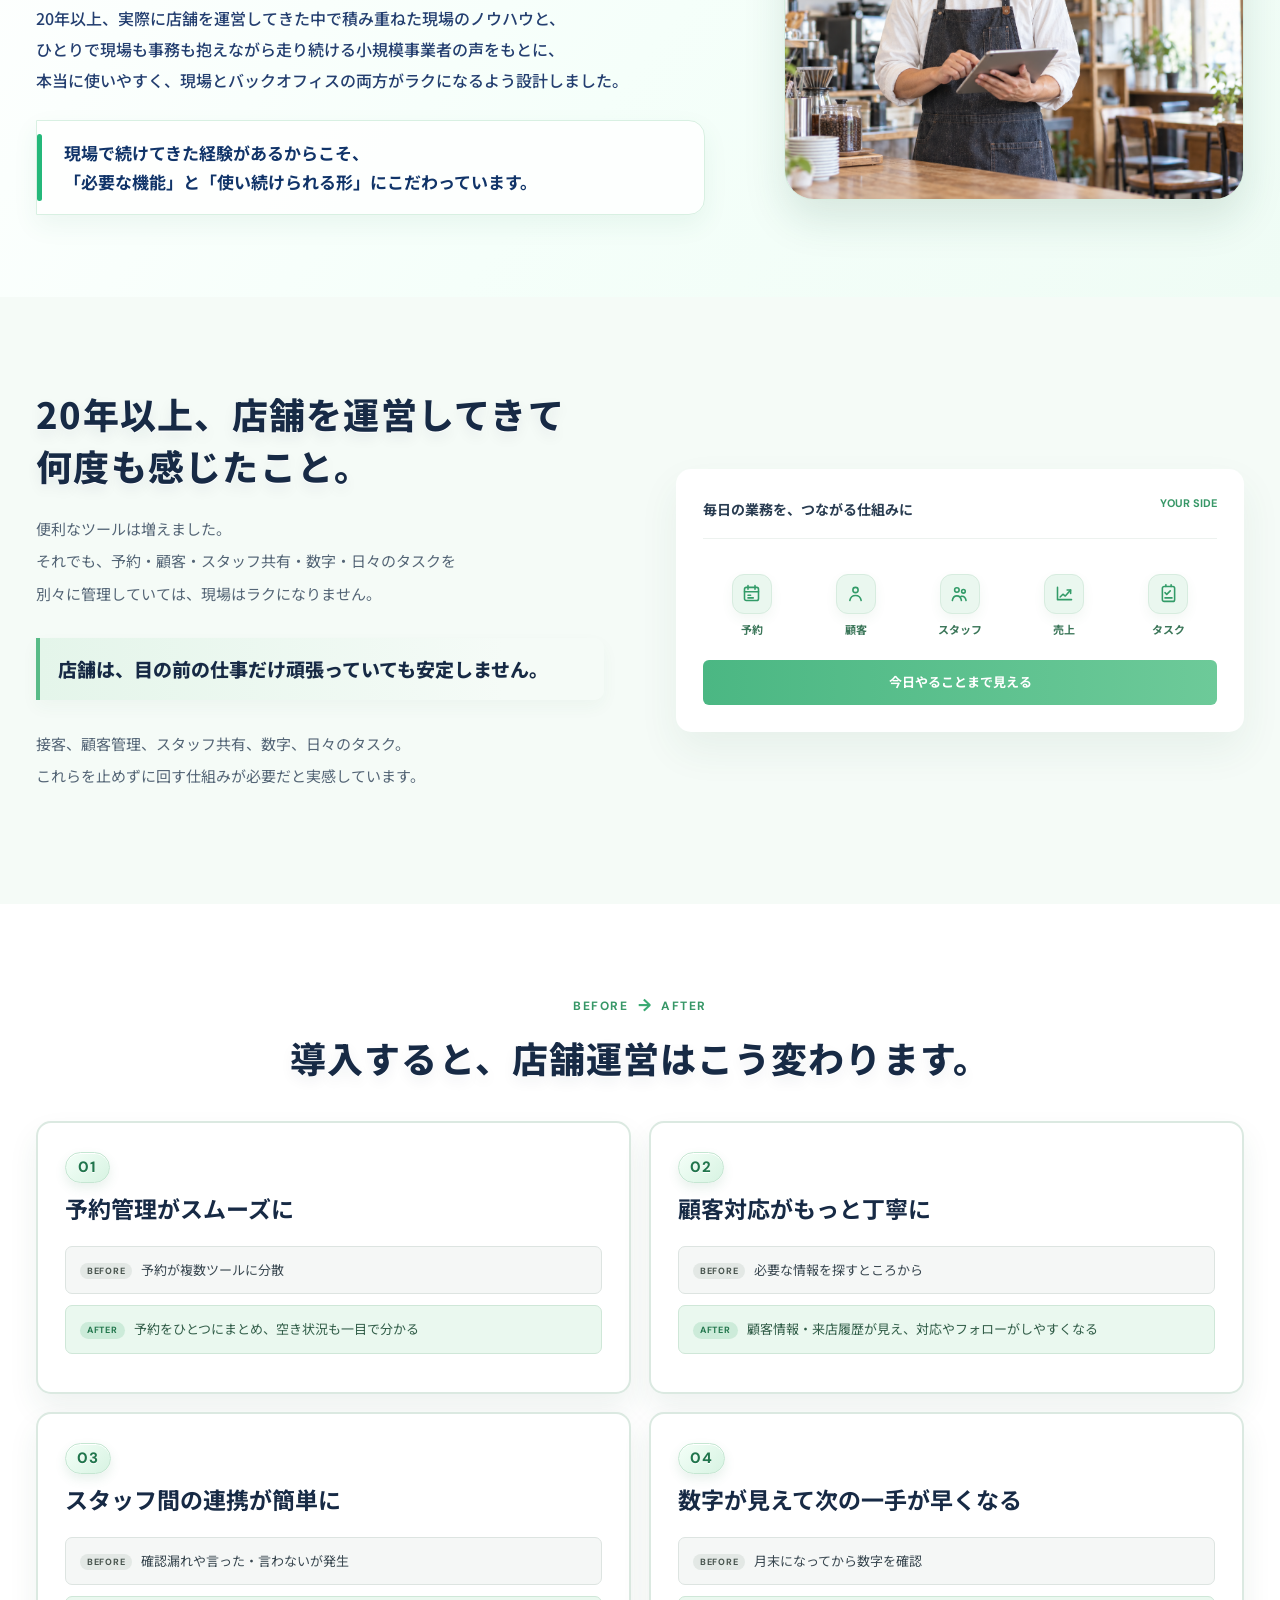
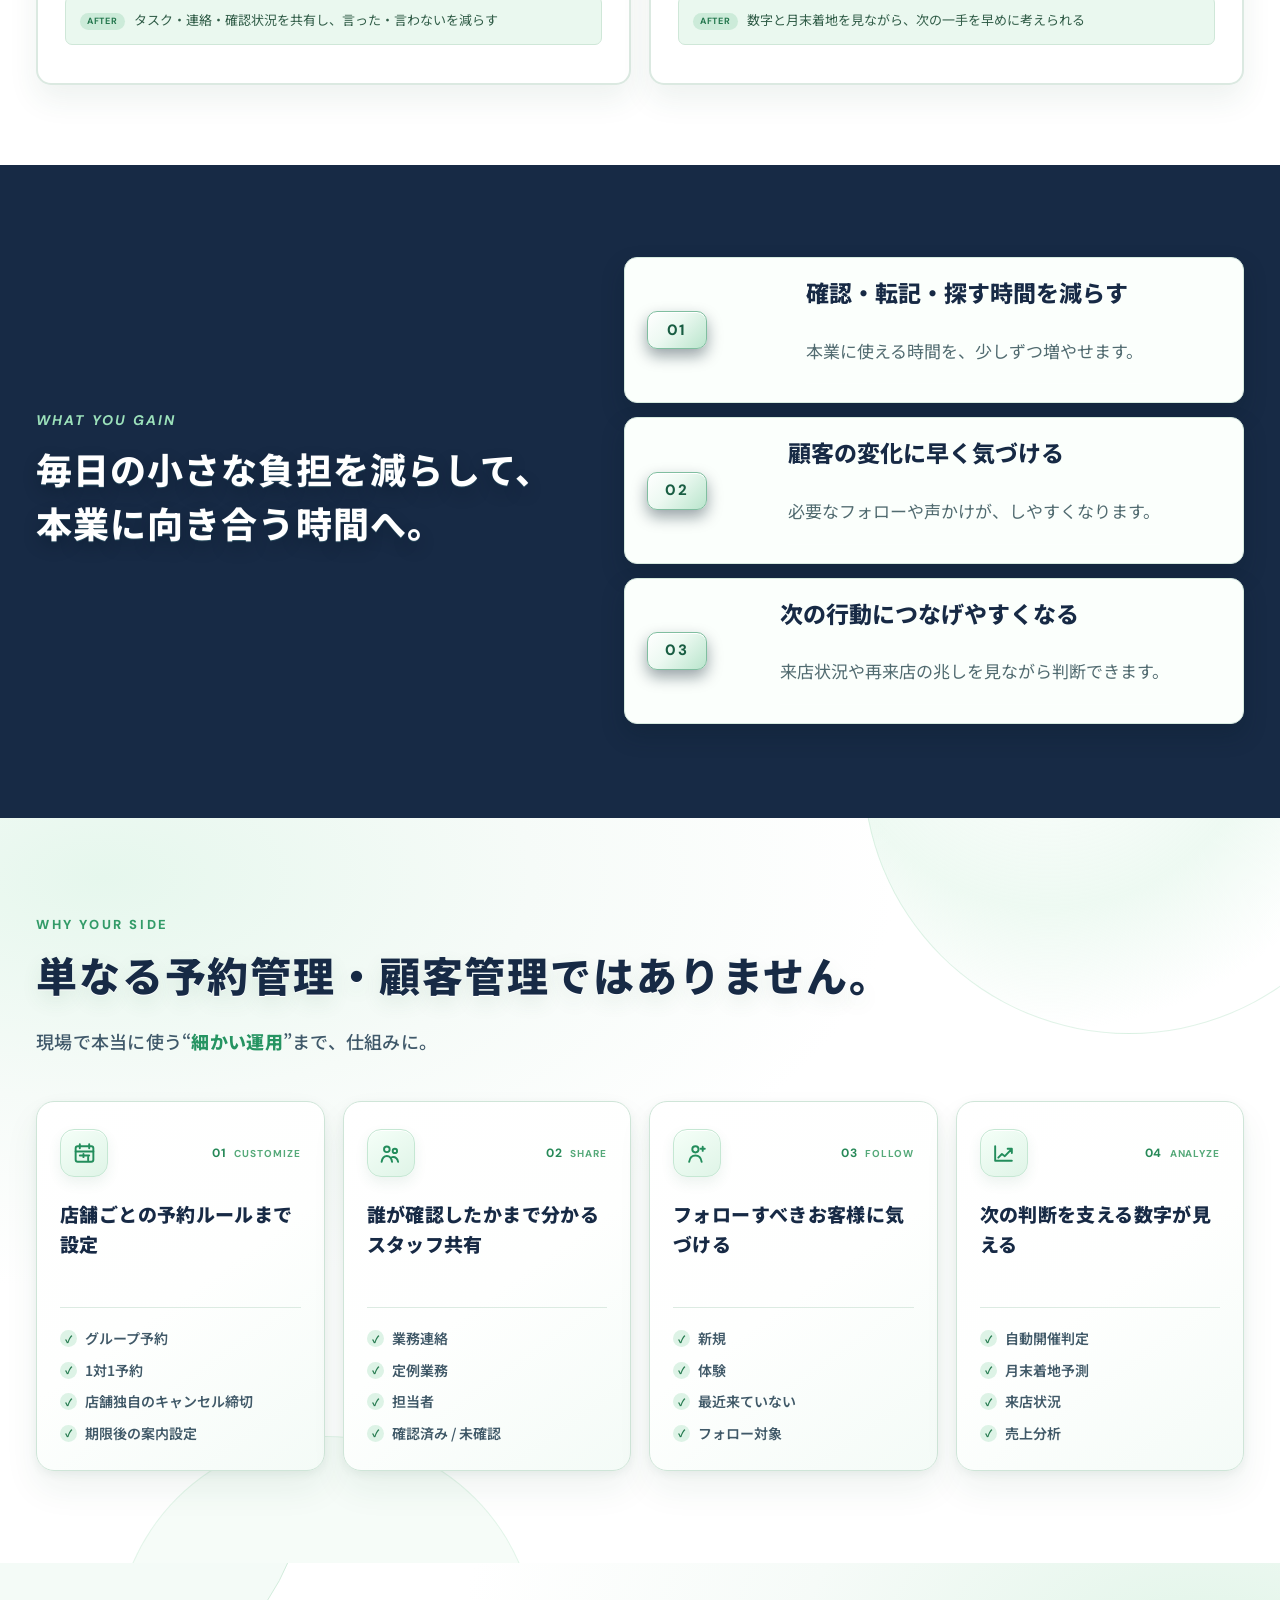
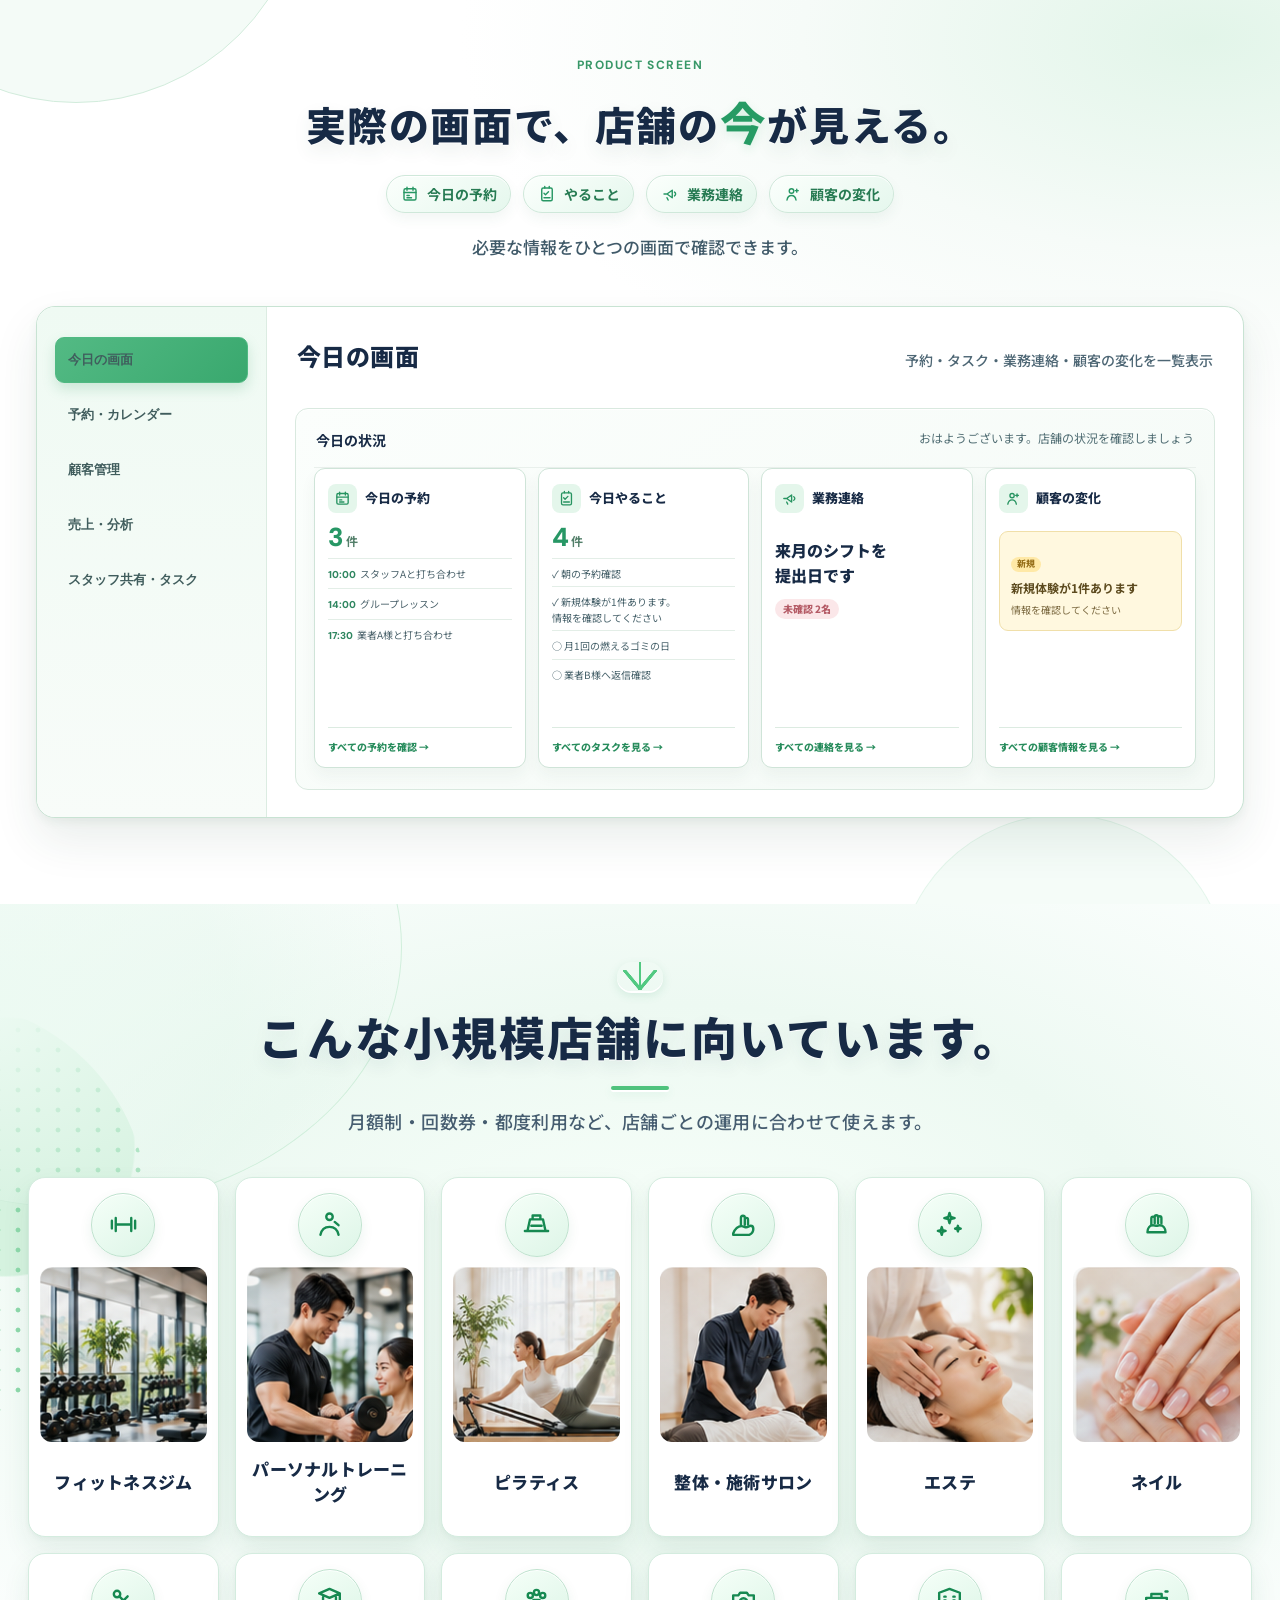
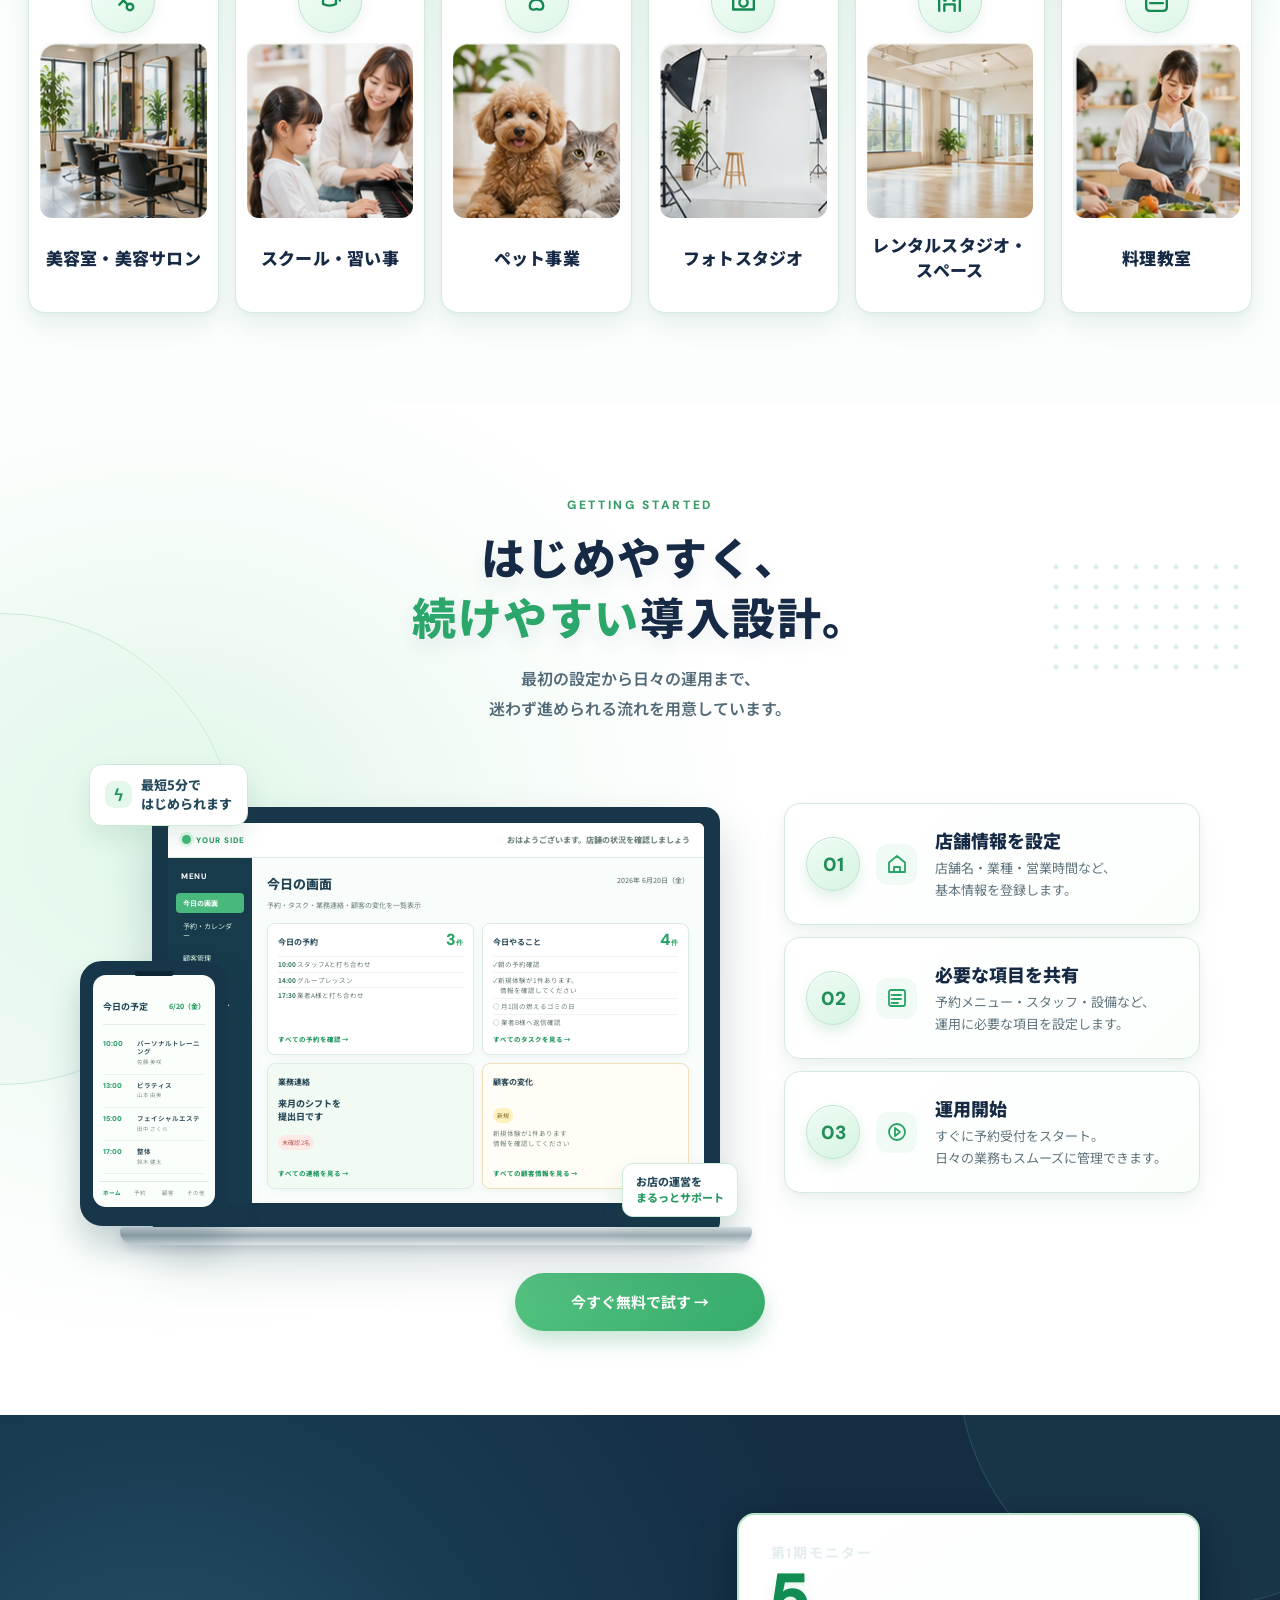
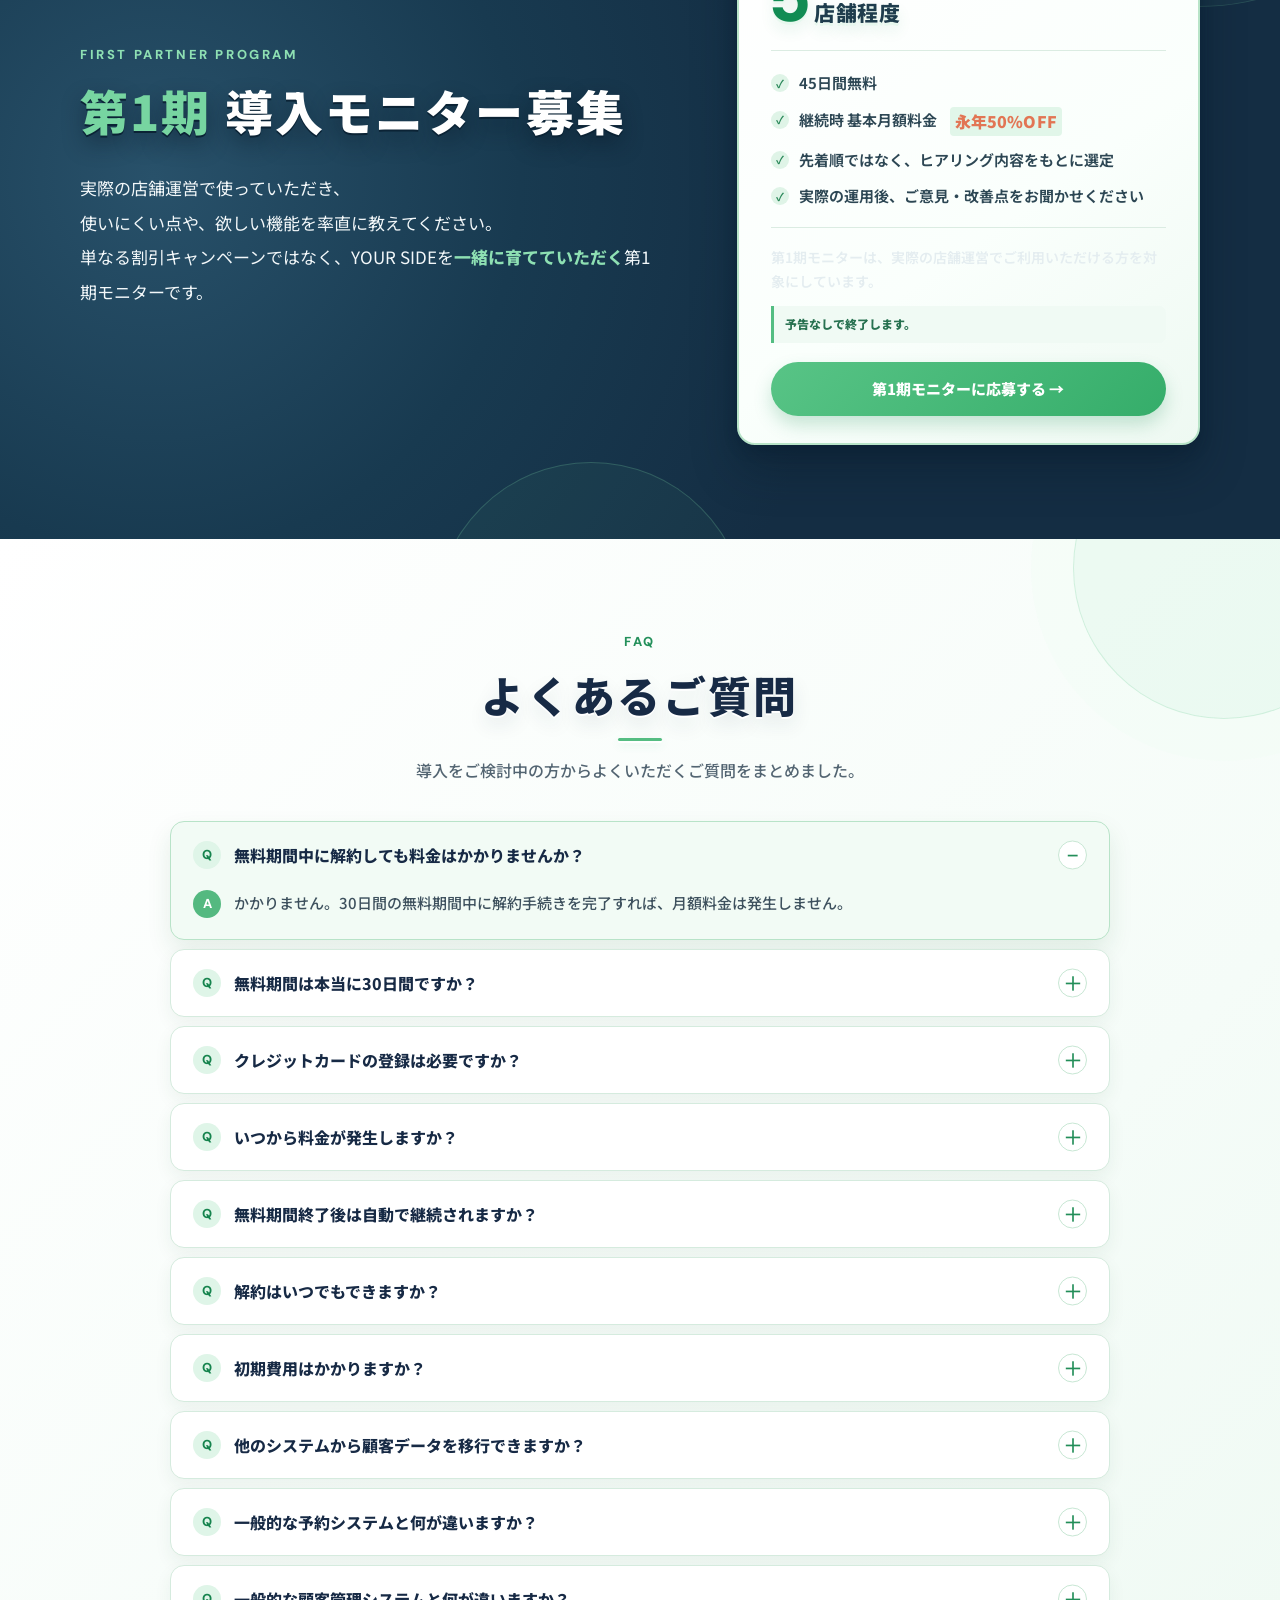
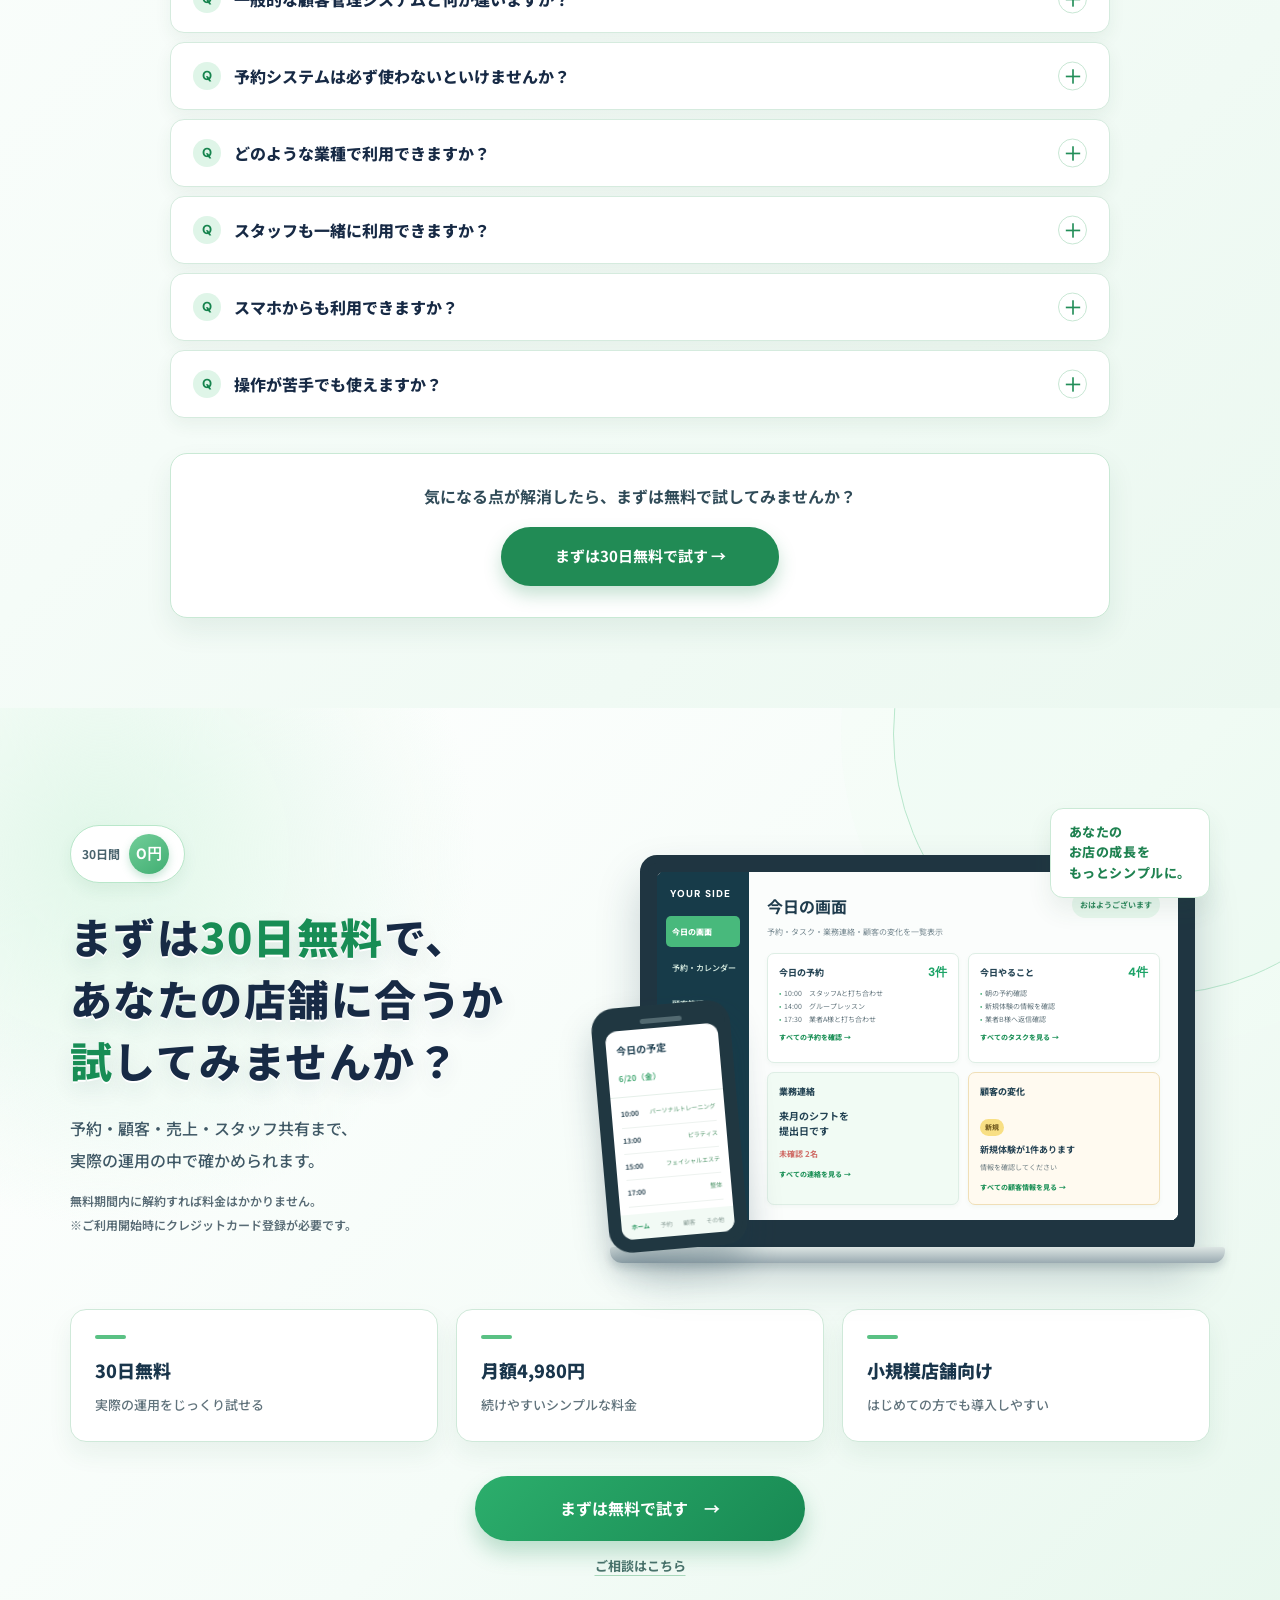
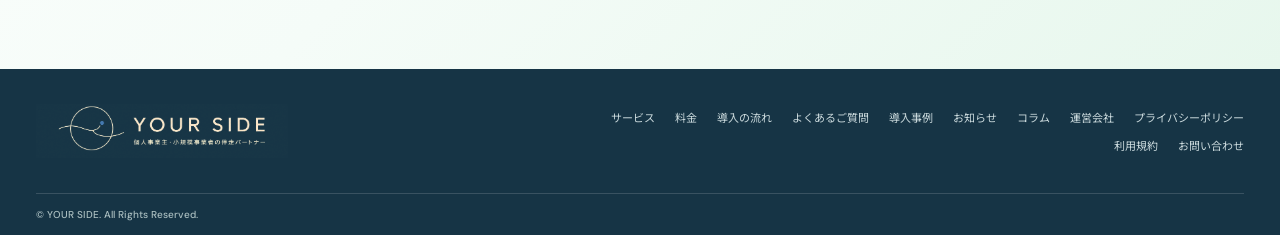
==== commit 4fb94010: "PC final polish" ====
--- a/index.html
+++ b/index.html
@@ -1,10 +1,10 @@
 <!doctype html>
 <html lang="ja"><head><meta charset="UTF-8"><meta name="viewport" content="width=device-width,initial-scale=1.0"><meta name="description" content="YOUR SIDEは予約・顧客・売上・スタッフ共有・店舗タスクをひとつにつなぐ、小規模店舗のための運営プラットフォームです。"><title>YOUR SIDE | 店舗運営を、もっと本業に使える時間へ</title><link rel="preconnect" href="https://fonts.googleapis.com"><link rel="preconnect" href="https://fonts.gstatic.com" crossorigin><link href="https://fonts.googleapis.com/css2?family=DM+Sans:wght@500;600;700&family=Noto+Sans+JP:wght@400;500;600;700;800&display=swap" rel="stylesheet"><link rel="stylesheet" href="style.css"></head>
-<body><header class="site-header"><a class="logo official-logo" href="#top" aria-label="YOUR SIDE トップへ"><img src="assets/yourside-official-logo.png" alt="YOUR SIDE　個人事業主・小規模事業者の伴走パートナー"></a><nav aria-label="ページ内ナビゲーション"><a href="#features">できること</a><a href="#screens">画面紹介</a><a href="#price">料金</a><a href="#faq">よくある質問</a></nav><div class="header-actions"><a class="login-link" href="#screens">ログイン</a><a class="button small" href="#trial">無料で試す →</a></div></header>
+<body><header class="site-header"><a class="logo official-logo" href="#top" aria-label="YOUR SIDE トップへ"><img src="assets/yourside-official-logo.png" alt="YOUR SIDE　個人事業主・小規模事業者の伴走パートナー"></a><nav aria-label="ページ内ナビゲーション"><a href="#features">できること</a><a href="#practical-knowhow">選ばれる理由</a><a href="#screens">画面紹介</a><a href="#price">料金</a><a href="#faq">よくある質問</a></nav><div class="header-actions"><a class="login-link" href="#screens">ログイン</a><a class="button small" href="#trial">無料で試す →</a></div></header>
 <main>
 <section class="hero" id="top"><div class="hero-inner"><div class="hero-copy"><p class="kicker">小規模店舗のための運営プラットフォーム</p><h1>店舗運営にかかる時間を減らし、<br><span>本業に集中できる</span>環境をつくります。</h1><p class="lead">予約・顧客・売上・スタッフ共有・店舗タスクまでひとつにつなぎ、<br>今日やることまで見える店舗運営へ。</p><div class="buttons"><a class="button" href="#trial">まずは無料で試す →</a><a class="outline" href="#screens">ログイン</a></div><ul class="reassurance"><li>30日間無料</li><li>いつでも解約OK</li><li>無理な営業なし</li></ul></div><div class="hero-visual hero-reference-visual" aria-label="YOUR SIDEを使うフィットネストレーナー、サロンスタッフ、整体師とPC・スマホ画面"><img src="assets/yourside-top-reference.png" alt="フィットネストレーナー、サロンスタッフ、整体師とYOUR SIDEのPC・スマホ画面"></div></div></section>
 <section class="section issue"><div class="container center narrow"><p class="eyebrow">STORE MANAGEMENT</p><h2>店舗運営のツール、<br>あちこちに散らばっていませんか？</h2><p class="section-lead">予約、顧客情報、予定、売上、スタッフ連絡。<br>別々のツールを行き来することが、毎日の負担になっていませんか？</p></div><div class="tool-map container"><div class="tool one"><span class="tool-icon" aria-hidden="true">▣</span><b>予約は<br>予約システム</b></div><div class="tool two"><span class="tool-icon" aria-hidden="true">▤</span><b>顧客情報は<br>Excel</b></div><div class="tool three"><span class="tool-icon" aria-hidden="true">◷</span><b>予定は<br>カレンダーアプリ</b></div><div class="tool four"><span class="tool-icon" aria-hidden="true">¥</span><b>売上は別の<br>管理画面</b></div><div class="tool five"><span class="tool-icon" aria-hidden="true">●</span><b>業務連絡は<br>LINE</b></div></div><p class="issue-note">ひとつでも当てはまるなら、毎日の「確認・転記・探す時間」が増えているかもしれません。</p></section>
-<section class="section practical-knowhow" aria-labelledby="practical-knowhow-title">
+<section class="section practical-knowhow" id="practical-knowhow" aria-labelledby="practical-knowhow-title">
 <div class="container practical-knowhow-inner">
 <div class="practical-knowhow-copy">
 <h2 id="practical-knowhow-title"><strong>20年以上の現場実績が</strong>、<br>この仕組みの土台です。</h2>
@@ -259,24 +259,24 @@
 <p class="faq-answer"><span>現在の基本プランでは、初期費用なしで始められる予定です。</span></p>
 </details>
 <details>
+<summary>他のシステムから顧客データを移行できますか？</summary>
+<p class="faq-answer"><span>ExcelやCSV形式のデータを使って移行できるように対応しています。</span></p>
+</details>
+<details>
+<summary>一般的な予約システムと何が違いますか？</summary>
+<p class="faq-answer"><span>予約だけでなく、顧客管理、売上、スタッフ共有、店舗タスク、再来店の気づきまで、店舗運営全体をひとつの流れで管理できる点が特徴です。</span></p>
+</details>
+<details>
+<summary>一般的な顧客管理システムと何が違いますか？</summary>
+<p class="faq-answer"><span>顧客情報を保存するだけでなく、予約状況や来店履歴、再来店の気づき、売上、日々の業務までつなげて確認できます。</span></p>
+</details>
+<details>
+<summary>予約システムは必ず使わないといけませんか？</summary>
+<p class="faq-answer"><span>いいえ。店舗ごとの運用に合わせて、必要な機能から利用できます。</span></p>
+</details>
+<details>
 <summary>どのような業種で利用できますか？</summary>
 <p class="faq-answer"><span>フィットネス、パーソナル、ピラティス、整体、美容、スクール、ペット、レンタルスペース、料理教室など、幅広い小規模店舗を想定しています。</span></p>
-</details>
-<details>
-<summary>一般的な予約システムと何が違いますか？</summary>
-<p class="faq-answer"><span>予約だけでなく、顧客管理、売上、スタッフ共有、店舗タスク、再来店の気づきまで、店舗運営全体をひとつの流れで管理できる点が特徴です。</span></p>
-</details>
-<details>
-<summary>一般的な顧客管理システムと何が違いますか？</summary>
-<p class="faq-answer"><span>顧客情報を保存するだけでなく、予約状況や来店履歴、再来店の気づき、売上、日々の業務までつなげて確認できます。</span></p>
-</details>
-<details>
-<summary>予約システムは必ず使わないといけませんか？</summary>
-<p class="faq-answer"><span>いいえ。店舗ごとの運用に合わせて、必要な機能から利用できます。</span></p>
-</details>
-<details>
-<summary>他のシステムから顧客データを移行できますか？</summary>
-<p class="faq-answer"><span>ExcelやCSV形式のデータを使って移行できるように対応しています。</span></p>
 </details>
 <details>
 <summary>スタッフも一緒に利用できますか？</summary>
@@ -343,15 +343,15 @@
 </a>
 <div>
 <a href="#features">サービス</a>
-<a href="#price">料金</a>
+<a href="#" aria-disabled="true" tabindex="-1">料金</a>
 <a href="#support">導入の流れ</a>
 <a href="#faq">よくあるご質問</a>
-<a href="#monitor">導入事例</a>
-<a href="#top">お知らせ</a>
-<a href="#top">コラム</a>
-<a href="#top">運営会社</a>
-<a href="#top">プライバシーポリシー</a>
-<a href="#top">利用規約</a>
+<a href="#" aria-disabled="true" tabindex="-1">導入事例</a>
+<a href="#" aria-disabled="true" tabindex="-1">お知らせ</a>
+<a href="#" aria-disabled="true" tabindex="-1">コラム</a>
+<a href="#" aria-disabled="true" tabindex="-1">運営会社</a>
+<a href="#" aria-disabled="true" tabindex="-1">プライバシーポリシー</a>
+<a href="#" aria-disabled="true" tabindex="-1">利用規約</a>
 <a href="mailto:info@example.com">お問い合わせ</a>
 </div>
 </div>
--- a/style.css
+++ b/style.css
@@ -92,3 +92,95 @@
 
 /* Section 07 only */
 .screens{position:relative;overflow:hidden;background:radial-gradient(ellipse 58% 42% at 94% 8%,#e2f5e9 0%,#f6fbf8 54%,#fff 100%)}.screens:before,.screens:after{position:absolute;display:block;content:"";border-radius:50%;pointer-events:none}.screens:before{width:460px;height:460px;top:-322px;left:-155px;border:1px solid #d2ecdc;background:#e6f6ed70}.screens:after{width:330px;height:330px;right:4%;bottom:-242px;border:1px solid #c7ead666;background:#e8f7ee70}.screens>.container{position:relative;z-index:1}.screens .center h2{margin-bottom:22px;font-size:40px;font-weight:850;letter-spacing:.04em;text-shadow:0 1px 0 #fff,0 8px 18px #28553c18}.screens .now-accent{position:relative;display:inline-block;color:#269b64;font-size:1.14em;text-shadow:0 4px 10px #52b88032}.screens .now-accent:after{position:absolute;z-index:-1;right:-3px;bottom:3px;left:-3px;height:8px;border-radius:99px;background:#d3f0df}.screen-pills{display:flex;flex-wrap:wrap;justify-content:center;gap:10px;margin:0 auto 20px}.screen-pills span{display:inline-flex;align-items:center;gap:7px;padding:8px 13px;border:1px solid #cfe8da;border-radius:999px;background:linear-gradient(145deg,#fbfffc,#e5f7ed);box-shadow:inset 0 1px 0 #fff,0 6px 13px #376d5010;color:#277b53;font-size:14px;font-weight:700;line-height:1.3}.screen-pills i{display:grid;place-items:center;width:20px;height:20px;color:#279764}.screen-pills svg{width:18px;height:18px;fill:none;stroke:currentColor;stroke-width:1.9;stroke-linecap:round;stroke-linejoin:round}.screens .section-lead{color:#405a69;font-size:17px;font-weight:500}.screens .showcase{position:relative;min-height:522px;margin-top:52px;border:1px solid #c8e3d3;border-radius:19px;background:#fff;box-shadow:0 22px 46px #234e3818,0 4px 10px #315e4610}.screens .showcase nav{padding:28px 18px;background:linear-gradient(180deg,#effaf3,#f8fcf9);border-right:1px solid #dcece2}.screens .showcase button{margin:2px 0;padding:13px 12px;border:1px solid transparent;border-radius:9px;color:#405d5d;font-size:13px}.screens .showcase button.active{border-color:#50b982;background:linear-gradient(135deg,#53ba84,#39a86e);box-shadow:0 6px 13px #3a9d6c35}.screens .screen-copy{display:flex;align-items:baseline;justify-content:space-between;gap:28px;padding:29px 30px 0}.screens .screen-copy h3{font-size:24px;font-weight:850;letter-spacing:.02em}.screens .screen-copy p{color:#4d6674;font-size:14px;font-weight:500;text-align:right}.screens .product-demo{min-height:398px;margin:23px 28px 30px;padding:18px;border:1px solid #d9e9df;border-radius:13px;background:linear-gradient(145deg,#fbfefc,#f4faf6);box-shadow:inset 0 1px 0 #fff}.screens .demo-top{padding:0 2px 13px;color:#3c5664;font-size:13px}.screens .demo-top b{color:var(--navy);font-size:14px}.screens .demo-top span{color:#506d73;font-size:12px}.dashboard-overview{display:grid;grid-template-columns:repeat(4,minmax(0,1fr));gap:12px}.dashboard-card{display:flex;min-height:314px;flex-direction:column;padding:15px 13px 13px;border:1px solid #cfe4d8;border-radius:11px;background:#fff;box-shadow:0 8px 16px #24523b0d;color:#405a69}.dashboard-card-head{display:flex;align-items:center;gap:8px}.dashboard-icon{display:grid;place-items:center;width:29px;height:29px;flex:0 0 29px;border-radius:8px;background:#e4f6eb;color:#279461}.dashboard-icon svg{width:17px;height:17px;fill:none;stroke:currentColor;stroke-width:1.9;stroke-linecap:round;stroke-linejoin:round}.dashboard-card-head p{margin:0;color:var(--navy);font-size:13px;font-weight:800}.dashboard-count{display:block;margin:11px 0 8px;color:#279765;font:850 26px/1 "DM Sans","Noto Sans JP",sans-serif}.dashboard-count span{margin-left:2px;color:#54806b;font:700 12px/1 "Noto Sans JP",sans-serif}.dashboard-list{display:grid;gap:7px;padding:0;margin:0;list-style:none;color:#4b626b;font-size:10px;line-height:1.55}.dashboard-list li{padding-top:7px;border-top:1px solid #e3eee7}.dashboard-list li b{margin-right:2px;color:#2f8660;font:800 10px "DM Sans","Noto Sans JP",sans-serif}.task-list{gap:5px}.task-list li{color:#445f68}.dashboard-link{display:block;margin-top:auto;padding-top:12px;border-top:1px solid #dcebe1;color:#278c5c;font-size:10px;font-weight:800;line-height:1.35}.notice-copy{margin:25px 0 12px;color:var(--navy);font-size:16px;font-weight:850;line-height:1.55}.unread-chip{display:inline-block;align-self:flex-start;margin-bottom:18px;padding:4px 8px;border-radius:99px;background:#fbe7e9;color:#b45a65;font-size:10px;font-weight:800;line-height:1.2}.customer-insight{margin:18px 0;padding:13px 11px;border:1px solid #f0dfa9;border-radius:9px;background:#fff8df}.customer-insight small{display:inline-block;margin-bottom:7px;padding:2px 6px;border-radius:99px;background:#ffe9a7;color:#956d17;font-size:9px;font-weight:800;line-height:1.2}.customer-insight strong{display:block;color:#5d4b1f;font-size:12px;line-height:1.55}.customer-insight p{margin:5px 0 0;color:#7b6940;font-size:10px;line-height:1.5}@media(max-width:1050px){.screens .showcase{grid-template-columns:190px 1fr}.screens .product-demo{margin-right:20px;margin-left:20px;padding:14px}.dashboard-overview{gap:8px}.dashboard-card{padding:13px 10px}.notice-copy{font-size:14px}}@media(max-width:760px){.screens .center h2{font-size:29px}.screen-pills{gap:7px;margin-bottom:17px}.screen-pills span{padding:7px 10px;font-size:12px}.screens .section-lead{font-size:15px}.screens .showcase{margin-top:34px;border-radius:15px}.screens .showcase nav{border-right:0}.screens .screen-copy{display:block;padding:23px 16px 0}.screens .screen-copy h3{font-size:21px}.screens .screen-copy p{margin-top:5px;font-size:12px;text-align:left}.screens .product-demo{margin:18px 14px 20px;padding:12px}.screens .demo-top{display:flex;gap:8px;padding-bottom:10px;font-size:11px}.screens .demo-top b{font-size:12px}.screens .demo-top span{font-size:10px;text-align:right}.dashboard-overview{grid-template-columns:1fr 1fr;gap:9px}.dashboard-card{min-height:270px;padding:12px 10px}.dashboard-card-head{gap:6px}.dashboard-card-head p{font-size:12px}.dashboard-icon{width:26px;height:26px;flex-basis:26px}.dashboard-icon svg{width:16px;height:16px}.dashboard-count{margin:9px 0 7px;font-size:23px}.dashboard-list{gap:5px;font-size:9px}.dashboard-link{padding-top:9px;font-size:9px}.notice-copy{margin:18px 0 10px;font-size:14px}.unread-chip{margin-bottom:13px}.customer-insight{margin:14px 0;padding:10px 8px}.customer-insight strong{font-size:11px}.customer-insight p{font-size:9px}}
+
+/* PC final rhythm and alignment pass — layout only */
+@media (min-width:1101px){
+  .container{width:min(1240px,calc(100% - 72px))}
+
+  .site-header{height:78px}
+  .site-header nav,.header-actions{align-items:center}
+
+  .hero,.hero-inner{min-height:620px}
+  .hero-copy{transform:translateY(-10px)}
+  .hero-reference-visual{height:528px;transform:translateY(-4px)}
+  .hero-reference-visual img{width:838px;left:-266px;top:-152px;clip-path:inset(0 0 0 418px)}
+
+  .issue{padding-top:92px;padding-bottom:80px}
+  .issue .tool-map{margin-top:27px;gap:16px}
+  .issue .tool{min-height:160px}
+  .issue-note{margin-top:18px}
+
+  .practical-knowhow{padding:88px 0 82px}
+  .practical-knowhow-inner{gap:54px}
+  .practical-knowhow-body{line-height:1.95}
+  .practical-knowhow-emphasis{margin-top:24px}
+
+  .story{padding:90px 0}
+  .story .split{gap:72px}
+
+  .changes{padding:90px 0 80px}
+  .changes .change-grid{grid-auto-rows:1fr;gap:18px;margin-top:36px}
+  .changes .change-grid article{padding:27px}
+
+  .effects{padding:92px 0 94px}
+  .effects>.container{align-items:center}
+  .effects .effect-list{gap:14px}
+  .effects .effect-list article{min-height:145px;padding:18px 22px}
+
+  .difference{padding:100px 0 92px}
+  .difference .heading{margin-bottom:42px}
+  .difference-grid{gap:18px}
+  .difference-grid article{min-height:330px;padding:27px 23px 25px}
+
+  .screens{padding:94px 0 86px}
+  .screens .center h2{margin-bottom:18px}
+  .screen-pills{gap:12px;margin-bottom:17px}
+  .screens .showcase{min-height:504px;margin-top:42px}
+  .screens .screen-copy{padding-top:26px}
+  .screens .product-demo{min-height:382px;margin-bottom:27px}
+  .dashboard-card{min-height:300px}
+
+  .industries{padding:100px 0 90px!important}
+  .industries-heading{margin-bottom:38px!important}
+  .industry-card-grid{gap:16px!important}
+  .industries .industry-card{min-height:360px!important}
+  .industries-note{margin-top:24px!important}
+
+  .support{padding:96px 0 84px!important}
+  .support-head{margin-bottom:40px!important}
+  .support-layout{gap:54px!important}
+  .support-devices{min-height:430px!important}
+  .support-steps{gap:12px!important}
+  .support-steps .setup-step{min-height:122px!important}
+  .support-cta{margin-top:40px!important}
+
+  .monitor{padding:98px 0 94px!important}
+  .monitor>.container{gap:72px!important}
+  .monitor-card{padding:29px 30px 25px!important}
+  .monitor-benefits{margin:18px 0 15px!important}
+
+  .faq-redesign{padding:94px 0 90px!important}
+  .faq-heading{margin-bottom:35px!important}
+  .faq-redesign .faq-list{gap:9px!important}
+  .faq-redesign .faq-list summary{min-height:62px;padding-top:14px;padding-bottom:14px}
+  .faq-redesign .faq-answer{padding-bottom:18px}
+  .faq-redesign .faq-cta{margin-top:35px!important}
+
+  .final-redesign{padding:100px 0 90px!important}
+  .final-top{gap:50px!important}
+  .final-device-stage{min-height:390px}
+  .final-benefits{margin:56px 0 34px!important}
+  .final-benefit{min-height:120px}
+
+  footer .footer-top{align-items:center;padding:35px 0}
+  footer .footer-top>div{align-items:center;row-gap:7px}
+  footer .copyright{padding:14px 0}
+}
+
+/* PC completion pass: navigation and intentionally inactive footer routes */
+@media (min-width:1101px){
+  .site-header nav{gap:24px}
+}
+
+#practical-knowhow{scroll-margin-top:96px}
+footer a[aria-disabled="true"]{pointer-events:none;cursor:default}
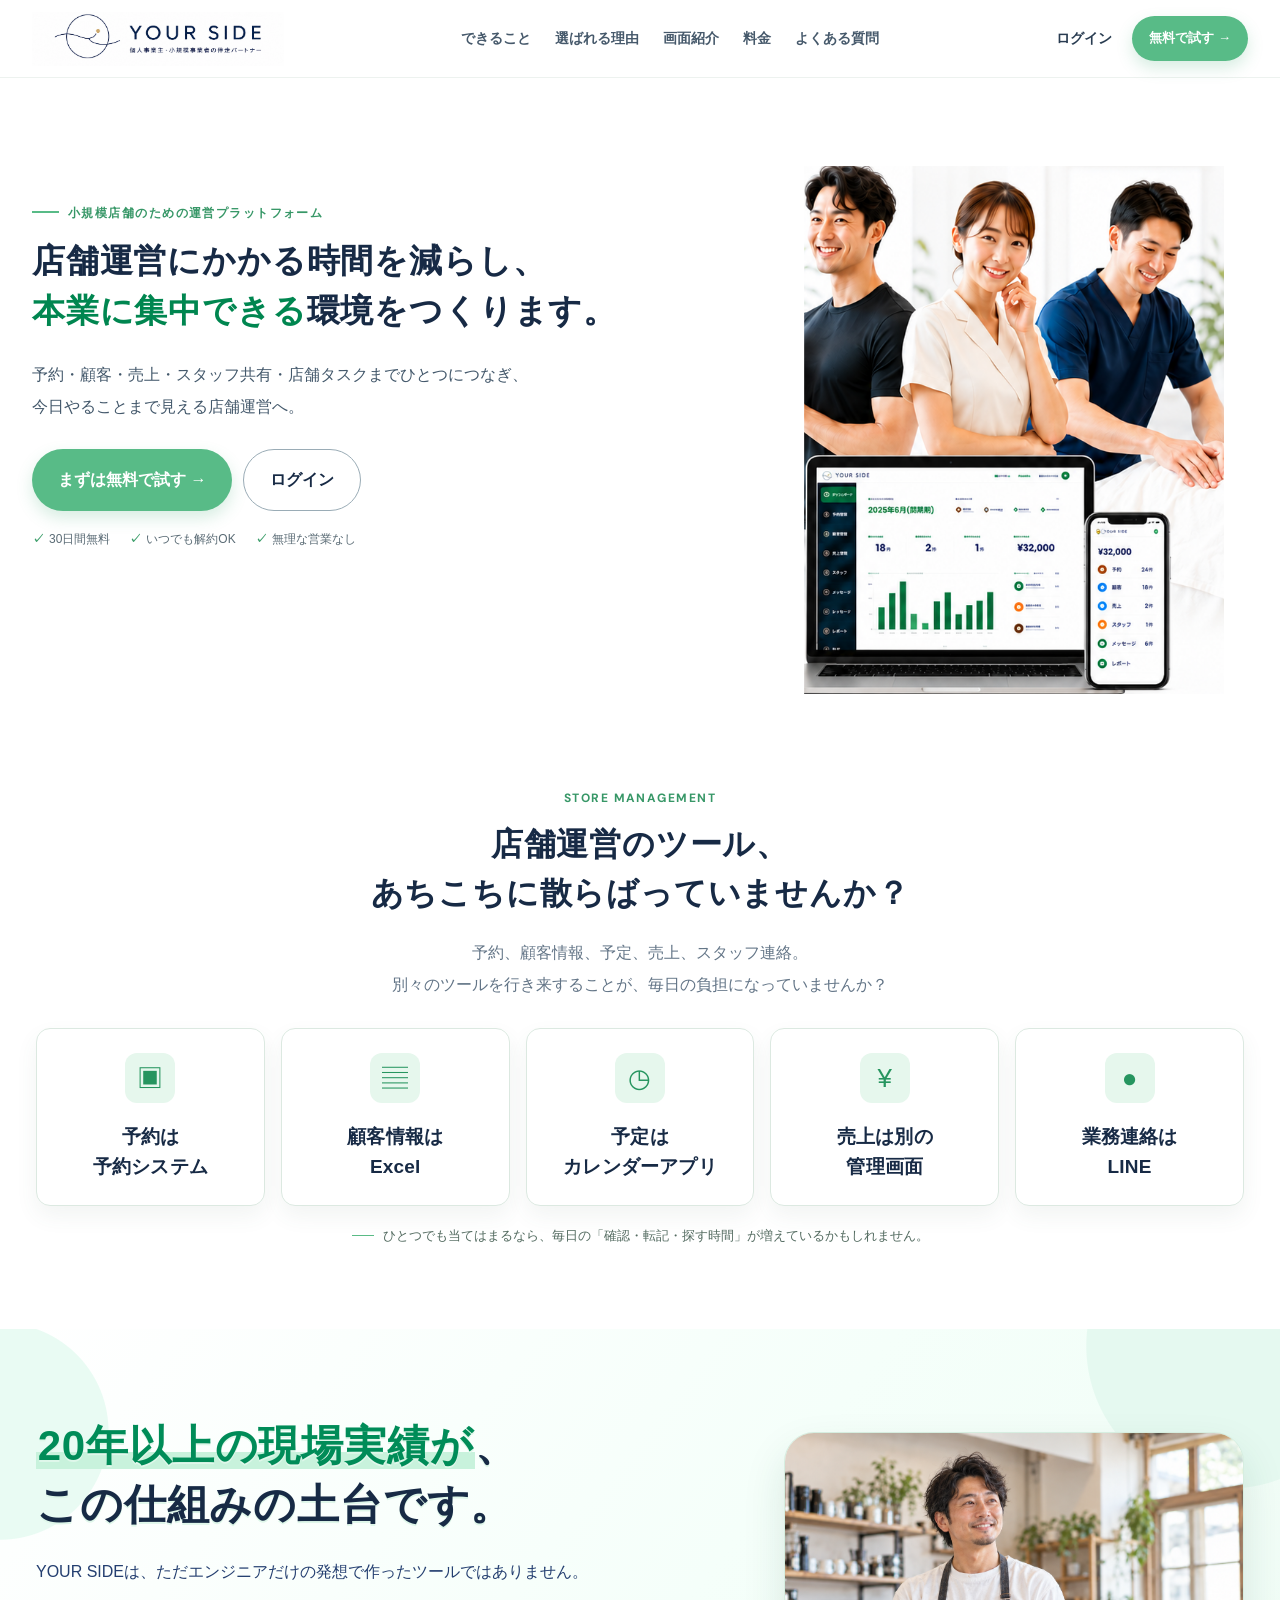
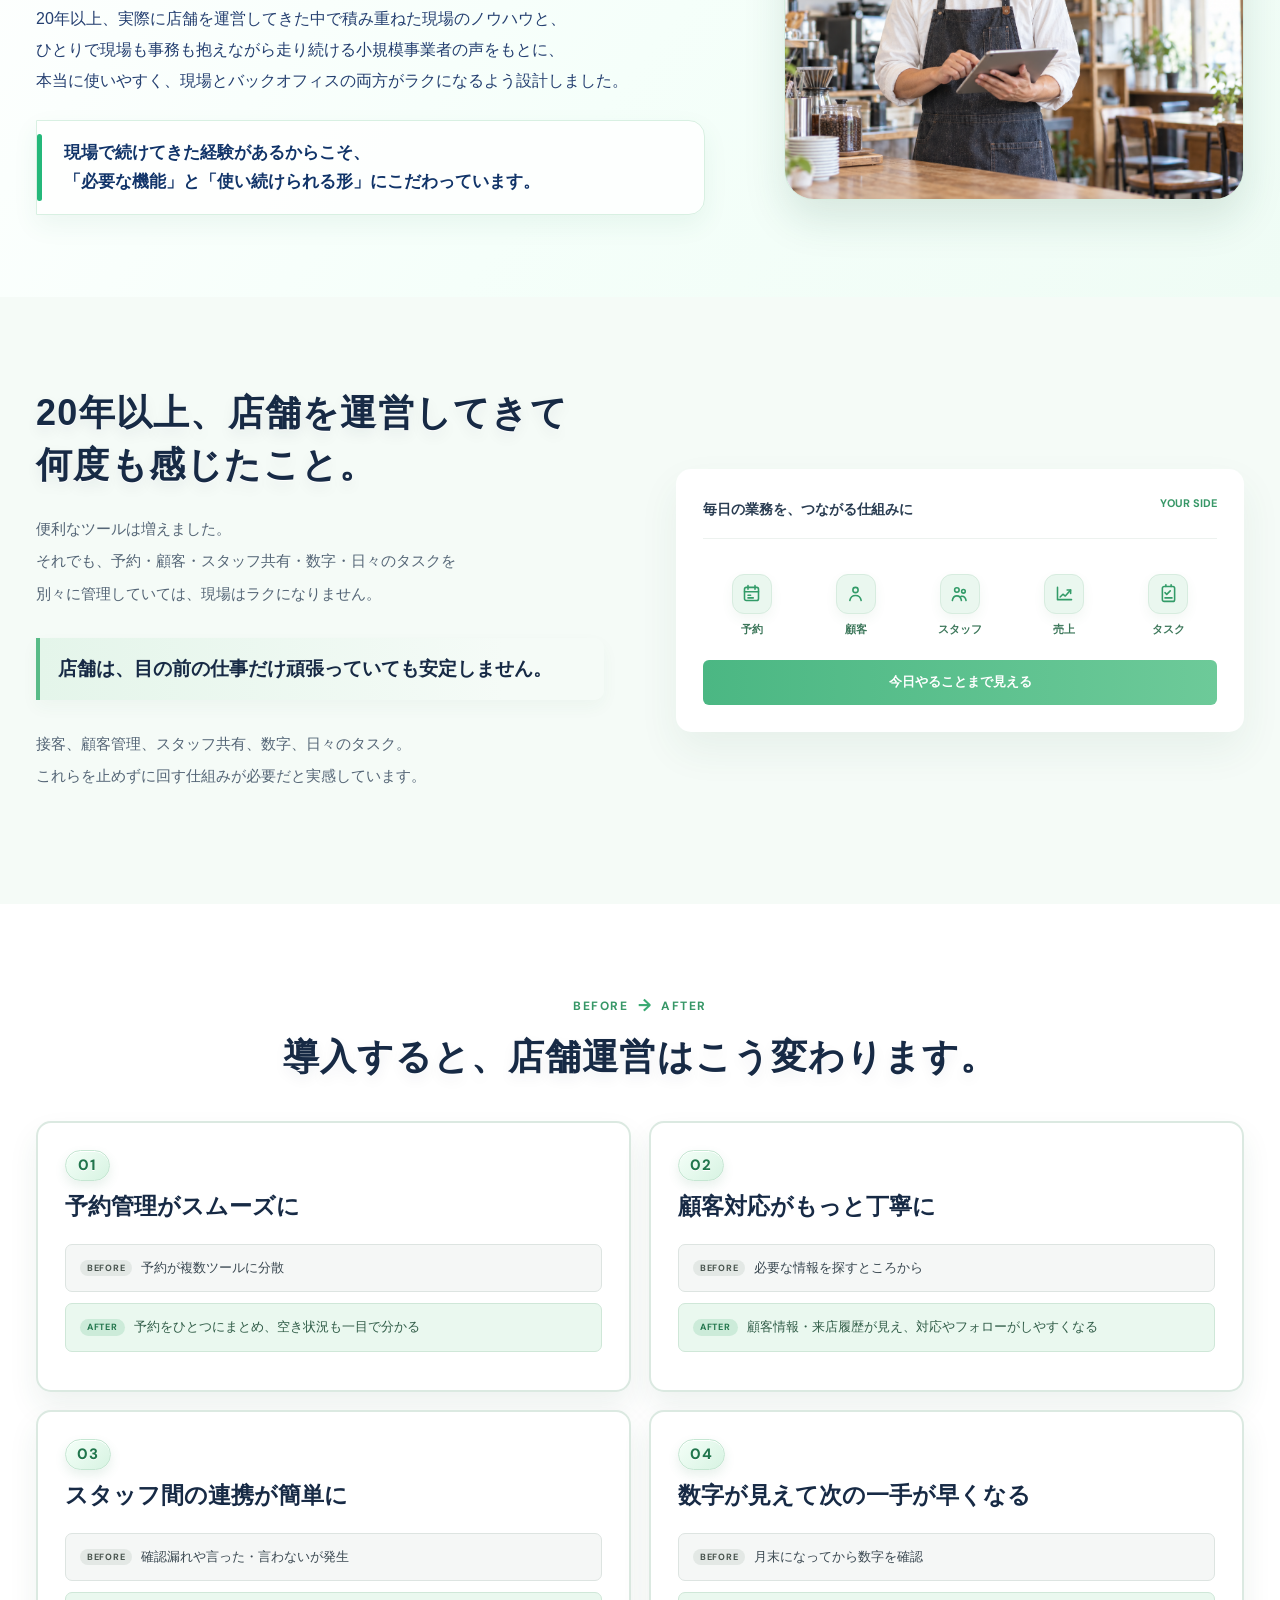
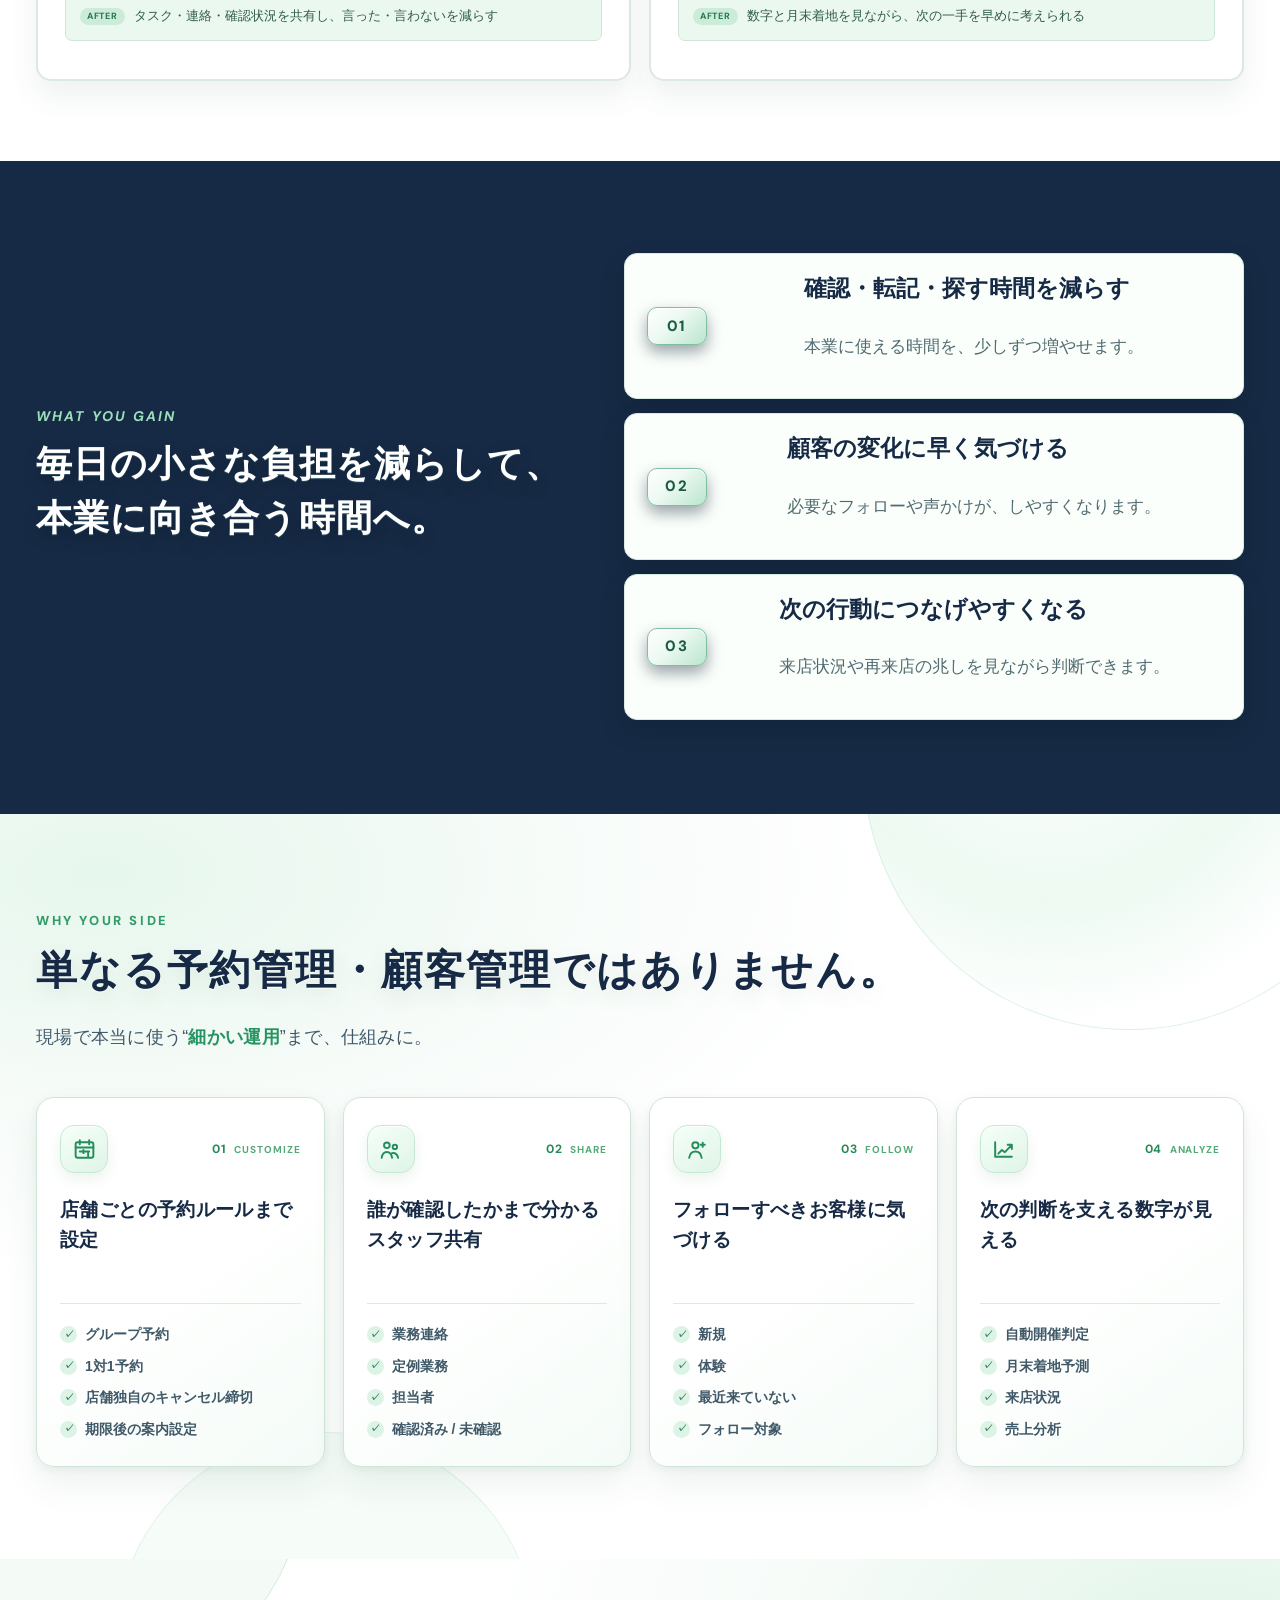
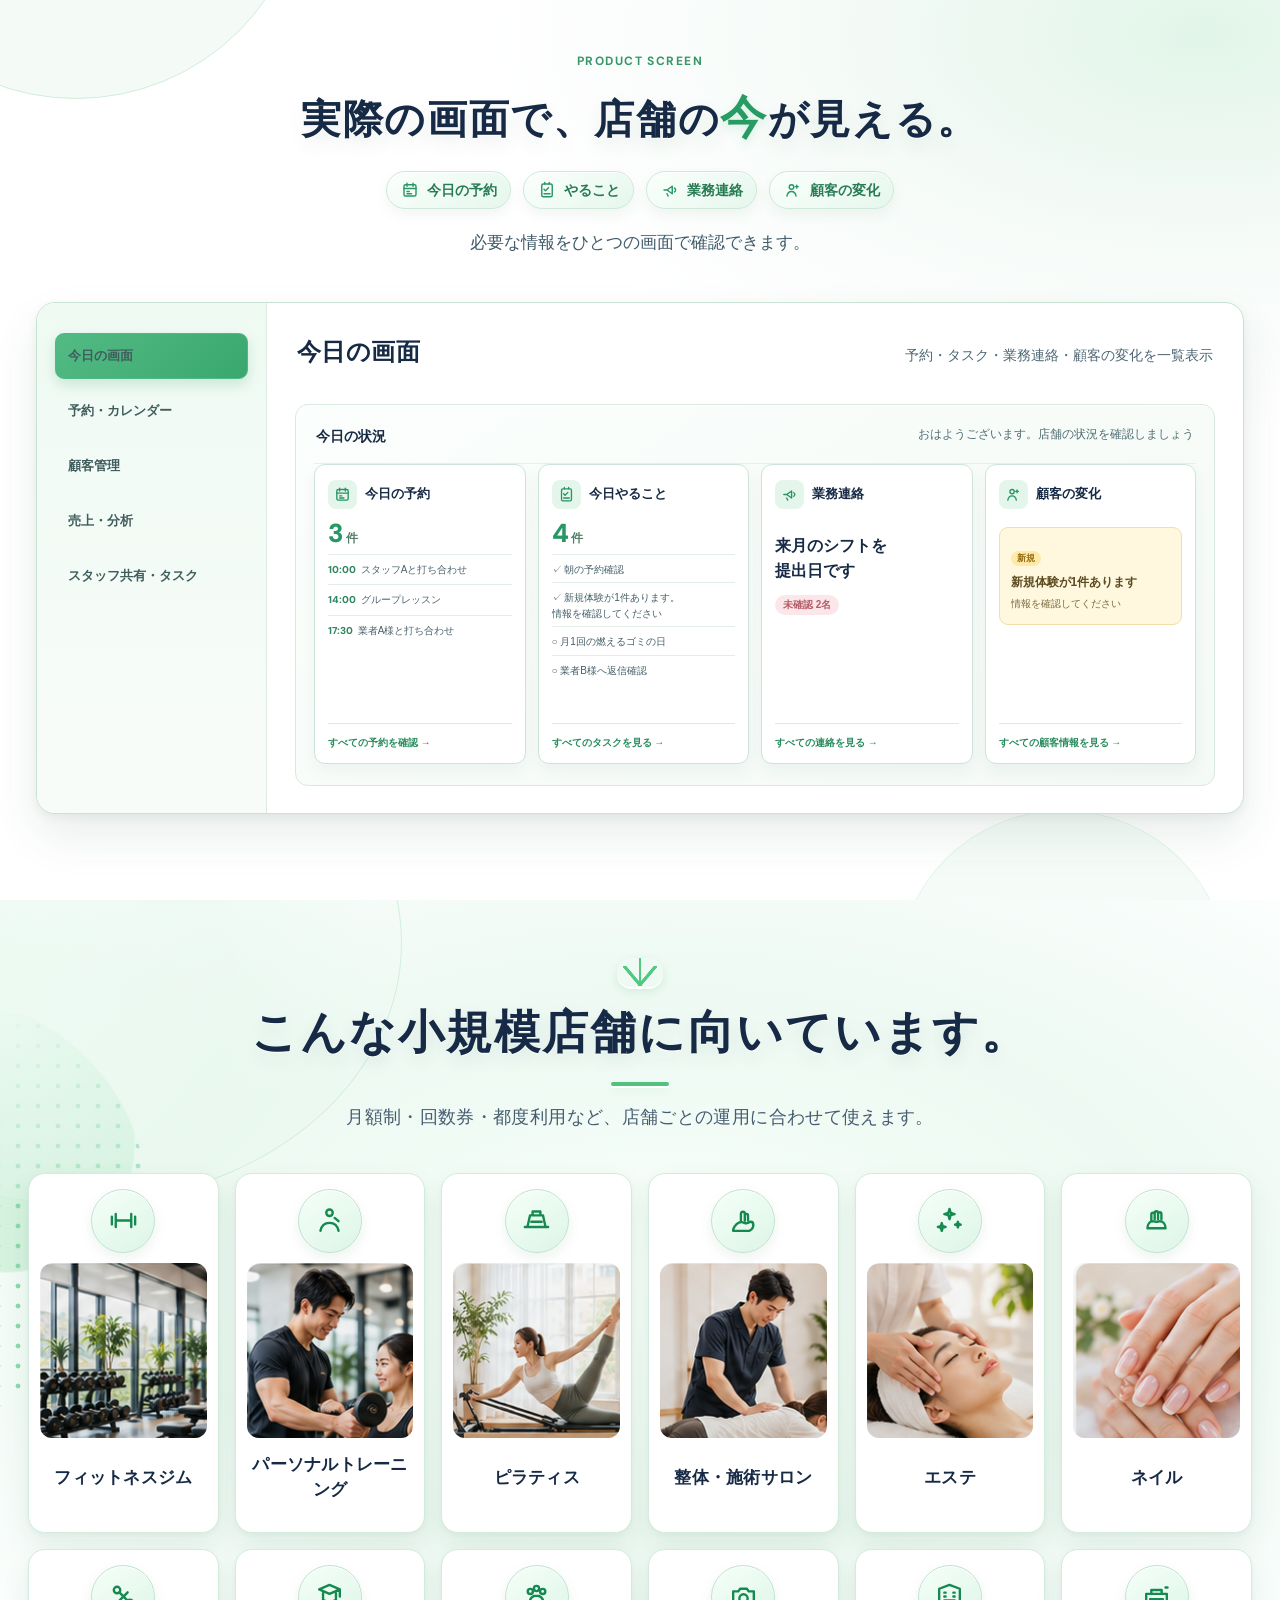
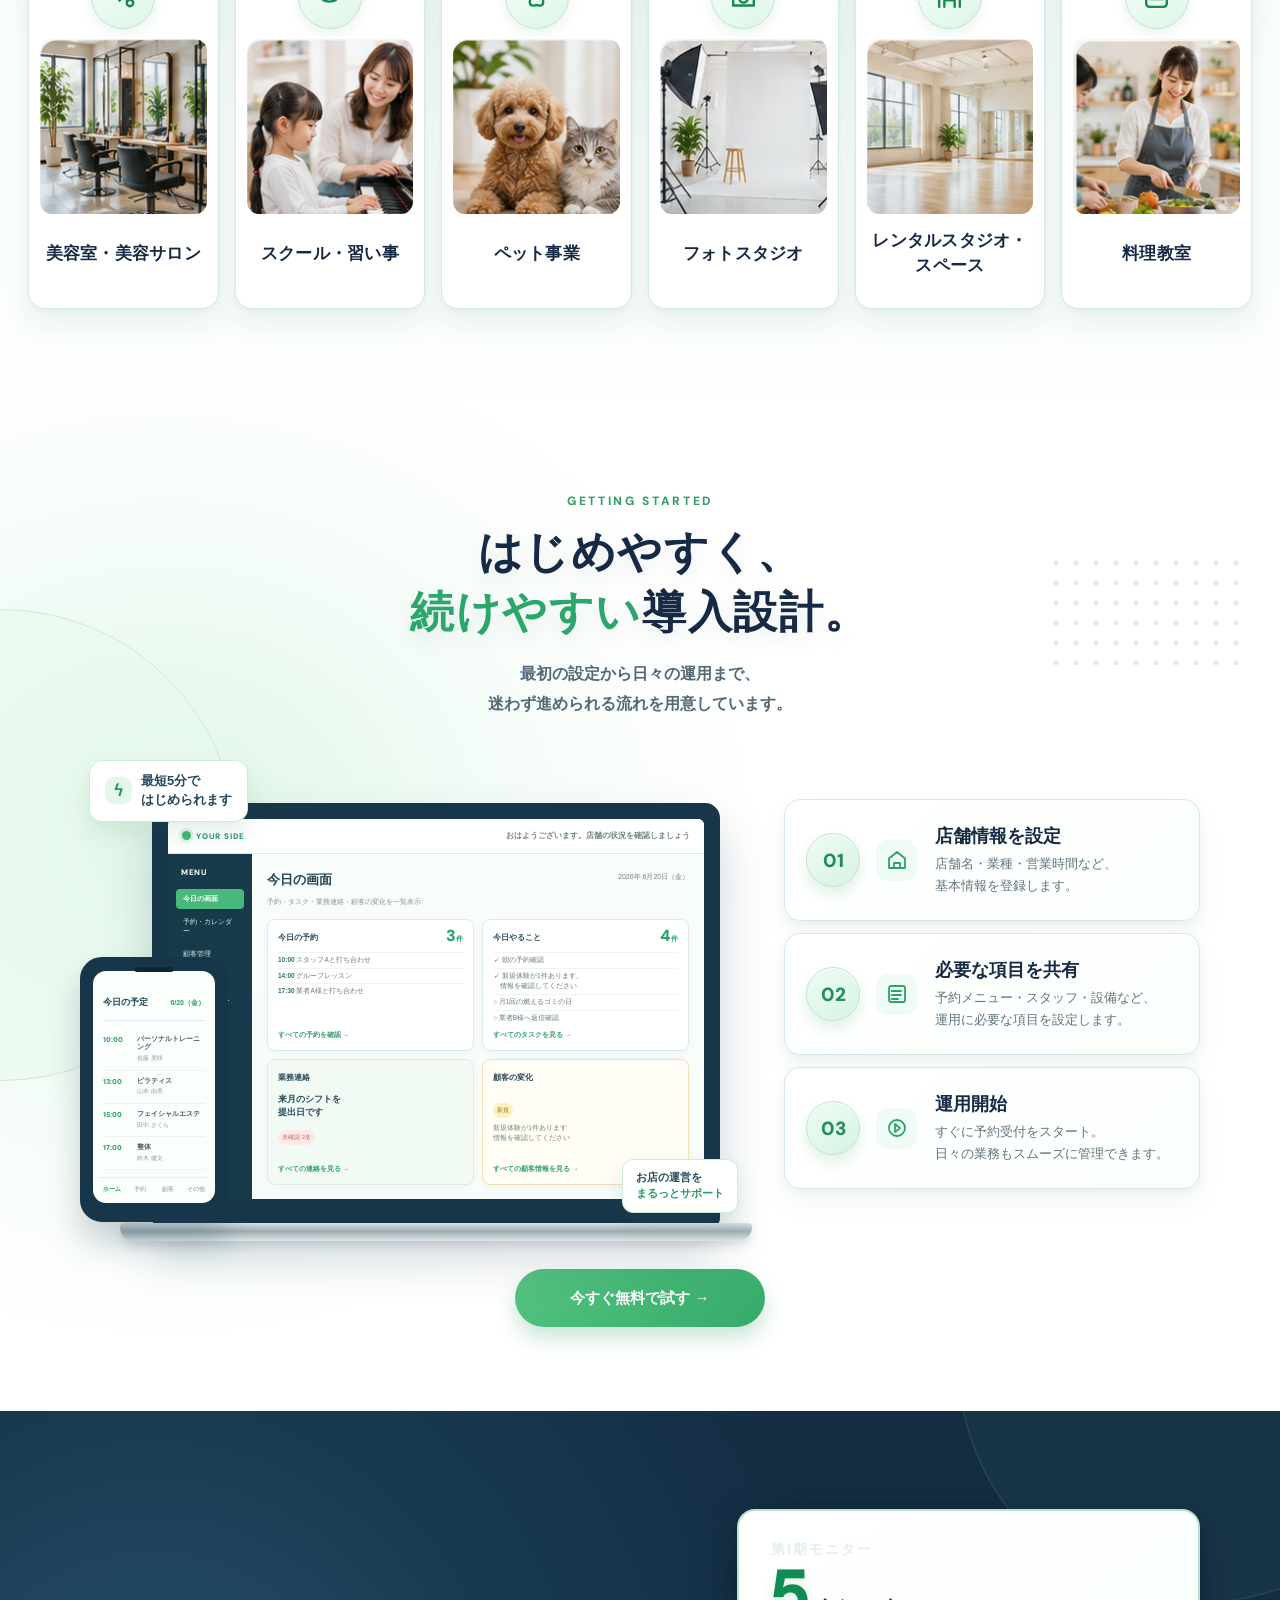
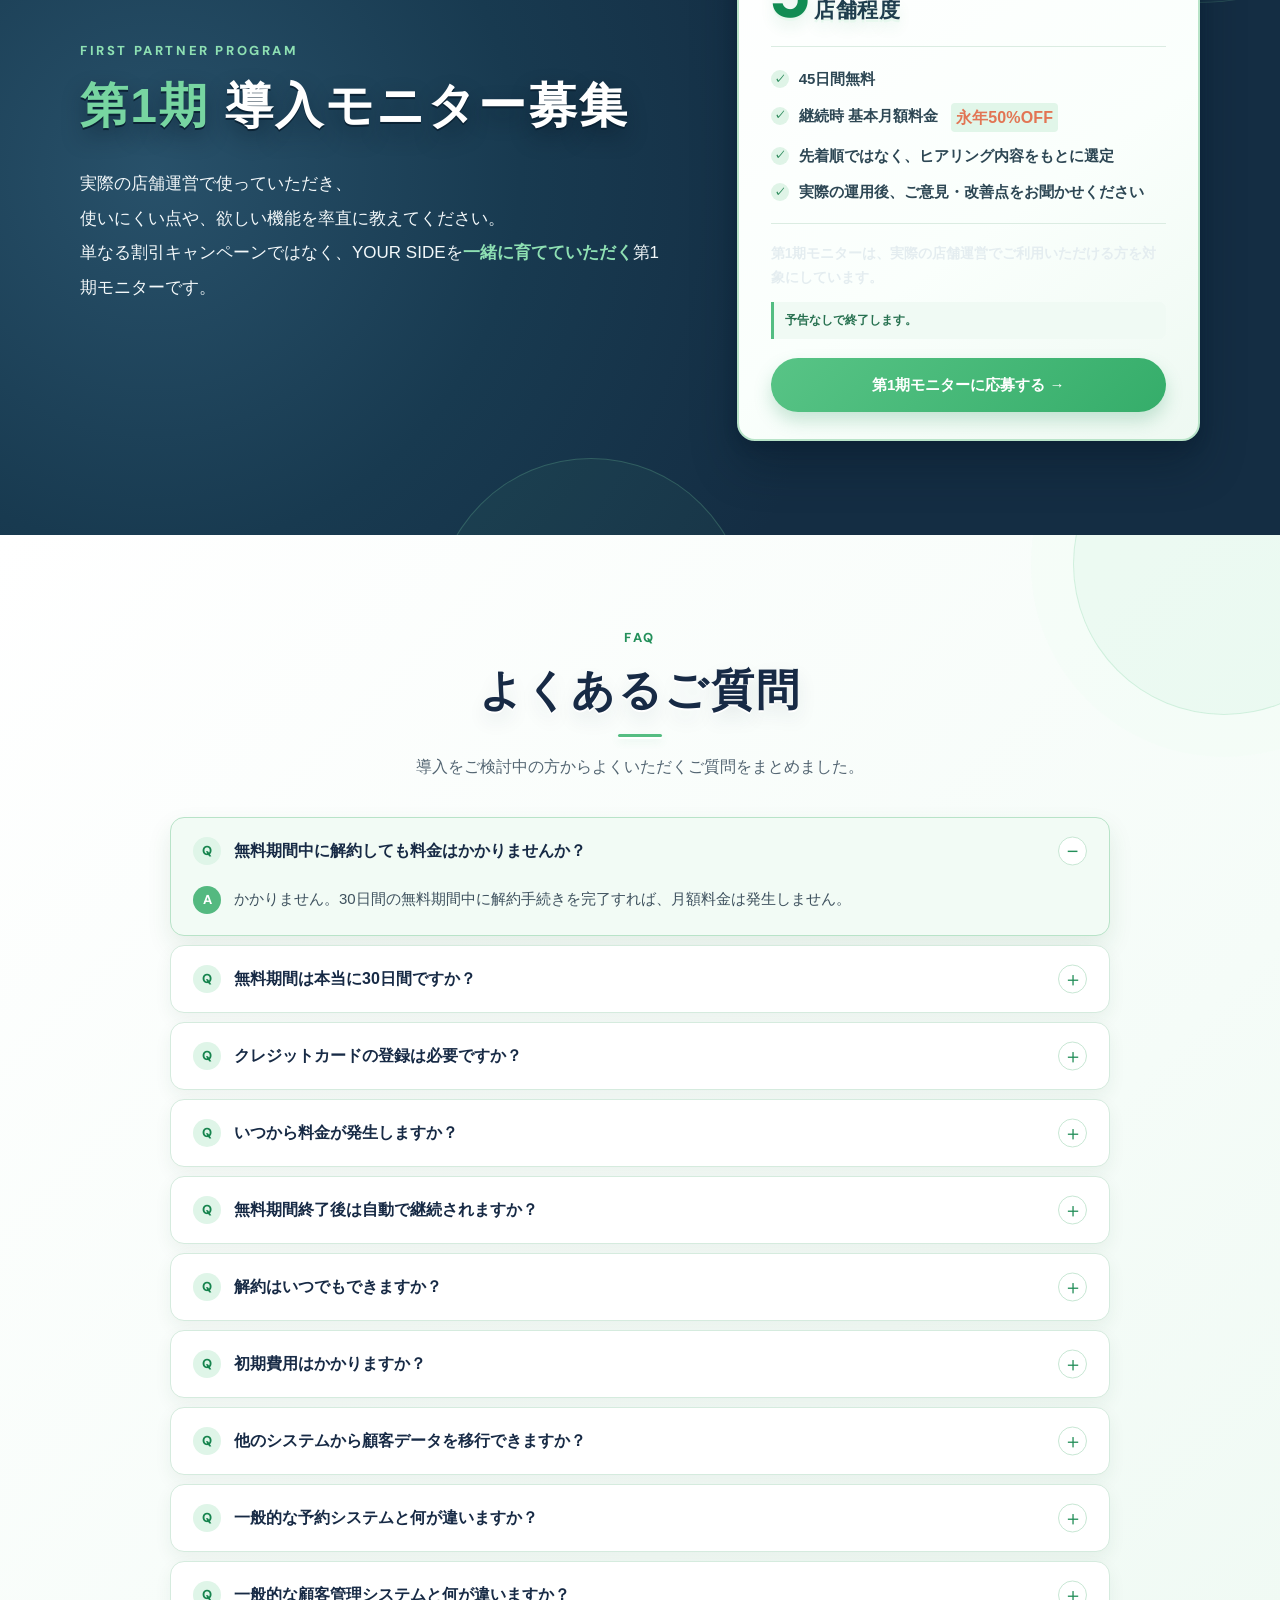
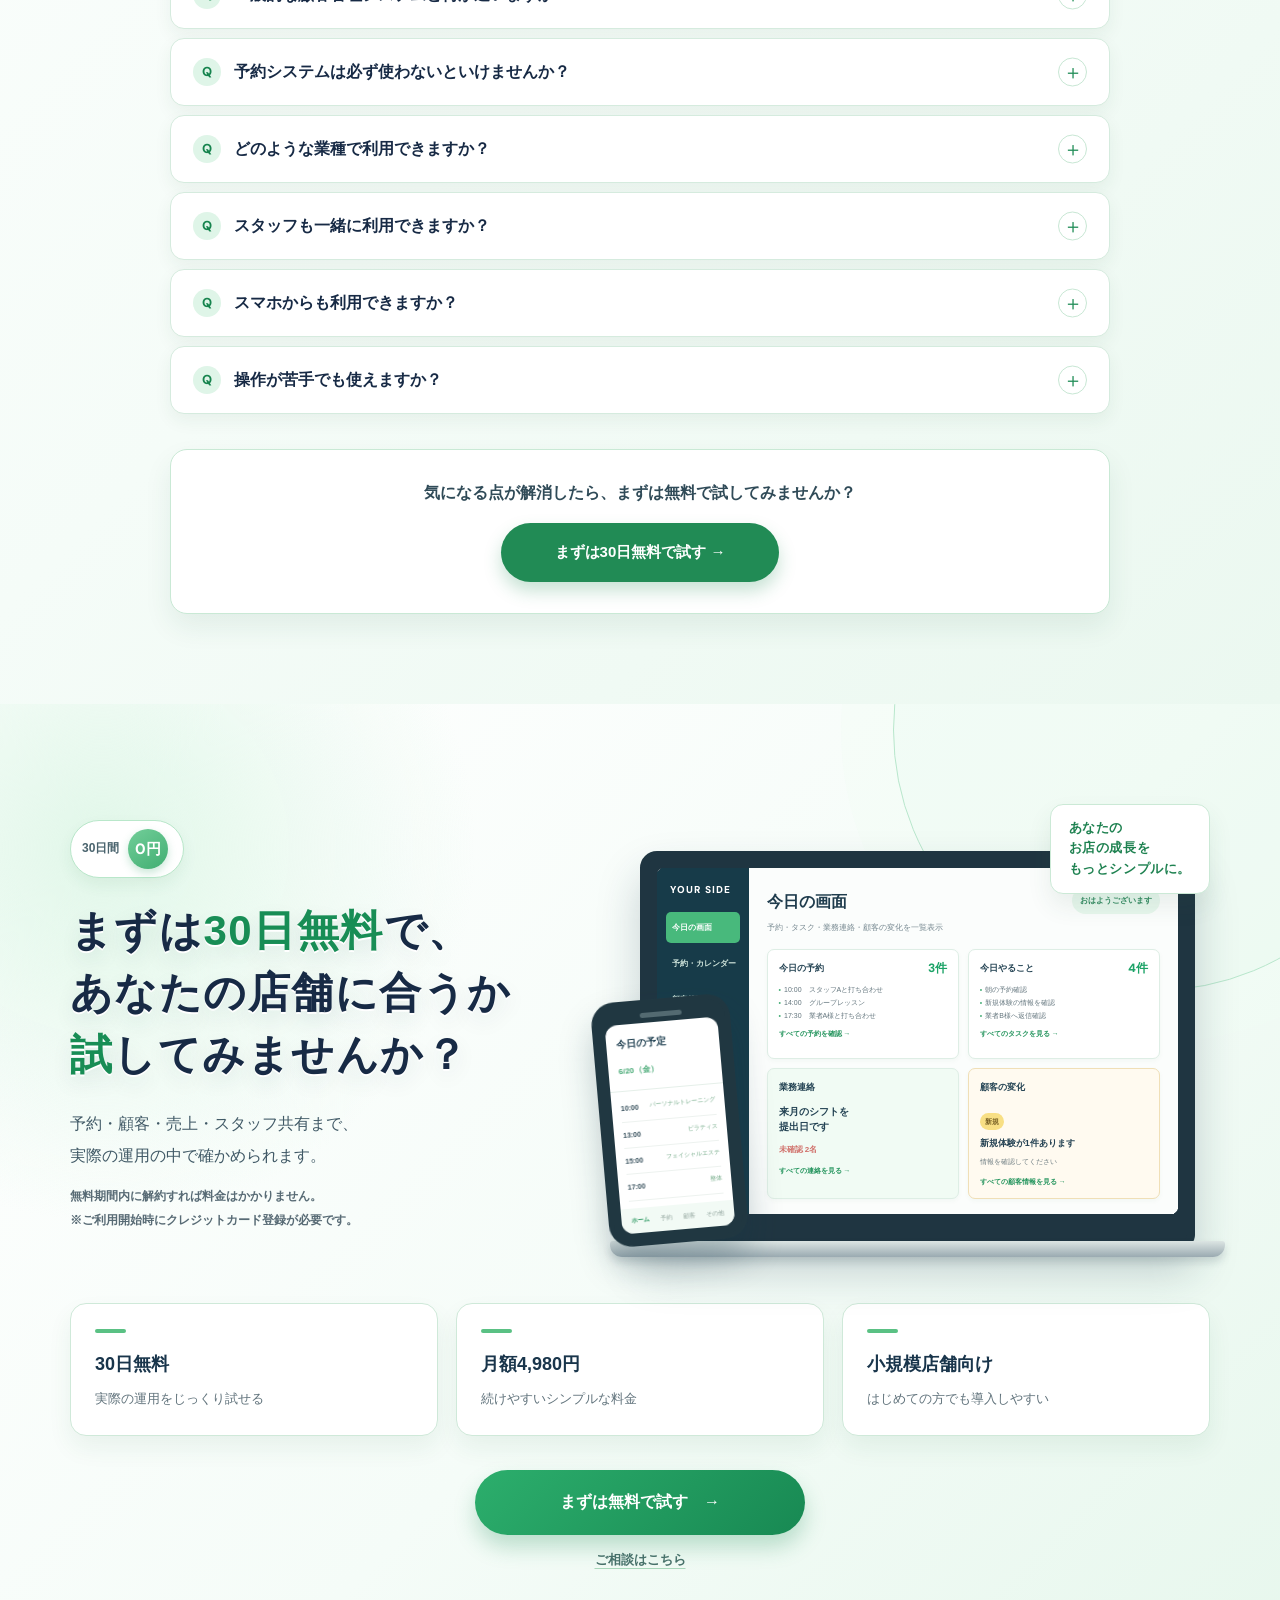
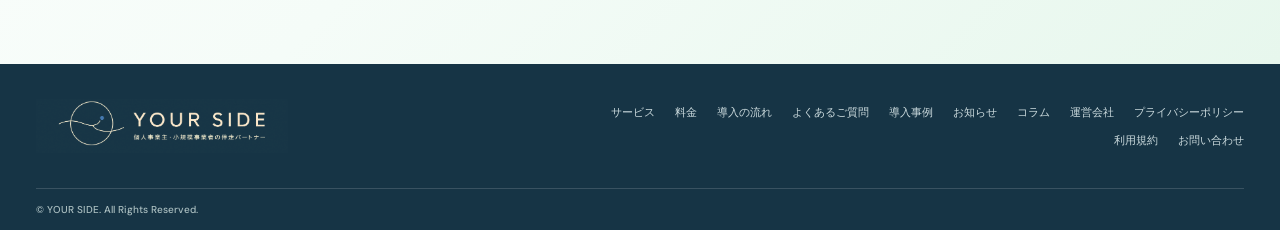
==== commit 758da2a1: "Mobile final + legal pages" ====
--- a/index.html
+++ b/index.html
@@ -1,27 +1,27 @@
 <!doctype html>
-<html lang="ja"><head><meta charset="UTF-8"><meta name="viewport" content="width=device-width,initial-scale=1.0"><meta name="description" content="YOUR SIDEは予約・顧客・売上・スタッフ共有・店舗タスクをひとつにつなぐ、小規模店舗のための運営プラットフォームです。"><title>YOUR SIDE | 店舗運営を、もっと本業に使える時間へ</title><link rel="preconnect" href="https://fonts.googleapis.com"><link rel="preconnect" href="https://fonts.gstatic.com" crossorigin><link href="https://fonts.googleapis.com/css2?family=DM+Sans:wght@500;600;700&family=Noto+Sans+JP:wght@400;500;600;700;800&display=swap" rel="stylesheet"><link rel="stylesheet" href="style.css"></head>
+<html lang="ja"><head><meta charset="UTF-8"><meta name="viewport" content="width=device-width,initial-scale=1.0"><meta name="description" content="YOUR SIDEは予約・顧客・売上・スタッフ共有・店舗タスクをひとつにつなぐ、小規模店舗のための運営プラットフォームです。"><title>YOUR SIDE | 店舗運営を、もっと本業に使える時間へ</title><link rel="preconnect" href="https://fonts.googleapis.com"><link rel="preconnect" href="https://fonts.gstatic.com" crossorigin><link href="https://fonts.googleapis.com/css2?family=DM+Sans:wght@500;600;700;800&display=swap" rel="stylesheet"><link rel="stylesheet" href="style.css?v=20260913-mobile-preflight"></head>
 <body><header class="site-header"><a class="logo official-logo" href="#top" aria-label="YOUR SIDE トップへ"><img src="assets/yourside-official-logo.png" alt="YOUR SIDE　個人事業主・小規模事業者の伴走パートナー"></a><nav aria-label="ページ内ナビゲーション"><a href="#features">できること</a><a href="#practical-knowhow">選ばれる理由</a><a href="#screens">画面紹介</a><a href="#price">料金</a><a href="#faq">よくある質問</a></nav><div class="header-actions"><a class="login-link" href="#screens">ログイン</a><a class="button small" href="#trial">無料で試す →</a></div></header>
 <main>
-<section class="hero" id="top"><div class="hero-inner"><div class="hero-copy"><p class="kicker">小規模店舗のための運営プラットフォーム</p><h1>店舗運営にかかる時間を減らし、<br><span>本業に集中できる</span>環境をつくります。</h1><p class="lead">予約・顧客・売上・スタッフ共有・店舗タスクまでひとつにつなぎ、<br>今日やることまで見える店舗運営へ。</p><div class="buttons"><a class="button" href="#trial">まずは無料で試す →</a><a class="outline" href="#screens">ログイン</a></div><ul class="reassurance"><li>30日間無料</li><li>いつでも解約OK</li><li>無理な営業なし</li></ul></div><div class="hero-visual hero-reference-visual" aria-label="YOUR SIDEを使うフィットネストレーナー、サロンスタッフ、整体師とPC・スマホ画面"><img src="assets/yourside-top-reference.png" alt="フィットネストレーナー、サロンスタッフ、整体師とYOUR SIDEのPC・スマホ画面"></div></div></section>
-<section class="section issue"><div class="container center narrow"><p class="eyebrow">STORE MANAGEMENT</p><h2>店舗運営のツール、<br>あちこちに散らばっていませんか？</h2><p class="section-lead">予約、顧客情報、予定、売上、スタッフ連絡。<br>別々のツールを行き来することが、毎日の負担になっていませんか？</p></div><div class="tool-map container"><div class="tool one"><span class="tool-icon" aria-hidden="true">▣</span><b>予約は<br>予約システム</b></div><div class="tool two"><span class="tool-icon" aria-hidden="true">▤</span><b>顧客情報は<br>Excel</b></div><div class="tool three"><span class="tool-icon" aria-hidden="true">◷</span><b>予定は<br>カレンダーアプリ</b></div><div class="tool four"><span class="tool-icon" aria-hidden="true">¥</span><b>売上は別の<br>管理画面</b></div><div class="tool five"><span class="tool-icon" aria-hidden="true">●</span><b>業務連絡は<br>LINE</b></div></div><p class="issue-note">ひとつでも当てはまるなら、毎日の「確認・転記・探す時間」が増えているかもしれません。</p></section>
+<section class="hero" id="top"><div class="hero-inner"><div class="hero-copy"><p class="kicker">小規模店舗のための運営プラットフォーム</p><h1><span class="hero-first-line">店舗運営にかかる時間を減らし、</span><br class="hero-desktop-break"><span>本業に集中できる</span><span class="hero-mobile-continue">環境を</span><br class="hero-mobile-break"><span class="hero-mobile-end">つくります。</span></h1><p class="lead">予約・顧客・売上・スタッフ共有・店舗タスクまでひとつにつなぎ、<br>今日やることまで見える店舗運営へ。</p><div class="buttons"><a class="button" href="#trial">まずは無料で試す →</a><a class="outline" href="#screens">ログイン</a></div><ul class="reassurance"><li>30日間無料</li><li>いつでも解約OK</li><li>無理な営業なし</li></ul></div><div class="hero-visual hero-reference-visual" aria-label="YOUR SIDEを使うフィットネストレーナー、サロンスタッフ、整体師とPC・スマホ画面"><img src="assets/yourside-top-reference.png" alt="フィットネストレーナー、サロンスタッフ、整体師とYOUR SIDEのPC・スマホ画面"></div></div></section>
+<section class="section issue"><div class="container center narrow"><p class="eyebrow">STORE MANAGEMENT</p><h2><span class="issue-title-line-one">店舗運営のツール、</span><br><span class="issue-title-line-two">あちこちに散らばって</span><br class="issue-mobile-break"><span class="issue-title-line-three">いませんか？</span></h2><p class="section-lead"><span>予約、顧客情報、予定、売上、スタッフ連絡。</span><br><span>別々のツールを行き来することが、</span><span>毎日の負担になっていませんか？</span></p></div><div class="tool-map container"><div class="tool one"><span class="tool-icon" aria-hidden="true">▣</span><b>予約は<br>予約システム</b></div><div class="tool two"><span class="tool-icon" aria-hidden="true">▤</span><b>顧客情報は<br>Excel</b></div><div class="tool three"><span class="tool-icon" aria-hidden="true">◷</span><b>予定は<br>カレンダーアプリ</b></div><div class="tool four"><span class="tool-icon" aria-hidden="true">¥</span><b>売上は別の<br>管理画面</b></div><div class="tool five"><span class="tool-icon" aria-hidden="true">●</span><b>業務連絡は<br>LINE</b></div></div><p class="issue-note"><span>ひとつでも当てはまるなら、</span><span>毎日の「確認・転記・探す時間」が</span><span>増えているかもしれません。</span></p></section>
 <section class="section practical-knowhow" id="practical-knowhow" aria-labelledby="practical-knowhow-title">
 <div class="container practical-knowhow-inner">
 <div class="practical-knowhow-copy">
-<h2 id="practical-knowhow-title"><strong>20年以上の現場実績が</strong>、<br>この仕組みの土台です。</h2>
+<h2 id="practical-knowhow-title"><strong>20年以上の現場実績が</strong>、<br><span class="practical-title-end">この仕組みの土台です。</span></h2>
 <div class="practical-knowhow-body">
-<p>YOUR SIDEは、ただエンジニアだけの発想で作ったツールではありません。</p>
+<p>YOUR SIDEは、ただエンジニアだけの発想で作った<span class="keep-word">ツール</span>ではありません。</p>
 <p>20年以上、実際に店舗を運営してきた中で積み重ねた現場のノウハウと、<br>ひとりで現場も事務も抱えながら走り続ける小規模事業者の声をもとに、<br>本当に使いやすく、現場とバックオフィスの両方がラクになるよう設計しました。</p>
 </div>
-<p class="practical-knowhow-emphasis">現場で続けてきた経験があるからこそ、<br>「必要な機能」と「使い続けられる形」にこだわっています。</p>
+<p class="practical-knowhow-emphasis">現場で続けてきた経験があるからこそ、<br><span class="keep-word">「必要な機能」</span>と<span class="keep-word">「使い続けられる形」</span>に<span class="keep-word">こだわっています。</span></p>
 </div>
 <figure class="practical-knowhow-media">
 <img src="assets/practical-knowhow-owner.png" alt="店舗でタブレットを使う小規模店舗のオーナー">
 </figure>
 </div>
 </section>
-<section class="section story"><div class="container split"><div><h2>20年以上、店舗を運営してきて<br>何度も感じたこと。</h2><p>便利なツールは増えました。<br>それでも、予約・顧客・スタッフ共有・数字・日々のタスクを<br>別々に管理していては、現場はラクになりません。</p><p class="emphasis">店舗は、目の前の仕事だけ頑張っていても安定しません。</p><p>接客、顧客管理、スタッフ共有、数字、日々のタスク。<br>これらを止めずに回す仕組みが必要だと実感しています。</p></div><div class="connection"><header><b>毎日の業務を、つながる仕組みに</b><small>YOUR SIDE</small></header><div class="connection-nodes"><span><i class="node-icon" aria-hidden="true"><svg viewBox="0 0 24 24"><rect x="4" y="5" width="16" height="15" rx="2"/><path d="M8 3v4M16 3v4M4 10h16M8 14h3M8 17h6"/></svg></i><b>予約</b></span><span><i class="node-icon" aria-hidden="true"><svg viewBox="0 0 24 24"><circle cx="12" cy="8" r="3"/><path d="M5.5 20c.7-3.8 3-5.7 6.5-5.7s5.8 1.9 6.5 5.7"/></svg></i><b>顧客</b></span><span><i class="node-icon" aria-hidden="true"><svg viewBox="0 0 24 24"><circle cx="9" cy="8" r="2.6"/><circle cx="16.5" cy="9.5" r="2.1"/><path d="M3.8 20c.6-3.5 2.5-5.3 5.2-5.3s4.6 1.8 5.2 5.3M14 15.3c2.7-.4 4.8 1.2 5.5 4.7"/></svg></i><b>スタッフ</b></span><span><i class="node-icon" aria-hidden="true"><svg viewBox="0 0 24 24"><path d="M4 19V5M4 19h16M7 16l3.2-3.2 2.7 2.1L19 8"/><path d="M15 8h4v4"/></svg></i><b>売上</b></span><span><i class="node-icon" aria-hidden="true"><svg viewBox="0 0 24 24"><rect x="5" y="4" width="14" height="17" rx="2"/><path d="M9 4V2M15 4V2M8 11l2 2 4-4M8 17h8"/></svg></i><b>タスク</b></span></div><b>今日やることまで見える</b></div></div></section>
+<section class="section story"><div class="container split"><div><h2><span>20年以上、店舗を</span><br class="story-mobile-break"><span>運営してきて</span><br class="story-desktop-break"><span>何度も</span><br class="story-mobile-break"><span>感じたこと。</span></h2><p>便利な<span class="keep-word">ツール</span>は増えました。<br>それでも、予約・顧客・スタッフ共有・数字・<span class="keep-word">日々のタスクを</span><br>別々に管理していては、現場はラクになりません。</p><p class="emphasis">店舗は、目の前の仕事だけ頑張っていても安定しません。</p><p>接客、顧客管理、スタッフ共有、数字、<span class="keep-word">日々のタスク。</span><br>これらを止めずに回す仕組みが必要だと<span class="keep-word">実感しています。</span></p></div><div class="connection"><header><b>毎日の業務を、つながる仕組みに</b><small>YOUR SIDE</small></header><div class="connection-nodes"><span><i class="node-icon" aria-hidden="true"><svg viewBox="0 0 24 24"><rect x="4" y="5" width="16" height="15" rx="2"/><path d="M8 3v4M16 3v4M4 10h16M8 14h3M8 17h6"/></svg></i><b>予約</b></span><span><i class="node-icon" aria-hidden="true"><svg viewBox="0 0 24 24"><circle cx="12" cy="8" r="3"/><path d="M5.5 20c.7-3.8 3-5.7 6.5-5.7s5.8 1.9 6.5 5.7"/></svg></i><b>顧客</b></span><span><i class="node-icon" aria-hidden="true"><svg viewBox="0 0 24 24"><circle cx="9" cy="8" r="2.6"/><circle cx="16.5" cy="9.5" r="2.1"/><path d="M3.8 20c.6-3.5 2.5-5.3 5.2-5.3s4.6 1.8 5.2 5.3M14 15.3c2.7-.4 4.8 1.2 5.5 4.7"/></svg></i><b>スタッフ</b></span><span><i class="node-icon" aria-hidden="true"><svg viewBox="0 0 24 24"><path d="M4 19V5M4 19h16M7 16l3.2-3.2 2.7 2.1L19 8"/><path d="M15 8h4v4"/></svg></i><b>売上</b></span><span><i class="node-icon" aria-hidden="true"><svg viewBox="0 0 24 24"><rect x="5" y="4" width="14" height="17" rx="2"/><path d="M9 4V2M15 4V2M8 11l2 2 4-4M8 17h8"/></svg></i><b>タスク</b></span></div><b>今日やることまで見える</b></div></div></section>
 <section class="section changes" id="features"><div class="container"><div class="center"><p class="eyebrow">BEFORE <span class="change-arrow" aria-hidden="true">→</span> AFTER</p><h2>導入すると、店舗運営はこう変わります。</h2></div><div class="change-grid"><article><small>01</small><h3>予約管理がスムーズに</h3><p><i>BEFORE</i>予約が複数ツールに分散</p><p><i>AFTER</i>予約をひとつにまとめ、空き状況も一目で分かる</p></article><article><small>02</small><h3>顧客対応がもっと丁寧に</h3><p><i>BEFORE</i>必要な情報を探すところから</p><p><i>AFTER</i>顧客情報・来店履歴が見え、対応やフォローがしやすくなる</p></article><article><small>03</small><h3>スタッフ間の連携が簡単に</h3><p><i>BEFORE</i>確認漏れや言った・言わないが発生</p><p><i>AFTER</i>タスク・連絡・確認状況を共有し、言った・言わないを減らす</p></article><article><small>04</small><h3>数字が見えて次の一手が早くなる</h3><p><i>BEFORE</i>月末になってから数字を確認</p><p><i>AFTER</i>数字と月末着地を見ながら、次の一手を早めに考えられる</p></article></div></div></section>
-<section class="section effects"><div class="container split"><div><p class="eyebrow">WHAT YOU GAIN</p><h2><span>毎日の小さな負担を減らして、</span><br><span>本業に向き合う時間へ。</span></h2></div><div class="effect-list"><article><b>01</b><div><h3>確認・転記・探す時間を減らす</h3><p>本業に使える時間を、少しずつ増やせます。</p></div></article><article><b>02</b><div><h3>顧客の変化に早く気づける</h3><p>必要なフォローや声かけが、しやすくなります。</p></div></article><article><b>03</b><div><h3>次の行動につなげやすくなる</h3><p>来店状況や再来店の兆しを見ながら判断できます。</p></div></article></div></div></section>
+<section class="section effects"><div class="container split"><div><p class="eyebrow">WHAT YOU GAIN</p><h2><span>毎日の小さな負担を減らして、</span><br><span>本業に向き合う時間へ。</span></h2></div><div class="effect-list"><article><b>01</b><div><h3>確認・転記・探す時間を減らす</h3><p>本業に使える時間を、<span class="effect-nowrap">少しずつ増やせます。</span></p></div></article><article><b>02</b><div><h3>顧客の変化に早く気づける</h3><p>必要なフォローや声かけが、<span class="effect-nowrap">しやすくなります。</span></p></div></article><article><b>03</b><div><h3>次の行動につなげやすくなる</h3><p>来店状況や再来店の兆しを見ながら<span class="effect-nowrap">判断できます。</span></p></div></article></div></div></section>
 <section class="section difference"><div class="container"><div class="heading"><p class="eyebrow">WHY YOUR SIDE</p><h2>単なる予約管理・顧客管理ではありません。</h2><p>現場で本当に使う“<strong>細かい運用</strong>”まで、仕組みに。</p></div><div class="difference-grid"><article><div class="difference-card-top"><span class="difference-icon" aria-hidden="true"><svg viewBox="0 0 24 24"><rect x="3.5" y="5" width="17" height="15" rx="2"/><path d="M7.5 3v4M16.5 3v4M3.5 10h17M7.5 14h9M11 12.5v3M15.5 15.5v3"/></svg></span><p class="difference-label"><b>01</b> CUSTOMIZE</p></div><h3>店舗ごとの予約ルールまで設定</h3><ul><li>グループ予約</li><li>1対1予約</li><li>店舗独自のキャンセル締切</li><li>期限後の案内設定</li></ul></article><article><div class="difference-card-top"><span class="difference-icon" aria-hidden="true"><svg viewBox="0 0 24 24"><circle cx="8.5" cy="8" r="2.7"/><circle cx="16.2" cy="9.5" r="2.1"/><path d="M3.5 20c.6-3.7 2.5-5.6 5-5.6s4.4 1.9 5 5.6M13.5 15.5c2.9-.4 5.1 1.3 5.8 4.5"/></svg></span><p class="difference-label"><b>02</b> SHARE</p></div><h3>誰が確認したかまで分かるスタッフ共有</h3><ul><li>業務連絡</li><li>定例業務</li><li>担当者</li><li>確認済み / 未確認</li></ul></article><article><div class="difference-card-top"><span class="difference-icon" aria-hidden="true"><svg viewBox="0 0 24 24"><circle cx="10" cy="8" r="3"/><path d="M4 20c.7-4 2.8-6 6-6s5.3 2 6 6M17 5.5v4M15 7.5h4"/></svg></span><p class="difference-label"><b>03</b> FOLLOW</p></div><h3>フォローすべきお客様に気づける</h3><ul><li>新規</li><li>体験</li><li>最近来ていない</li><li>フォロー対象</li></ul></article><article><div class="difference-card-top"><span class="difference-icon" aria-hidden="true"><svg viewBox="0 0 24 24"><path d="M4 19V5M4 19h16M7 16l3.5-3.5 2.8 2.1L20 7.5M16 7.5h4v4"/></svg></span><p class="difference-label"><b>04</b> ANALYZE</p></div><h3>次の判断を支える数字が見える</h3><ul><li>自動開催判定</li><li>月末着地予測</li><li>来店状況</li><li>売上分析</li></ul></article></div></div></section>
 <section class="section screens" id="screens"><div class="container"><div class="center"><p class="eyebrow">PRODUCT SCREEN</p><h2>実際の画面で、店舗の<span class="now-accent">今</span>が見える。</h2><div class="screen-pills" aria-label="ひとつの画面で確認できる情報"><span><i aria-hidden="true"><svg viewBox="0 0 24 24"><rect x="4" y="5" width="16" height="15" rx="2"/><path d="M8 3v4M16 3v4M4 10h16M8 14h3M8 17h6"/></svg></i>今日の予約</span><span><i aria-hidden="true"><svg viewBox="0 0 24 24"><rect x="5" y="4" width="14" height="17" rx="2"/><path d="M9 4V2M15 4V2M8 11l2 2 4-4M8 17h8"/></svg></i>やること</span><span><i aria-hidden="true"><svg viewBox="0 0 24 24"><path d="M4 12h4l7-5v10l-7-5H4zM8 17l1.5 3M18 9.5c1 .7 1.5 1.5 1.5 2.5s-.5 1.8-1.5 2.5"/></svg></i>業務連絡</span><span><i aria-hidden="true"><svg viewBox="0 0 24 24"><circle cx="10" cy="8" r="3"/><path d="M4 20c.7-4 2.8-6 6-6s5.3 2 6 6M17 5.5v4M15 7.5h4"/></svg></i>顧客の変化</span></div><p class="section-lead">必要な情報をひとつの画面で確認できます。</p></div><div class="showcase"><nav><button class="active" data-screen="today">今日の画面</button><button data-screen="calendar">予約・カレンダー</button><button data-screen="customers">顧客管理</button><button data-screen="sales">売上・分析</button><button data-screen="staff">スタッフ共有・タスク</button></nav><div id="screen-panel"></div></div></div></section>
 <section class="section industries" aria-labelledby="industries-heading"><style>.industries{position:relative;overflow:hidden;padding:128px 0 122px;background:linear-gradient(180deg,#f7fbf8 0%,#eef8f2 100%)}.industries:before,.industries:after{position:absolute;content:"";border-radius:50%;pointer-events:none}.industries:before{width:540px;height:540px;right:-275px;top:40px;background:#cfeeda4f}.industries:after{width:390px;height:390px;left:-250px;bottom:-200px;background:#d9f2e24f}.industries .container{position:relative;z-index:1}.industries-heading{margin:0 auto 48px}.industries-heading .eyebrow{margin-bottom:12px}.industries-heading h2{display:flex;align-items:center;justify-content:center;gap:15px;margin:0;color:#172a45;font-size:42px;font-weight:850;letter-spacing:.035em;line-height:1.42;text-shadow:0 1px 0 #fff,0 8px 18px #17364d18}.industries-heading h2:before,.industries-heading h2:after{content:"";display:block;width:31px;height:3px;border-radius:99px;background:#51b980;box-shadow:0 2px 0 #fff,0 4px 10px #42a8752b}.industries-heading .section-lead{margin-top:13px;color:#536370;font-size:17px;font-weight:500;letter-spacing:.015em}.industry-card-grid{display:grid;grid-template-columns:repeat(6,minmax(0,1fr));gap:18px}.industry-card{display:flex;min-width:0;min-height:239px;flex-direction:column;align-items:center;overflow:hidden;border:1px solid #cfe8d9;border-radius:17px;background:#fff;box-shadow:0 12px 26px #1d60401a,0 2px 5px #1e5b3b0d;transition:transform .22s ease,box-shadow .22s ease}.industry-card:hover{transform:translateY(-4px);box-shadow:0 18px 34px #1d604029,0 3px 7px #1e5b3b12}.industry-photo{position:relative;width:100%;height:126px;overflow:hidden;background:#e5f1e9}.industry-photo:after{position:absolute;inset:0;content:"";background:linear-gradient(180deg,#102b1810 25%,#0c2b1e26)}.industry-photo img{display:block;width:100%;height:100%;object-fit:cover;transition:transform .3s ease}.industry-card:hover .industry-photo img{transform:scale(1.035)}.industry-icon{position:relative;z-index:1;display:grid;width:42px;height:42px;margin:-21px 0 9px;place-items:center;flex:0 0 auto;border:1px solid #bfe2ce;border-radius:13px;background:linear-gradient(145deg,#f8fffa,#e4f6eb);box-shadow:0 5px 12px #1e69401c;color:#288d61}.industry-icon svg{width:23px;height:23px;fill:none;stroke:currentColor;stroke-linecap:round;stroke-linejoin:round;stroke-width:1.8}.industry-card h3{display:grid;min-height:49px;margin:0 8px 15px;place-items:center;color:#172a45;font-size:14px;font-weight:800;line-height:1.48;letter-spacing:.01em;text-align:center}.industries-note{margin:30px 0 0;color:#6a7b80;font-size:13px;font-weight:600;letter-spacing:.03em;text-align:center}@media(max-width:1100px){.industry-card-grid{grid-template-columns:repeat(4,minmax(0,1fr));gap:16px}}@media(max-width:760px){.industries{padding:78px 0 74px}.industries-heading{margin-bottom:31px}.industries-heading h2{gap:9px;font-size:27px;line-height:1.48}.industries-heading h2:before,.industries-heading h2:after{width:18px;height:2px}.industries-heading .section-lead{margin-top:12px;font-size:14px;line-height:1.9}.industry-card-grid{grid-template-columns:repeat(2,minmax(0,1fr));gap:12px}.industry-card{min-height:202px;border-radius:14px}.industry-photo{height:103px}.industry-icon{width:37px;height:37px;margin-top:-18px;margin-bottom:7px;border-radius:11px}.industry-icon svg{width:20px;height:20px}.industry-card h3{min-height:43px;margin:0 6px 11px;font-size:12px;line-height:1.42}.industries-note{margin-top:23px;font-size:12px}}</style><div class="container"><div class="industries-heading center"><p class="eyebrow">FOR SMALL BUSINESSES</p><h2 id="industries-heading">こんな小規模店舗に向いています。</h2><p class="section-lead">月額制・回数券・都度利用など、店舗ごとの運用に合わせて使えます。</p></div><div class="industry-card-grid"><article class="industry-card"><div class="industry-photo"><img src="https://images.unsplash.com/photo-1534438327276-14e5300c3a48?auto=format&amp;fit=crop&amp;w=720&amp;q=82" alt="明るいジムのダンベルとトレーニング設備" loading="lazy"></div><span class="industry-icon" aria-hidden="true"><svg viewBox="0 0 24 24"><path d="M3 9v6M6 7v10M18 7v10M21 9v6M6 12h12"/></svg></span><h3>フィットネスジム</h3></article><article class="industry-card"><div class="industry-photo"><img src="https://images.unsplash.com/photo-1581009146145-b5ef050c2e1e?auto=format&amp;fit=crop&amp;w=720&amp;q=82" alt="トレーナーがお客様を指導するパーソナルトレーニング" loading="lazy"></div><span class="industry-icon" aria-hidden="true"><svg viewBox="0 0 24 24"><circle cx="12" cy="6" r="2.5"/><path d="M5 20c.8-4.2 3.1-6.2 7-6.2s6.2 2 7 6.2M16 10l3 2.5"/></svg></span><h3>パーソナルトレーニング</h3></article><article class="industry-card"><div class="industry-photo"><img src="https://images.unsplash.com/photo-1717500252573-d31d4bf5ddf1?auto=format&amp;fit=crop&amp;w=720&amp;q=82" alt="リフォーマーを使用する女性のピラティス" loading="lazy"></div><span class="industry-icon" aria-hidden="true"><svg viewBox="0 0 24 24"><path d="M3 17h18M5 17l2-9h10l2 9M9 8V5h6v3M8 13h8"/></svg></span><h3>ピラティス</h3></article><article class="industry-card"><div class="industry-photo"><img src="https://images.unsplash.com/photo-1544161515-4ab6ce6db874?auto=format&amp;fit=crop&amp;w=720&amp;q=82" alt="施術者がお客様の身体を整える整体施術" loading="lazy"></div><span class="industry-icon" aria-hidden="true"><svg viewBox="0 0 24 24"><path d="M4 19c1.5-3.8 3.7-5.7 6.4-5.7 1.8 0 2.4.8 3.7.8 1.6 0 2.3-1.1 3.4-1.1 1.3 0 2.1 1 2.1 2.4 0 1.8-1.1 3.5-3 4.6H4Z"/><path d="M10 13V7c0-1 .7-1.8 1.6-1.8.8 0 1.4.6 1.4 1.5v5.5M13 12V8.3c0-.8.6-1.4 1.3-1.4.7 0 1.2.6 1.2 1.4V12"/></svg></span><h3>整体・施術サロン</h3></article><article class="industry-card"><div class="industry-photo"><img src="https://images.unsplash.com/photo-1570172619644-dfd03ed5d881?auto=format&amp;fit=crop&amp;w=720&amp;q=82" alt="清潔感のあるフェイシャルエステ施術" loading="lazy"></div><span class="industry-icon" aria-hidden="true"><svg viewBox="0 0 24 24"><path d="m12 3 .9 3.1L16 7l-3.1.9L12 11l-.9-3.1L8 7l3.1-.9L12 3ZM18.5 13l.5 1.7 1.7.5-1.7.5-.5 1.7-.5-1.7-1.7-.5 1.7-.5.5-1.7ZM6 14l.7 2.3L9 17l-2.3.7L6 20l-.7-2.3L3 17l2.3-.7L6 14Z"/></svg></span><h3>エステ</h3></article><article class="industry-card"><div class="industry-photo"><img src="https://images.unsplash.com/photo-1604654894610-df63bc536371?auto=format&amp;fit=crop&amp;w=720&amp;q=82" alt="整えられた手元へのネイル施術" loading="lazy"></div><span class="industry-icon" aria-hidden="true"><svg viewBox="0 0 24 24"><path d="M5 18c0-3.3 1.8-5.4 4.3-5.4 1.1 0 1.9.4 2.8.4.8 0 1.4-.4 2.3-.4 2.7 0 4.6 2.1 4.6 5.4H5Z"/><path d="M8 12V7.3c0-.8.6-1.4 1.3-1.4.8 0 1.3.6 1.3 1.4V11M10.6 11V6.2c0-.8.6-1.4 1.3-1.4.8 0 1.3.6 1.3 1.4V11M13.2 11V7c0-.8.6-1.4 1.3-1.4.8 0 1.3.6 1.3 1.4v4"/></svg></span><h3>ネイル</h3></article><article class="industry-card"><div class="industry-photo"><img src="https://images.unsplash.com/photo-1560066984-138dadb4c035?auto=format&amp;fit=crop&amp;w=720&amp;q=82" alt="明るく清潔感のある美容室の店内" loading="lazy"></div><span class="industry-icon" aria-hidden="true"><svg viewBox="0 0 24 24"><circle cx="7" cy="7" r="2.5"/><circle cx="17" cy="17" r="2.5"/><path d="m8.8 8.8 6.4 6.4M8.8 15.2l6.4-6.4"/></svg></span><h3>美容室・美容サロン</h3></article><article class="industry-card"><div class="industry-photo"><img src="https://images.unsplash.com/photo-1524178232363-1fb2b075b655?auto=format&amp;fit=crop&amp;w=720&amp;q=82" alt="学びの時間を過ごすスクール・習い事の教室" loading="lazy"></div><span class="industry-icon" aria-hidden="true"><svg viewBox="0 0 24 24"><path d="M4 6.5 12 3l8 3.5-8 3.5-8-3.5ZM7 9.5v5.2c2.8 1.7 7.2 1.7 10 0V9.5M20 7v5"/></svg></span><h3>スクール・習い事</h3></article><article class="industry-card"><div class="industry-photo"><img src="https://images.unsplash.com/photo-1558788353-f76d92427f16?auto=format&amp;fit=crop&amp;w=720&amp;q=82" alt="犬を中心にしたペットサービスのイメージ" loading="lazy"></div><span class="industry-icon" aria-hidden="true"><svg viewBox="0 0 24 24"><circle cx="7.2" cy="8.1" r="2"/><circle cx="12" cy="5.8" r="2"/><circle cx="16.8" cy="8.1" r="2"/><path d="M12 11.2c-3 0-5.2 2.4-5.2 4.9 0 1.9 1.2 3 2.7 3 1 0 1.6-.5 2.5-.5.9 0 1.5.5 2.5.5 1.5 0 2.7-1.1 2.7-3 0-2.5-2.2-4.9-5.2-4.9Z"/></svg></span><h3>ペット事業</h3></article><article class="industry-card"><div class="industry-photo"><img src="https://images.unsplash.com/photo-1516035069371-29a1b244cc32?auto=format&amp;fit=crop&amp;w=720&amp;q=82" alt="カメラと照明があるフォトスタジオ" loading="lazy"></div><span class="industry-icon" aria-hidden="true"><svg viewBox="0 0 24 24"><path d="M4 8h4l1.4-2h5.2L16 8h4v11H4V8Z"/><circle cx="12" cy="13.5" r="3.2"/></svg></span><h3>フォトスタジオ</h3></article><article class="industry-card"><div class="industry-photo"><img src="https://images.unsplash.com/photo-1497366754035-f200968a6e72?auto=format&amp;fit=crop&amp;w=720&amp;q=82" alt="ダンスやヨガや会議にも使える明るい多目的スペース" loading="lazy"></div><span class="industry-icon" aria-hidden="true"><svg viewBox="0 0 24 24"><path d="M4 20V6l8-3 8 3v14M8 20v-5h8v5M8 9h1M15 9h1M8 12h1M15 12h1"/></svg></span><h3>レンタルスタジオ・<br>スペース</h3></article><article class="industry-card"><div class="industry-photo"><img src="https://images.unsplash.com/photo-1556911220-e15b29be8c8f?auto=format&amp;fit=crop&amp;w=720&amp;q=82" alt="明るいキッチンで料理をする料理教室" loading="lazy"></div><span class="industry-icon" aria-hidden="true"><svg viewBox="0 0 24 24"><path d="M4 10h16v7.5A2.5 2.5 0 0 1 17.5 20h-11A2.5 2.5 0 0 1 4 17.5V10ZM8 10V7h8v3M7 14h10"/><path d="M19 5h1.5"/></svg></span><h3>料理教室</h3></article></div><p class="industries-note">会員制・月額制の小規模店舗にも。</p></div></section>
@@ -175,9 +175,9 @@
 <div class="monitor-copy">
 <p class="eyebrow">FIRST PARTNER PROGRAM</p>
 <h2>
-<span>第1期</span> 導入モニター募集</h2>
+<span>第1期</span><span class="monitor-title-mid"> 導入</span><span class="monitor-title-end">モニター募集</span></h2>
 <p>実際の店舗運営で使っていただき、<br>使いにくい点や、欲しい機能を率直に教えてください。</p>
-<p>単なる割引キャンペーンではなく、YOUR SIDEを<strong>一緒に育てていただく</strong>第1期モニターです。</p>
+<p>単なる割引キャンペーンではなく、<span class="monitor-brand">YOUR SIDE</span>を<strong>一緒に育てていただく</strong>第1期モニターです。</p>
 </div>
 <article class="monitor-card">
 <p class="monitor-card-kicker">第1期モニター</p>
@@ -350,8 +350,8 @@
 <a href="#" aria-disabled="true" tabindex="-1">お知らせ</a>
 <a href="#" aria-disabled="true" tabindex="-1">コラム</a>
 <a href="#" aria-disabled="true" tabindex="-1">運営会社</a>
-<a href="#" aria-disabled="true" tabindex="-1">プライバシーポリシー</a>
-<a href="#" aria-disabled="true" tabindex="-1">利用規約</a>
+<a href="privacy.html">プライバシーポリシー</a>
+<a href="terms.html">利用規約</a>
 <a href="mailto:info@example.com">お問い合わせ</a>
 </div>
 </div>
--- a/style.css
+++ b/style.css
@@ -6,7 +6,7 @@
 .official-logo{width:252px;height:54px;overflow:hidden;align-items:center}
 .official-logo img{display:block;width:100%;height:100%;max-width:none;object-fit:cover;object-position:center}
 .hero{background:#fff}
-.hero h1 span{color:#008650}
+.hero h1>span:not(.hero-first-line):not(.hero-mobile-continue):not(.hero-mobile-end){color:#008650}
 .hero-reference-visual{display:block;overflow:hidden;align-self:end;justify-self:stretch;height:540px}
 .hero-reference-visual img{position:absolute;display:block;max-width:none;width:820px;height:auto;left:-260px;top:-148px;clip-path:inset(0 0 0 410px)}
 
@@ -41,6 +41,7 @@
 /* Section 02 only */
 .issue{padding-bottom:94px}.issue .tool-map{height:auto;min-height:0;margin-top:30px;background:none;display:grid;grid-template-columns:repeat(5,1fr);gap:18px;position:relative}.issue .tool{position:static;width:auto;min-height:164px;padding:24px 18px;display:flex;flex-direction:column;justify-content:center;align-items:center;gap:14px;text-align:center;border:1px solid #dce9e1;border-radius:14px;box-shadow:0 10px 22px #47604f12;color:var(--navy);font-size:14px;line-height:1.65}.issue .tool:first-letter{display:grid;place-items:center;width:48px;height:48px;border-radius:12px;background:#e6f7ed;color:#26955f;font-size:25px}.issue .tool b{font-weight:700}.issue-note{margin:22px auto 0;width:min(100% - 64px,1000px);text-align:center;color:#536b60;font-size:13px}.issue-note:before{content:"";display:inline-block;width:22px;height:1px;background:#5abb86;vertical-align:middle;margin:0 9px 3px 0}@media(max-width:760px){.issue .tool-map{grid-template-columns:repeat(2,1fr);gap:10px}.issue .tool{min-height:126px;padding:16px 8px;font-size:12px}.issue .tool:first-letter{width:36px;height:36px;font-size:20px}.issue .tool:last-child{grid-column:span 2}.issue-note{font-size:11px;width:calc(100% - 36px)}}
 /* Section 02 icon element refinement */
+.issue-mobile-break{display:none}
 .issue .tool:first-letter{display:initial;width:auto;height:auto;border-radius:0;background:transparent;color:inherit;font-size:inherit}.issue .tool-icon{display:grid;place-items:center;width:48px;height:48px;border-radius:12px;background:#e6f7ed;color:#26955f;font-size:25px;line-height:1}@media(max-width:760px){.issue .tool-icon{width:36px;height:36px;font-size:20px}}
 /* Section 02: larger icon-card copy */
 .issue .tool{gap:19px}.issue .tool-icon{width:50px;height:50px;font-size:26px}.issue .tool b{padding:0 8px;color:var(--navy);font-size:19px;line-height:1.55;font-weight:800;letter-spacing:.01em}@media(max-width:760px){.issue .tool{gap:13px}.issue .tool b{font-size:16px}.issue .tool-icon{width:40px;height:40px;font-size:21px}}
@@ -184,3 +185,206 @@
 
 #practical-knowhow{scroll-margin-top:96px}
 footer a[aria-disabled="true"]{pointer-events:none;cursor:default}
+.hero-mobile-break{display:none}
+.story-mobile-break{display:none}
+.monitor-copy h2 .monitor-title-mid,.monitor-copy h2 .monitor-title-end{color:#fff}
+
+/* Mobile completion pass — confined to the phone layout so the approved PC view is unchanged. */
+@media (max-width:760px){
+  html{scroll-padding-top:76px}
+  body{min-width:0;overflow-x:hidden}
+  img,svg{max-width:100%}
+  .container,.hero-inner{width:calc(100% - 36px)}
+  .section{padding:76px 0}
+  .section h2{font-size:27px;line-height:1.5;letter-spacing:.015em}
+  .section-lead{font-size:14px;line-height:1.9}
+
+  /* Header: retain the formal logo and the primary conversion path without compressing desktop nav. */
+  .site-header{height:66px;padding:0 24px;display:grid;grid-template-columns:minmax(0,1fr) auto;justify-content:initial;gap:12px}
+  .site-header .official-logo{width:144px;height:34px;flex:0 1 144px}
+  .site-header .header-actions{display:flex;margin-left:0;min-width:0;flex:0 0 auto}
+  .site-header .button.small{min-height:40px;padding:9px 13px;font-size:11px;white-space:nowrap}
+
+  /* Hero */
+  .hero-inner{padding:38px 0 36px}
+  .kicker{margin-bottom:12px;font-size:11px;line-height:1.65}
+  .hero h1{font-size:clamp(22.5px,6vw,24px);line-height:1.52;letter-spacing:.005em}
+  .hero .hero-desktop-break{display:none}
+  .hero .hero-mobile-break{display:block}
+  .hero .hero-first-line,.hero .hero-mobile-end{display:block;white-space:nowrap}
+  .hero .hero-mobile-continue{white-space:nowrap}
+  .hero .lead{width:100%;max-width:100%;margin:18px 0 22px;font-size:14px;line-height:1.9;overflow-wrap:anywhere}
+  .hero .buttons{display:grid;grid-template-columns:minmax(0,1fr) minmax(0,.62fr);gap:10px;width:100%}
+  .hero .buttons .button,.hero .buttons .outline{width:100%;min-width:0;min-height:50px;padding:12px 10px;font-size:14px;white-space:nowrap}
+  .hero .reassurance{justify-content:flex-start;gap:clamp(8px,3vw,13px);margin-top:15px;font-size:clamp(10px,2.8vw,11px);white-space:nowrap}
+  .hero-visual{height:304px;margin-top:20px}
+  .hero-reference-visual img{width:486px;left:-217px;top:-83px;clip-path:inset(0 0 0 253px)}
+
+  /* Store-management cards: replace the desktop map with a readable, non-overlapping grid. */
+  .issue .tool-map{display:grid;grid-template-columns:repeat(2,minmax(0,1fr));gap:10px;width:100%;height:auto;margin-top:33px;padding:0;background:none;transform:none}
+  .issue .tool{position:relative;inset:auto!important;width:auto;min-height:88px;padding:13px 11px;border-radius:12px;font-size:12px;line-height:1.55}
+  .issue .tool:nth-child(5){grid-column:1 / -1;width:calc(50% - 5px);justify-self:center}
+  .issue-note{margin-top:22px;font-size:12px;line-height:1.85}
+
+  /* Section 02: preserve natural Japanese phrase breaks without changing the PC layout. */
+  .issue h2{font-size:clamp(24px,6.8vw,27px);line-height:1.48;letter-spacing:0}
+  .issue .issue-mobile-break{display:block}
+  .issue .issue-title-line-one,.issue .issue-title-line-two,.issue .issue-title-line-three{white-space:nowrap}
+  .issue .section-lead{font-size:14px;line-height:1.85;letter-spacing:0}
+  .issue .section-lead br{display:none}
+  .issue .section-lead span{display:block;white-space:nowrap}
+  .issue-note{width:calc(100% - 36px);font-size:12px;line-height:1.85}
+  .issue-note:before{display:none}
+  .issue-note span{display:block;white-space:nowrap}
+
+  /* Story and proof sections */
+  .practical-knowhow{padding:76px 0 56px}
+  .practical-knowhow-copy h2{font-size:29px;line-height:1.48}
+  .practical-knowhow-body{max-width:100%;font-size:14px;line-height:1.95;letter-spacing:0;text-align:left}
+  .practical-knowhow-body .keep-word,.practical-knowhow-emphasis .keep-word,.story .keep-word{white-space:nowrap}
+  .practical-knowhow-media{width:100%;max-width:390px}
+  .story{padding-top:64px}
+  .story .split{gap:30px}
+  .story .split>div:first-child>p:not(.emphasis){text-align:left;letter-spacing:0;overflow-wrap:normal;word-break:normal}
+  .story .story-desktop-break{display:none}
+  .story .story-mobile-break{display:block}
+  .story .connection{padding:20px 15px}
+  .connection-nodes{gap:2px;padding:21px 0 19px}
+  .connection-nodes span{font-size:10px}
+  .emphasis{font-size:17px!important;line-height:1.75}
+
+  /* All explanatory card groups use a comfortable single column on a phone. */
+  .changes{padding-bottom:58px}
+  .changes .change-grid,.difference-grid{grid-template-columns:1fr}
+  .changes .change-grid{gap:13px;margin-top:31px}
+  .changes .change-grid article{padding:20px 18px}
+  .changes .change-grid h3{font-size:18px}
+  .changes .change-grid p{margin:10px 0;padding:10px 12px;font-size:13px;line-height:1.7}
+  .effects>.container{grid-template-columns:minmax(0,1fr);gap:34px}
+  .effects .split>div:first-child h2{font-size:27px;line-height:1.52}
+  .effects .effect-list{width:100%;min-width:0;max-width:100%;gap:12px}
+  .effects .effect-list article{width:100%;min-width:0;grid-template-columns:52px minmax(0,1fr);column-gap:9px;min-height:152px;padding:15px 12px}
+  .effects .effect-list article>div{min-width:0}
+  .effects .effect-list h3{font-size:17px;line-height:1.5}
+  .effects .effect-list p{font-size:14px;line-height:1.7}
+  .effects .effect-nowrap{white-space:nowrap}
+  .effects{padding-bottom:58px}
+  .difference .heading{margin-bottom:30px}
+  .difference .heading h2{font-size:28px;line-height:1.52}
+  .difference-grid{gap:12px}
+  .difference-grid article{min-height:0;padding:20px 18px}
+  .difference-grid h3{min-height:0;margin:16px 0 14px;font-size:17px}
+  .difference-grid ul{font-size:13px}
+  .difference{padding-bottom:58px}
+
+  /* Product screen: the application remains wide and legible without a scrolling nav strip. */
+  .screens .center h2{font-size:28px;line-height:1.52}
+  .screen-pills{gap:7px;margin-bottom:16px}
+  .screen-pills span{padding:7px 10px;font-size:12px}
+  .screens{padding-bottom:60px}
+  .screens .showcase{display:grid;grid-template-columns:minmax(0,1fr);width:100%;min-height:0;margin-top:31px;border-radius:15px;overflow:hidden}
+  .screens .showcase nav{display:grid;grid-template-columns:repeat(2,minmax(0,1fr));width:100%;gap:6px;overflow:visible;padding:10px;border-right:0;border-bottom:1px solid #dcece2}
+  .screens .showcase nav button{min-width:0;margin:0;padding:9px 7px;font-size:11px;line-height:1.4;text-align:center;white-space:normal}
+  .screens .showcase nav button:last-child{grid-column:1 / -1}
+  .screens #screen-panel{width:100%;min-width:0}
+  .screens .screen-copy{padding:20px 15px 0}
+  .screens .screen-copy h3{font-size:20px}
+  .screens .product-demo{width:auto;min-height:0;margin:16px 10px 18px;padding:10px}
+  .dashboard-overview{grid-template-columns:repeat(2,minmax(0,1fr));gap:8px}
+  .dashboard-card{min-width:0;min-height:238px;padding:11px 9px}
+  .dashboard-card-head{align-items:flex-start}
+  .dashboard-card-head p{font-size:11px;line-height:1.45;overflow-wrap:normal;word-break:normal}
+  .dashboard-list{font-size:9px;line-height:1.55;overflow-wrap:normal;word-break:normal}
+  .dashboard-link{font-size:9px}
+
+  /* Industry grid, setup, monitor, FAQ and final CTA */
+  .industries{padding:76px 0 58px!important}
+  .industries-heading h2{font-size:26px!important;line-height:1.5}
+  .industry-card-grid{gap:11px!important}
+  .industries .industry-card{min-height:0!important}
+  .industries .industry-photo{aspect-ratio:1!important}
+  .industries .industry-card h3{display:grid;min-height:48px;align-content:center;font-size:12px}
+  .industries .industry-card:nth-child(11) h3{padding-block:1px;line-height:1.38}
+  .support{padding:76px 0 70px!important}
+  .support-head{margin-bottom:32px!important}
+  .support-head h2{font-size:29px;line-height:1.48}
+  .support-layout{gap:34px!important}
+  .support-devices{min-height:350px!important;padding:38px 5px 0 43px}
+  .support-steps{gap:11px}
+  .support-steps .setup-step{min-height:98px!important;padding:14px 12px}
+  .setup-step h3{font-size:16px}
+  .setup-step p{font-size:12px;line-height:1.65}
+  .support-cta{margin-top:32px!important}
+  .support-cta .button{width:100%;min-width:0;min-height:52px;white-space:nowrap}
+  .monitor{padding:78px 0!important}
+  .monitor>.container{gap:34px!important}
+  .monitor-copy h2{font-size:32px!important;line-height:1.42}
+  .monitor-card{padding:25px 20px 21px!important}
+  .monitor-benefits{gap:10px;font-size:13px!important}
+  .monitor-card .white{min-height:51px;white-space:nowrap}
+  .monitor-copy h2 .monitor-title-mid,.monitor-copy h2 .monitor-title-end{color:#fff}
+  .monitor-copy .monitor-title-end,.monitor-copy .monitor-brand{white-space:nowrap}
+  .monitor .monitor-card-kicker{color:#4f5d6b!important;opacity:1;font-weight:700}
+  .monitor .monitor-card-note{color:#586575!important;opacity:1;font-weight:600}
+  .faq-redesign{padding:76px 0 70px!important}
+  .faq-heading h2{font-size:30px!important}
+  .faq-redesign .faq-list{gap:9px!important}
+  .faq-redesign .faq-list summary{min-height:0;padding:14px 48px 14px 14px;font-size:14px;line-height:1.7;word-break:auto-phrase;overflow-wrap:normal;line-break:strict}
+  /* FAQ回答は、スマホでも語の途中で折り返さず自然な日本語のまとまりで読む。 */
+  .faq-redesign .faq-answer{gap:9px;padding:0 15px 16px 14px;font-size:14px;line-height:1.82}
+  .faq-redesign .faq-answer span{min-width:0;word-break:auto-phrase;overflow-wrap:normal;line-break:strict}
+  .faq-redesign .faq-cta{margin-top:31px!important;padding:24px 17px}
+  .faq-redesign .faq-cta .button{width:100%;min-height:51px;padding-inline:12px;white-space:nowrap}
+  .final-redesign{padding:78px 0 70px!important}
+  .final-copy h2{font-size:30px;line-height:1.48}
+  .final-main-text{font-size:14px;line-height:1.9}
+  .final-device-stage{min-height:270px;padding:35px 2px 0 25px}
+  .final-benefits{margin:34px 0 28px!important}
+  .final-benefit{padding:17px 18px}
+  .final-action .button{min-height:53px;white-space:nowrap}
+  footer .footer-top{padding:31px 0}
+  footer .footer-top .official-logo{width:168px;height:38px}
+  footer .footer-top>div{margin-top:22px;gap:8px 14px}
+  footer .footer-top a{font-size:11px}
+}
+
+@media (max-width:380px){
+  .container,.hero-inner{width:calc(100% - 32px)}
+  .site-header{padding:0 20px;gap:8px}
+  .site-header .official-logo{width:132px;height:32px;flex-basis:132px}
+  .site-header .button.small{padding:9px 11px;font-size:10px}
+  .hero h1{font-size:22.5px}
+  .hero .buttons .button,.hero .buttons .outline{font-size:13px}
+  .hero .reassurance{font-size:10px}
+  .hero-visual{height:292px}
+  .hero-reference-visual img{width:468px;left:-211px;top:-80px;clip-path:inset(0 0 0 244px)}
+  .issue .tool{font-size:11px}
+  .practical-knowhow-copy h2,.support-head h2{font-size:27px}
+  .final-copy h2{font-size:28px}
+}
+
+@media (max-width:410px){
+  .difference .heading>p:last-child{max-width:280px;margin-left:0;margin-right:0}
+}
+
+/* Pre-release mobile wrap corrections — phone layout only. */
+@media (max-width:760px){
+  .hero .lead,
+  .changes .change-grid p,
+  .difference-grid h3,
+  .setup-step p,
+  .monitor-benefits li,
+  .faq-heading .section-lead{
+    word-break:auto-phrase!important;
+    overflow-wrap:normal!important;
+    line-break:strict!important;
+  }
+
+  .practical-title-end{display:block;white-space:nowrap}
+  .screens .center h2{font-size:27px!important;letter-spacing:.01em!important}
+  .final-mobile-list p{white-space:nowrap}
+}
+
+@media (max-width:410px){
+  .effects .split>div:first-child h2{font-size:24px!important;letter-spacing:-.01em!important}
+}
